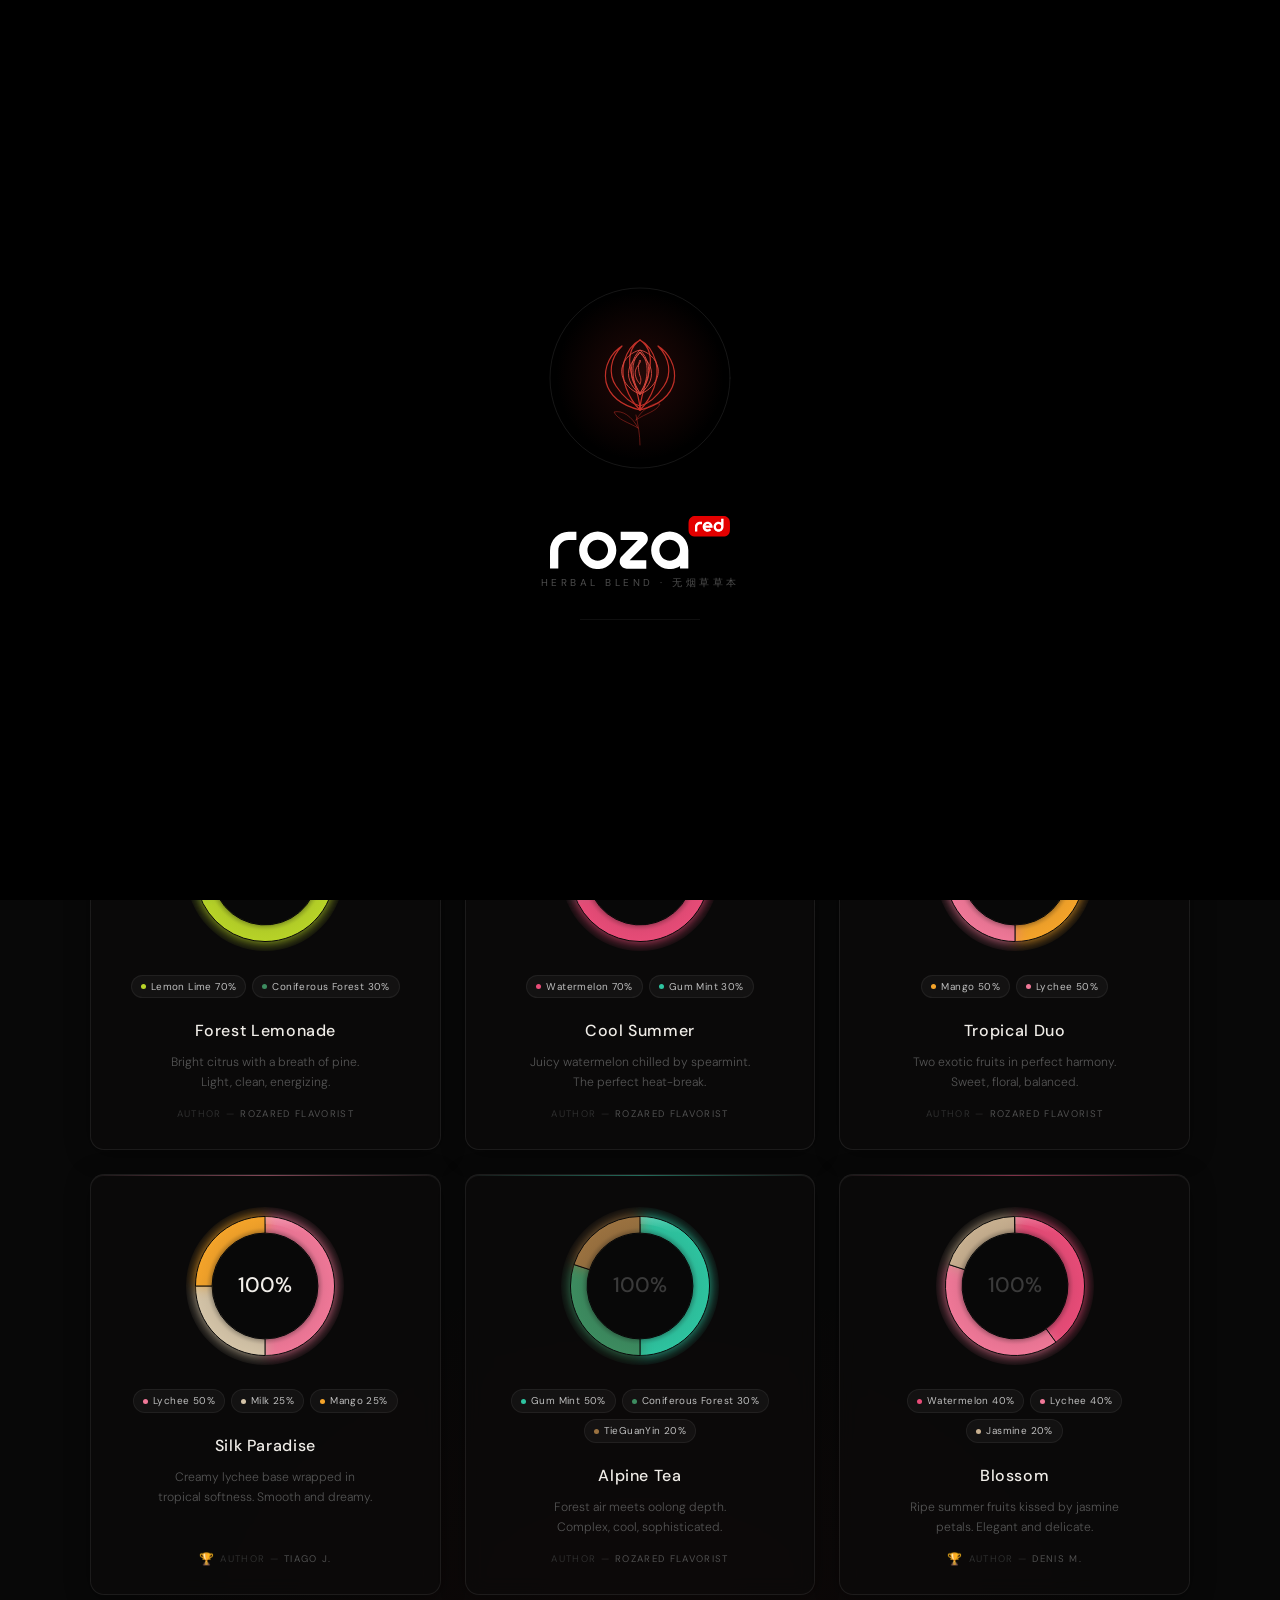
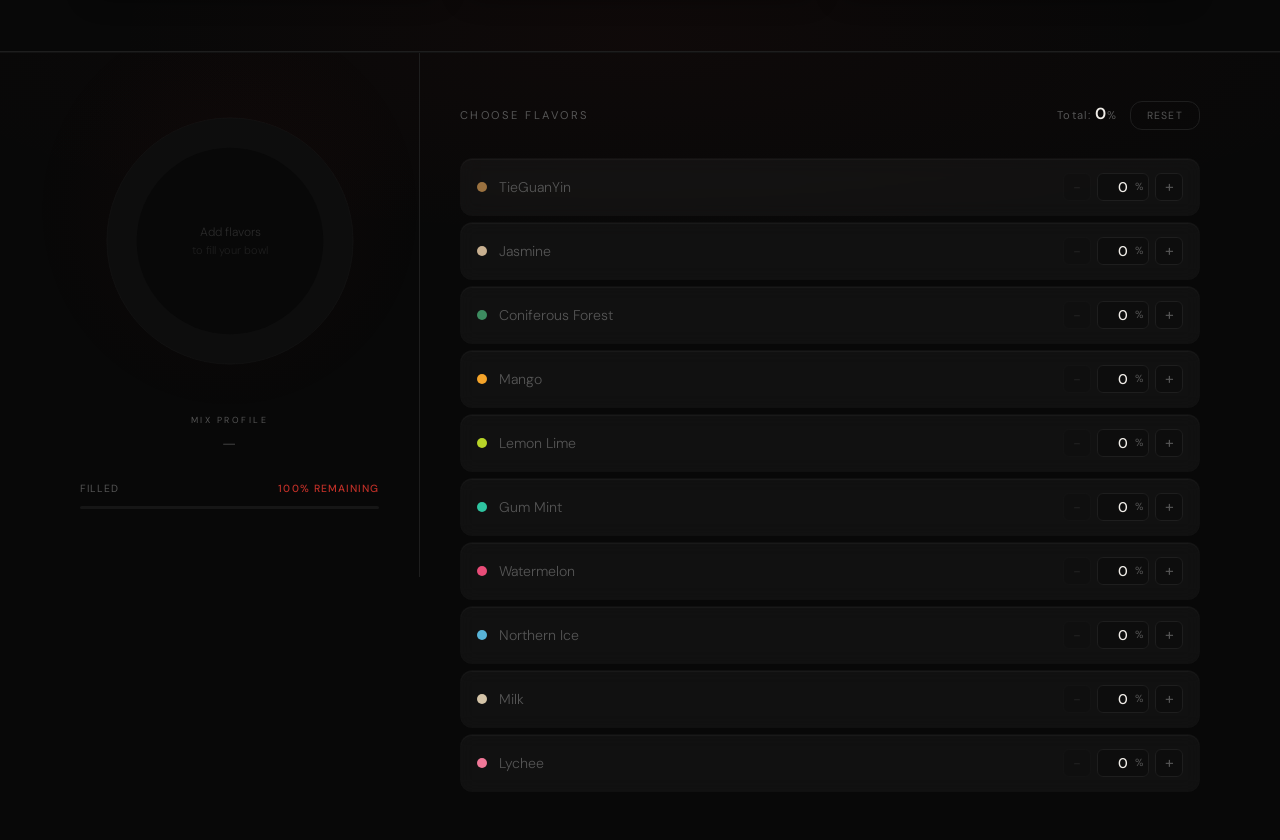
==== mix.html @ 8786e27a "Code cleanup, SEO, and liquid glass unification - Add missing 50g-Mango-display.png (was broken on l" ====
<!DOCTYPE html>
<html lang="en">
<head>
  <meta charset="UTF-8" />
  <meta name="viewport" content="width=device-width, initial-scale=1.0"/>
  <title>Create Your Mix — RozaRed Challenge | 创建你的配方</title>
  <meta name="description" content="Craft your own 100% original RozaRed blend from 10 signature flavors. The most creative mixes win merch and get featured. 从10种风味中调配你的原创配方。" />
  <meta property="og:type" content="website" />
  <meta property="og:title" content="Create Your Mix — RozaRed Challenge" />
  <meta property="og:description" content="Craft your own blend from 10 signature flavors and join the challenge." />
  <meta property="og:image" content="https://d-mashkov.github.io/rozared-site/images/hero-poster.jpg" />
  <meta property="og:url" content="https://d-mashkov.github.io/rozared-site/mix.html" />
  <link rel="icon" type="image/svg+xml" href="images/logo.svg" />
  <link rel="preconnect" href="https://fonts.googleapis.com">
  <link rel="preconnect" href="https://fonts.gstatic.com" crossorigin>
  <link href="https://fonts.googleapis.com/css2?family=DM+Sans:opsz,wght@9..40,300;9..40,400;9..40,500;9..40,600;9..40,900&display=swap" rel="stylesheet">
  <link rel="stylesheet" href="style.css" />
  <style>
    *, *::before, *::after { box-sizing: border-box; margin: 0; padding: 0; }

    :root {
      --bg:     #080808;
      --bg2:    #0d0d0d;
      --bg3:    #111111;
      --bg4:    #161616;
      --border: #1e1e1e;
      --text:   #c0c0c0;
      --muted:  #555;
      --accent: #c03028;
      --white:  #f0ede8;
      --font:   'DM Sans', sans-serif;
      --r:      12px;
      --glass-bg:      rgba(255,255,255,0.04);
      --glass-border:  rgba(255,255,255,0.08);
      --glass-inset:   rgba(255,255,255,0.05);
      --glass-blur:    blur(18px) saturate(180%);
      --glass-blur-sm: blur(10px) saturate(160%);
      --ease:   0.3s cubic-bezier(0.25,0.1,0.25,1);
    }

    html { font-size: 16px; }
    body {
      background: var(--bg);
      color: var(--text);
      font-family: var(--font);
      line-height: 1.6;
      -webkit-font-smoothing: antialiased;
      min-height: 100vh;
      overflow-x: hidden;
    }


    /* ── TICKER ── */
    .ticker {
      overflow:hidden; white-space:nowrap;
      background:rgba(255,255,255,.03);
      border-top:1px solid rgba(255,255,255,.06);
      border-bottom:1px solid rgba(255,255,255,.04);
      margin-top:0;
      padding:10px 0; user-select:none;
    }
    .ticker-track {
      display:inline-flex; gap:0;
      animation: tickerRoll 32s linear infinite;
    }
    .ticker-track:hover { animation-play-state:paused; }
    @keyframes tickerRoll {
      from { transform:translateX(0); }
      to   { transform:translateX(-50%); }
    }
    .ticker-item {
      display:inline-flex; align-items:center; gap:10px;
      padding:0 36px;
      font-size:.6rem; letter-spacing:.22em; text-transform:uppercase;
      color:#7a7a7a; font-weight:400; white-space:nowrap;
    }
    .ticker-item b { color:var(--accent); font-weight:500; }
    .ticker-item::after {
      content: '·';
      color: rgba(192,48,40,0.4);
      font-size: .8rem;
      margin-left: 10px;
    }

    /* ── TABS ── */
    .mix-tabs {
      display:flex; justify-content:center; gap:8px;
      padding:16px 24px;
      background:rgba(8,6,6,0.72);
      backdrop-filter:blur(28px) saturate(200%);
      -webkit-backdrop-filter:blur(28px) saturate(200%);
      border-bottom:1px solid rgba(255,255,255,0.05);
      position:sticky; top:68px; z-index:40;
    }
    .mix-tab {
      padding:9px 32px; border-radius:var(--r);
      font-size:.68rem; letter-spacing:.14em; text-transform:uppercase;
      font-family:var(--font); font-weight:400; cursor:pointer;
      border:1px solid #282828; color:var(--muted);
      background:transparent;
      transition:background .25s, color .25s, border-color .25s;
      text-decoration:none; display:inline-block;
    }
    .mix-tab.active {
      border-color:var(--accent); color:var(--accent);
    }
    .mix-tab:not(.active):hover { color:var(--white); border-color:#484848; }


    /* ── GRAIN ── */
    body::after {
      content:''; position:fixed; inset:0; z-index:9999; pointer-events:none;
      opacity:0.025;
      background-image:url("data:image/svg+xml,%3Csvg viewBox='0 0 256 256' xmlns='http://www.w3.org/2000/svg'%3E%3Cfilter id='n'%3E%3CfeTurbulence type='fractalNoise' baseFrequency='0.9' numOctaves='4' stitchTiles='stitch'/%3E%3C/filter%3E%3Crect width='100%25' height='100%25' filter='url(%23n)'/%3E%3C/svg%3E");
      background-size:180px;
    }

    /* ── mix-tabs position adjusted for main header height ── */

    /* ── HERO ── */
    .page-hero {
      text-align:center; padding:80px 24px 0;
      position:relative; overflow:hidden;
    }
    .page-hero::before {
      content:''; position:absolute; inset:0;
      background:
        radial-gradient(ellipse 60% 40% at 50% 0%, rgba(192,48,40,.13) 0%, transparent 55%);
      pointer-events:none;
    }
    .page-hero .label {
      font-size:.6rem; letter-spacing:.36em; text-transform:uppercase;
      color:var(--accent); margin-bottom:20px; display:block;
      opacity:.8;
    }
    .page-hero h1 {
      font-size: clamp(3rem, 7vw, 6rem);
      font-weight: 900;
      letter-spacing: .02em;
      text-transform: uppercase;
      line-height: 1.0;
      margin-bottom: 24px;

      /* Монохром бренда: белый → красный, в духе главной страницы */
      background: linear-gradient(
        118deg,
        #f2ede8 0%,
        #e8d8d4 40%,
        #e04438 75%,
        #c03028 100%
      );
      -webkit-background-clip: text;
      -webkit-text-fill-color: transparent;
      background-clip: text;

      filter: drop-shadow(0 0 48px rgba(192, 48, 40, .25));
    }
    .page-hero .sub {
      font-size:.9rem; color:#666; max-width:500px;
      margin:0 auto 32px; line-height:1.75; font-weight:300;
    }
    .prize-badge {
      display:inline-flex; align-items:center; gap:12px;
      background:rgba(192,48,40,.08); border:1px solid rgba(192,48,40,.28);
      padding:12px 28px; border-radius:50px; margin-bottom:36px;
      font-size:.72rem; letter-spacing:.1em; color:#c57a5a;
      box-shadow: 0 0 32px rgba(192,48,40,.12), 0 0 80px rgba(192,48,40,.06);
      animation: badgePulse 3.5s ease-in-out infinite;
    }
    .prize-badge .icon { font-size:1.1rem; }
    @keyframes badgePulse {
      0%,100% { box-shadow: 0 0 24px rgba(192,48,40,.10), 0 0 60px rgba(192,48,40,.04); }
      50%      { box-shadow: 0 0 40px rgba(192,48,40,.22), 0 0 100px rgba(192,48,40,.10); }
    }

    /* ── CURATOR PICKS ── */
    .curator-section {
      padding: 52px 40px 56px;
      border-bottom: 1px solid var(--border);
      position: relative;
    }
    .curator-section::before {
      content:''; position:absolute; inset:0;
      background: radial-gradient(ellipse 60% 50% at 50% 100%, rgba(192,48,40,.04) 0%, transparent 70%);
      pointer-events:none;
    }
    .curator-header {
      text-align:center; margin-bottom:36px;
    }
    .curator-header .label {
      font-size:.58rem; letter-spacing:.32em; text-transform:uppercase;
      color:var(--accent); display:block; margin-bottom:14px;
    }
    .curator-header h2 {
      font-size:clamp(1.2rem,2.5vw,1.8rem); font-weight:300;
      color:var(--white); letter-spacing:.06em; text-transform:uppercase;
      margin-bottom:10px;
    }
    .curator-header p {
      font-size:.82rem; color:var(--muted); font-weight:300; max-width:440px; margin:0 auto;
    }

    .picks-grid {
      display:grid; grid-template-columns:repeat(3,1fr); gap:24px;
      max-width:1100px; margin:0 auto;
    }

    .pick-card {
      background:rgba(12,10,10,0.7);
      backdrop-filter:var(--glass-blur-sm);
      -webkit-backdrop-filter:var(--glass-blur-sm);
      border:1px solid var(--glass-border);
      box-shadow:0 4px 24px rgba(0,0,0,0.35), inset 0 1px 0 var(--glass-inset);
      border-radius:14px; padding:32px 24px 28px;
      display:flex; flex-direction:column; align-items:center;
      gap:0; cursor:default; position:relative; overflow:hidden;
    }
    .pick-card::before {
      content:''; position:absolute; top:0; left:0; right:0; height:1px;
      background:linear-gradient(90deg, transparent, var(--pick-color, #555), transparent);
      opacity:.5;
    }

    /* Small donut */
    .pick-canvas-wrap { position:relative; margin-bottom:24px; }
    .pick-canvas { border-radius:50%; display:block; }

    /* Percent tags below canvas */
    .pick-percents {
      display:flex; flex-wrap:wrap; justify-content:center;
      gap:6px; margin-bottom:20px;
    }
    .pick-pct-tag {
      display:inline-flex; align-items:center; gap:5px;
      font-size:.62rem; letter-spacing:.04em; color:var(--text);
      background:rgba(255,255,255,.04); border:1px solid rgba(255,255,255,.06);
      padding:3px 9px; border-radius:20px;
    }
    .pick-pct-dot { width:5px; height:5px; border-radius:50%; flex-shrink:0; }

    .pick-name {
      font-size:1rem; font-weight:500; color:var(--white);
      letter-spacing:.04em; margin-bottom:8px; text-align:center;
    }
    .pick-desc {
      font-size:.76rem; color:var(--muted); font-weight:300;
      line-height:1.65; text-align:center; max-width:220px;
      margin-bottom:0;
    }
    .pick-author {
      font-size:.6rem; letter-spacing:.14em; text-transform:uppercase;
      color:#2e2e2e; font-weight:400; text-align:center;
      display:flex; align-items:center; justify-content:center; gap:5px;
      margin-top:auto; padding-top:14px;
    }
    .pick-author span { color:#505050; }
    .pick-trophy { font-size:.75rem; line-height:1; }

    /* Animate in */
    .pick-card {
      opacity:0; transform:translateY(20px);
      transition:opacity .7s ease, transform .7s ease,
                 border-color .35s, box-shadow .35s;
    }
    .pick-card.in-view { opacity:1; transform:translateY(0); }
    .pick-card.in-view:hover {
      border-color:rgba(255,255,255,.1);
      transform:translateY(-5px);
      box-shadow:0 20px 56px rgba(0,0,0,.5), 0 0 40px rgba(var(--pick-color-rgb, 192,48,40),.08);
    }

    /* ── MAIN LAYOUT ── */
    #creator {
      border-top: 1px solid rgba(255,255,255,0.04);
      background: radial-gradient(ellipse 100% 40% at 50% 0%, rgba(192,48,40,0.03) 0%, transparent 60%);
    }
    .mix-layout {
      display:grid; grid-template-columns:380px 1fr;
      gap:0; max-width:1200px; margin:0 auto;
      align-items:start;
    }

    /* ── LEFT: BOWL ── */
    .bowl-panel {
      position:sticky; top:68px;
      padding:48px 40px 40px;
      border-right:1px solid var(--border);
      background: radial-gradient(ellipse 80% 60% at 50% 30%, rgba(192,48,40,0.04) 0%, transparent 65%);
    }
    .canvas-wrap {
      position:relative; width:280px; height:280px;
      margin:0 auto 32px;
    }
    #mixCanvas {
      width:280px; height:280px;
      border-radius:50%;
    }
    /* pulse когда 100% */
    .canvas-wrap.complete #mixCanvas {
      animation: pulse 2s ease-in-out infinite;
    }
    @keyframes pulse {
      0%,100% { filter: drop-shadow(0 0 0px rgba(192,48,40,0)); }
      50%      { filter: drop-shadow(0 0 28px rgba(192,48,40,0.4)); }
    }

    /* Rating */
    .mix-rating {
      text-align:center; margin-bottom:24px;
      min-height:40px; display:flex; flex-direction:column;
      align-items:center; gap:4px;
    }
    .rating-label {
      font-size:.55rem; letter-spacing:.28em; text-transform:uppercase;
      color:var(--muted); display:block;
    }
    .rating-value {
      font-size:1rem; font-weight:500; color:var(--white);
      transition:color .4s ease;
      letter-spacing:.04em;
    }

    /* Progress bar */
    .progress-wrap { margin-bottom:28px; }
    .progress-meta {
      display:flex; justify-content:space-between; align-items:center;
      margin-bottom:8px;
    }
    .progress-meta span { font-size:.65rem; letter-spacing:.1em; text-transform:uppercase; color:var(--muted); }
    .progress-meta .remain { color:var(--accent); font-weight:500; }
    .progress-bar {
      height:3px; background:var(--bg4); border-radius:2px;
      overflow:hidden; position:relative;
    }
    .progress-fill {
      height:100%; border-radius:2px;
      background: linear-gradient(90deg, var(--accent), #e05040);
      transition:width .4s cubic-bezier(0.25,0.1,0.25,1);
      width:0%;
    }

    /* Legend */
    .mix-legend {
      display:flex; flex-direction:column; gap:6px;
      max-height:200px; overflow-y:auto;
    }
    .mix-legend::-webkit-scrollbar { width:2px; }
    .mix-legend::-webkit-scrollbar-thumb { background:#2a2a2a; }
    .legend-item {
      display:flex; align-items:center; gap:10px;
      font-size:.75rem; color:var(--text);
      opacity:0; transform:translateX(-8px);
      transition:opacity .4s ease, transform .4s ease;
    }
    .legend-item.visible { opacity:1; transform:translateX(0); }
    .legend-dot {
      width:8px; height:8px; border-radius:50%; flex-shrink:0;
    }
    .legend-name { flex:1; font-weight:300; }
    .legend-pct  { font-weight:500; color:var(--white); }

    /* ── RIGHT: FLAVORS ── */
    .flavors-panel { padding:48px 40px 48px; }

    .flavors-header {
      margin-bottom:28px;
      display:flex; align-items:baseline; justify-content:space-between;
    }
    .flavors-header h2 {
      font-size:.7rem; letter-spacing:.22em; text-transform:uppercase;
      color:var(--muted); font-weight:400;
    }
    .total-badge {
      font-size:.7rem; letter-spacing:.1em;
      color:var(--muted); font-weight:400;
    }
    .total-badge .total-num {
      font-size:1rem; font-weight:600; color:var(--white);
      font-variant-numeric:tabular-nums;
      transition:color .3s;
    }
    .total-badge.over .total-num { color:#e05050; }
    .total-badge.done .total-num { color:#4caf7d; }

    /* Flavor rows */
    .flavor-list { display:flex; flex-direction:column; gap:6px; }

    .flavor-row {
      display:flex; align-items:center; gap:12px;
      padding:14px 16px;
      background:var(--glass-bg); border:1px solid transparent;
      backdrop-filter:blur(8px);
      -webkit-backdrop-filter:blur(8px);
      border-radius:var(--r);
      box-shadow:inset 0 1px 0 rgba(255,255,255,0.03);
      transition:background .25s, border-color .25s, transform .2s;
      cursor:default;
    }
    .flavor-row.active {
      background:rgba(255,255,255,0.07);
      border-color:var(--glass-border);
      box-shadow:inset 0 1px 0 var(--glass-inset), 0 2px 12px rgba(0,0,0,0.25);
    }
    .flavor-row.active .frow-name { color:var(--white); }

    .frow-dot {
      width:10px; height:10px; border-radius:50%; flex-shrink:0;
      transition:transform .3s cubic-bezier(0.34,1.56,0.64,1);
    }
    .flavor-row.active .frow-dot { transform:scale(1.35); }

    .frow-name {
      flex:1; font-size:.88rem; font-weight:300;
      color:var(--muted); transition:color .25s;
      white-space:nowrap; overflow:hidden; text-overflow:ellipsis;
    }

    .frow-controls {
      display:flex; align-items:center; gap:6px;
    }
    .frow-btn {
      width:28px; height:28px; border-radius:6px;
      background:var(--bg2); border:1px solid var(--border);
      color:var(--muted); font-size:1rem; line-height:1;
      cursor:pointer; display:flex; align-items:center; justify-content:center;
      transition:background .2s, color .2s, border-color .2s;
      font-family:var(--font); user-select:none;
    }
    .frow-btn:hover { background:var(--bg4); color:var(--white); border-color:#444; }
    .frow-btn:active { transform:scale(.93); }
    .frow-btn:disabled { opacity:.25; cursor:not-allowed; }
    .frow-btn.minus { font-size:.9rem; }

    .frow-input-wrap { position:relative; }
    .frow-input {
      width:52px; text-align:center;
      background:var(--bg2); border:1px solid var(--border);
      border-radius:6px; color:var(--white);
      font-size:.88rem; font-family:var(--font); font-weight:500;
      padding:4px 4px 4px 4px;
      outline:none; -moz-appearance:textfield;
    }
    .frow-input::-webkit-inner-spin-button,
    .frow-input::-webkit-outer-spin-button { -webkit-appearance:none; }
    .frow-input:focus { border-color:rgba(192,48,40,.5); }
    .frow-pct {
      position:absolute; right:6px; top:50%;
      transform:translateY(-50%);
      font-size:.65rem; color:var(--muted); pointer-events:none;
    }

    /* Float animation on change */
    .float-tip {
      position:fixed; font-size:.72rem; font-weight:600;
      pointer-events:none; z-index:1000;
      animation:floatUp .7s ease forwards;
      color:var(--white);
    }
    @keyframes floatUp {
      0%   { opacity:1; transform:translateY(0); }
      100% { opacity:0; transform:translateY(-28px); }
    }

    /* ── SUBMIT SECTION ── */
    .submit-section {
      max-width:1200px; margin:0 auto;
      padding:0 40px 80px;
      border-top:1px solid var(--border);
      display: none;
    }
    .submit-section.ready {
      display: block;
    }
    .submit-inner {
      max-width:640px; margin:0 auto;
      padding-top:60px;
      opacity:0; transform:translateY(24px);
      transition:opacity .8s ease, transform .8s ease;
      pointer-events:none;
    }
    .submit-inner.visible { opacity:1; transform:translateY(0); pointer-events:all; }

    .submit-hero {
      text-align:center; margin-bottom:48px;
    }
    .submit-hero .crown { font-size:2.4rem; display:block; margin-bottom:16px; }
    .submit-hero h2 {
      font-size:1.5rem; font-weight:300; color:var(--white);
      letter-spacing:.06em; text-transform:uppercase; margin-bottom:10px;
    }
    .submit-hero p {
      font-size:.85rem; color:var(--muted); line-height:1.75; font-weight:300;
    }

    .mix-summary {
      background:var(--glass-bg); border:1px solid var(--glass-border);
      backdrop-filter:var(--glass-blur-sm);
      -webkit-backdrop-filter:var(--glass-blur-sm);
      box-shadow:inset 0 1px 0 var(--glass-inset);
      border-radius:var(--r); padding:20px 24px;
      margin-bottom:32px; display:flex; flex-wrap:wrap; gap:10px;
    }
    .mix-chip {
      display:inline-flex; align-items:center; gap:7px;
      padding:5px 12px; border-radius:20px;
      font-size:.72rem; font-weight:400; color:var(--white);
      background:rgba(255,255,255,.04); border:1px solid rgba(255,255,255,.06);
    }
    .mix-chip-dot { width:6px; height:6px; border-radius:50%; }

    .submit-form { display:flex; flex-direction:column; gap:14px; }
    .sf-group { position:relative; }
    .sf-group input, .sf-group textarea {
      width:100%; background:var(--glass-bg); border:1px solid var(--glass-border);
      backdrop-filter:blur(8px);
      -webkit-backdrop-filter:blur(8px);
      box-shadow:inset 0 1px 0 rgba(255,255,255,0.04);
      border-radius:var(--r); color:var(--white); font-family:var(--font);
      font-size:.88rem; font-weight:300;
      padding:20px 16px 8px; outline:none;
      transition:border-color var(--ease);
      resize:none;
    }
    .sf-group input:focus, .sf-group textarea:focus {
      border-color:rgba(192,48,40,.5);
    }
    .sf-group label {
      position:absolute; top:14px; left:16px;
      font-size:.8rem; color:#383838; pointer-events:none;
      transition:all var(--ease); font-weight:300;
    }
    .sf-group input:focus ~ label,
    .sf-group input:not(:placeholder-shown) ~ label,
    .sf-group textarea:focus ~ label,
    .sf-group textarea:not(:placeholder-shown) ~ label {
      top:5px; font-size:.58rem; color:var(--accent);
      letter-spacing:.12em; text-transform:uppercase;
    }

    .submit-btn {
      margin-top:8px; padding:16px 40px;
      background:transparent; color:var(--accent);
      border:1px solid var(--accent); border-radius:var(--r);
      font-family:var(--font); font-size:.75rem;
      letter-spacing:.16em; text-transform:uppercase;
      cursor:pointer; font-weight:400;
      transition:background var(--ease), color var(--ease), box-shadow var(--ease);
    }
    .submit-btn:hover {
      background:var(--accent); color:var(--white);
      box-shadow:0 0 24px rgba(192,48,40,.25);
    }
    .submit-fine {
      font-size:.65rem; color:var(--muted); text-align:center;
      margin-top:12px; line-height:1.7; font-weight:300;
    }
    .form-success {
      font-size:.85rem; color:#4caf7d; text-align:center;
      padding:16px; background:rgba(76,175,113,.06);
      border:1px solid rgba(76,175,113,.15); border-radius:var(--r);
      display:none;
    }
    .form-success.show { display:block; }

    /* ── RESET BTN ── */
    .reset-btn {
      background:none; border:1px solid var(--border);
      border-radius:var(--r); color:var(--muted);
      font-family:var(--font); font-size:.65rem;
      letter-spacing:.12em; text-transform:uppercase;
      padding:7px 16px; cursor:pointer;
      transition:color var(--ease), border-color var(--ease);
    }
    .reset-btn:hover { color:var(--white); border-color:#444; }

    /* ── MOBILE ── */
    @media (max-width: 900px) {
      .picks-grid { grid-template-columns:repeat(2,1fr); }
      .curator-section { padding:52px 24px 48px; }
    }
    @media (max-width: 560px) {
      .picks-grid { grid-template-columns:1fr; gap:16px; }
    }

    @media (max-width: 860px) {
      .mix-layout { grid-template-columns:1fr; }
      .bowl-panel {
        position:static; border-right:none;
        border-bottom:1px solid var(--border);
        padding:40px 24px 32px;
        display:flex; flex-direction:column; align-items:center;
      }
      .canvas-wrap { width:240px; height:240px; }
      #mixCanvas { width:240px; height:240px; }
      .mix-legend { flex-direction:row; flex-wrap:wrap; gap:8px; max-height:none; }
      .legend-item { width:auto; }
      .progress-wrap, .mix-rating { width:100%; max-width:320px; }
      .flavors-panel { padding:32px 20px 40px; }
      .submit-section { padding:0 20px 60px; }
      /* Hero — reduced top padding, no bottom padding */
      .page-hero { padding:48px 20px 0; }
      .page-hero h1 { font-size: clamp(2rem, 10vw, 3.4rem); }
    }

    @media (max-width: 560px) {
      /* Mix tabs — compact on small screens */
      .mix-tabs { padding:12px 16px; gap:6px; }
      .mix-tab  { padding:8px 20px; font-size:.65rem; }
      /* Prize badge wrap */
      .prize-badge { padding:10px 18px; font-size:.65rem; }
      /* Curator section */
      .curator-section { padding:40px 16px 44px; }
    }

    @media (max-width: 480px) {
      .canvas-wrap { width:200px; height:200px; }
      #mixCanvas { width:200px; height:200px; }
      .flavor-row { padding:12px 12px; gap:8px; }
      .frow-input { width:44px; }
      /* Hero ultra-small */
      .page-hero { padding:32px 16px 0; }
      .page-hero h1 { font-size: clamp(1.8rem, 11vw, 2.8rem); margin-bottom:14px; }
      .page-hero .sub { font-size:.82rem; margin-bottom:22px; }
    }
  </style>
</head>
<body>

  <!-- ── PRELOADER ── -->
  <div id="preloader">
    <div class="preloader-rose">
      <div class="rose-glow"></div>
      <svg viewBox="0 0 200 200" xmlns="http://www.w3.org/2000/svg">
        <path class="rose-path leaf"        style="--len:90;  --dur:0.9s; --delay:0.0s" d="M100 165 C100 155, 98 145, 96 135" />
        <path class="rose-path leaf"        style="--len:70;  --dur:0.7s; --delay:0.5s" d="M98 148 C88 142, 78 140, 74 132 C82 130, 92 136, 98 148Z" />
        <path class="rose-path leaf"        style="--len:70;  --dur:0.7s; --delay:0.8s" d="M96 140 C106 133, 116 132, 120 124 C112 122, 102 130, 96 140Z" />
        <path class="rose-path"             style="--len:210; --dur:1.1s; --delay:0.3s" d="M100 130 C 84 126, 70 118, 66 102 C 63 86, 72 72, 82 66 C 70 78, 68 94, 76 106 C 84 118, 92 124, 100 126Z" />
        <path class="rose-path"             style="--len:210; --dur:1.1s; --delay:0.55s" d="M100 130 C116 126, 130 118, 134 102 C137 86, 128 72, 118 66 C130 78, 132 94, 124 106 C116 118, 108 124, 100 126Z" />
        <path class="rose-path"             style="--len:190; --dur:1.0s; --delay:0.7s" d="M100 130 C 88 118, 80 98, 84 82 C 88 68, 96 62, 100 60 C 88 68, 88 82, 92 96 C 96 108, 100 122, 100 130Z" />
        <path class="rose-path"             style="--len:190; --dur:1.0s; --delay:0.9s" d="M100 130 C112 118, 120 98, 116 82 C112 68, 104 62, 100 60 C112 68, 112 82, 108 96 C104 108, 100 122, 100 130Z" />
        <path class="rose-path petal-inner" style="--len:160; --dur:0.9s; --delay:1.1s" d="M100 114 C 88 110, 80 98, 82 88 C 84 78, 92 72, 100 70 C 92 78, 90 88, 92 98 C 94 106, 100 112, 100 114Z" />
        <path class="rose-path petal-inner" style="--len:160; --dur:0.9s; --delay:1.25s" d="M100 114 C112 110, 120 98, 118 88 C116 78, 108 72, 100 70 C108 78, 110 88, 108 98 C106 106, 100 112, 100 114Z" />
        <path class="rose-path petal-inner" style="--len:130; --dur:0.8s; --delay:1.4s" d="M100 114 C 90 106, 86 96, 90 86 C 94 78, 100 74, 100 72 C 92 80, 92 90, 94 100 C 96 108, 100 112, 100 114Z" />
        <path class="rose-path petal-inner" style="--len:130; --dur:0.8s; --delay:1.55s" d="M100 114 C110 106, 114 96, 110 86 C106 78, 100 74, 100 72 C108 80, 108 90, 106 100 C104 108, 100 112, 100 114Z" />
        <path class="rose-path petal-inner" style="--len:100; --dur:0.7s; --delay:1.7s" d="M100 104 C 96 100, 94 94, 96 89 C 98 84, 102 82, 100 80 C 98 84, 98 90, 100 96 C102 100, 100 104, 100 104Z" />
        <circle class="rose-path accent"   style="--len:565; --dur:1.4s; --delay:0.1s" cx="100" cy="98" r="90" stroke-dasharray="3 8" />
      </svg>
    </div>
    <div class="preloader-brand">
      <img src="images/logo.svg" alt="RozaRed" class="preloader-logo" />
      <div class="preloader-tagline">Herbal Blend · 无烟草草本</div>
    </div>
    <div class="preloader-progress"></div>
  </div>
  <script>
    setTimeout(function(){
      document.getElementById('preloader').classList.add('hidden');
    }, 3400);
  </script>

<!-- HEADER -->
<header id="header">
  <div class="container header-inner">
    <a href="index.html" class="logo-link">
      <img src="images/logo.svg" alt="RozaRed" class="logo-img" />
    </a>
    <nav class="nav">
      <a href="index.html#home"    data-en="Home"    data-zh="首页">Home</a>
      <a href="index.html#about"   data-en="About"   data-zh="关于我们">About</a>
      <a href="index.html#catalog" data-en="Catalog" data-zh="产品目录">Catalog</a>
      <a href="index.html#contact" data-en="Contact" data-zh="联系我们">Contact</a>
      <a href="index.html#media"   data-en="Media"   data-zh="媒体">Media</a>
    </nav>
    <div class="header-actions">
      <a href="mix.html" class="btn-mixology-header active-page" data-en="Mixology" data-zh="调香">Mixology</a>
      <a href="weixin://dl/chat?username=d_mashkov" class="btn-contact-header" data-en="Contact Us" data-zh="联系我们">Contact Us</a>
    </div>
    <div class="lang-switch">
      <button class="lang-btn active" data-lang="en">EN</button>
      <span class="lang-divider">|</span>
      <button class="lang-btn" data-lang="zh">中文</button>
    </div>
    <button class="burger" id="burger" aria-label="menu">
      <span class="burger-line"></span>
      <span class="burger-line"></span>
      <span class="burger-line"></span>
    </button>
  </div>
</header>

<!-- MOBILE NAV -->
<div class="mobile-nav" id="mobileNav">
  <a href="index.html#home"    data-en="Home"    data-zh="首页">Home</a>
  <a href="index.html#about"   data-en="About"   data-zh="关于我们">About</a>
  <a href="index.html#catalog" data-en="Catalog" data-zh="产品目录">Catalog</a>
  <a href="index.html#contact" data-en="Contact" data-zh="联系我们">Contact</a>
  <a href="index.html#media"   data-en="Media"   data-zh="媒体">Media</a>
  <a href="mix.html" data-en="Mixology" data-zh="调香" style="color:var(--accent)">Mixology</a>
  <a href="weixin://dl/chat?username=d_mashkov" class="btn-contact-header mobile-contact-btn" data-en="Contact Us" data-zh="联系我们">Contact Us</a>
</div>

<!-- HERO -->
<section class="page-hero">
  <span class="label" data-en="RozaRed Challenge" data-zh="RozaRed 挑战赛">RozaRed Challenge</span>
  <h1 data-en="Create Your Mix" data-zh="创建你的配方">Create Your Mix</h1>
  <p class="sub"
     data-en="Choose from 10 signature flavors, set your percentages, and craft a 100% original blend. The most creative mixes win a RozaRed T-Shirt and get featured on our channel."
     data-zh="从10种标志性风味中选择，设定比例，调配属于你的100%原创配方。最具创意的配方将赢得 RozaRed T恤并登上我们的频道。">
    Choose from 10 signature flavors, set your percentages, and craft a 100% original blend.
    The most creative mixes win a <strong style="color:var(--white)">RozaRed T-Shirt</strong> and get featured on our channel.
  </p>
  <div class="prize-badge">
    <span class="icon">👕</span>
    <span data-en="Best mixes win merch &amp; get published" data-zh="最佳配方赢得周边并公开发布">Best mixes win merch &amp; get published</span>
  </div>
</section>

<!-- TICKER (between hero and tabs) -->
<div class="ticker" aria-hidden="true">
  <div class="ticker-track" id="tickerTrack"></div>
</div>

<!-- TABS -->
<nav class="mix-tabs">
  <a href="#curator" class="mix-tab active" id="tabPicks"
     data-en="Our Mixes" data-zh="我们的配方">Our Mixes</a>
  <a href="#creator" class="mix-tab" id="tabCreate"
     data-en="Create Mix" data-zh="创建配方">Create Mix</a>
</nav>

<!-- CURATOR PICKS -->
<section class="curator-section" id="curator">
  <div class="curator-header">
    <span class="label" data-en="From Our Lab" data-zh="来自我们实验室">From Our Lab</span>
    <h2 data-en="Curator's Picks" data-zh="精选配方">Curator's Picks</h2>
    <p data-en="Mixes crafted by our master blender. Use them as inspiration or try to beat them."
       data-zh="由我们的首席调味师精心调配。以此为灵感，或尝试超越它们。">
      Mixes crafted by our master blender. Use them as inspiration or try to beat them.
    </p>
  </div>
  <div class="picks-grid" id="picksGrid"></div>
</section>

<!-- MAIN -->
<main id="creator">
  <div class="mix-layout">

    <!-- LEFT: BOWL VISUALIZATION -->
    <aside class="bowl-panel">
      <div class="canvas-wrap" id="canvasWrap">
        <canvas id="mixCanvas"></canvas>
      </div>

      <div class="mix-rating">
        <span class="rating-label" data-en="Mix Profile" data-zh="配方档案">Mix Profile</span>
        <span class="rating-value" id="ratingValue">—</span>
      </div>

      <div class="progress-wrap">
        <div class="progress-meta">
          <span data-en="Filled" data-zh="已填充">Filled</span>
          <span class="remain" id="remainLabel">100% remaining</span>
        </div>
        <div class="progress-bar">
          <div class="progress-fill" id="progressFill"></div>
        </div>
      </div>

      <div class="mix-legend" id="mixLegend"></div>
    </aside>

    <!-- RIGHT: FLAVOR CONTROLS -->
    <section class="flavors-panel">
      <div class="flavors-header">
        <h2 data-en="Choose flavors" data-zh="选择口味">Choose flavors</h2>
        <div class="total-badge" id="totalBadge">
          <span data-en="Total:" data-zh="总计:">Total:</span>
          <span class="total-num" id="totalNum">0</span>%
          &nbsp;
          <button class="reset-btn" id="resetBtn" data-en="Reset" data-zh="重置">Reset</button>
        </div>
      </div>

      <div class="flavor-list" id="flavorList"></div>
    </section>

  </div><!-- /mix-layout -->
</main>

<!-- SUBMIT -->
<section class="submit-section">
  <div class="submit-inner" id="submitInner">
    <div class="submit-hero">
      <span class="crown">🏆</span>
      <h2 data-en="Your Mix is Ready!" data-zh="你的配方已完成！">Your Mix is Ready!</h2>
      <p data-en="Give your mix a name, leave your contact details, and send it to us. We'll review the best submissions."
         data-zh="为你的配方命名，留下联系方式，发送给我们。我们将评选最佳作品。">
        Give your mix a name, leave your contact details, and send it to us. We'll review the best submissions.
      </p>
    </div>

    <div class="mix-summary" id="mixSummary"></div>

    <form class="submit-form" id="mixForm"
          action="https://formsubmit.co/ajax/dmashkovjob@gmail.com" method="POST">

      <input type="hidden" name="_subject" value="New RozaRed Mix Submission" />
      <input type="hidden" name="_template" value="table" />
      <input type="hidden" name="_captcha" value="false" />
      <input type="hidden" name="mix_recipe" id="hiddenRecipe" />

      <div class="sf-group">
        <input type="text" name="mix_name" id="mixName" required placeholder=" " />
        <label data-en="Mix Name (make it creative!)" data-zh="配方名称（发挥创意！）">Mix Name (make it creative!)</label>
      </div>
      <div class="sf-group">
        <input type="text" name="author_name" required placeholder=" " />
        <label data-en="Your Name" data-zh="你的名字">Your Name</label>
      </div>
      <div class="sf-group">
        <input type="email" name="email" required placeholder=" " />
        <label data-en="Email or WeChat ID" data-zh="邮箱或微信号">Email or WeChat ID</label>
      </div>
      <div class="sf-group">
        <textarea name="notes" rows="3" placeholder=" "></textarea>
        <label data-en="Tell us about your mix (optional)" data-zh="介绍你的配方（可选）">Tell us about your mix (optional)</label>
      </div>

      <button type="submit" class="submit-btn" id="submitBtn"
              data-en="Send My Mix →" data-zh="发送我的配方 →">Send My Mix →</button>
      <p class="submit-fine"
         data-en="By submitting you agree to have your mix featured on our channel. We'll contact the winners within 7 days."
         data-zh="提交即表示你同意将配方发布在我们的频道。我们将在7天内联系获奖者。">
        By submitting you agree to have your mix featured on our channel.<br>
        We'll contact the winners within 7 days.
      </p>
      <div class="form-success" id="formSuccess"
           data-en="🎉 Mix received! We'll review it and contact you soon. Good luck!"
           data-zh="🎉 配方已收到！我们将尽快审核并联系你。祝你好运！">
        🎉 Mix received! We'll review it and contact you soon. Good luck!
      </div>
    </form>
  </div>
</section>

<script>
/* ═══════════════════════════════════════════
   DATA
═══════════════════════════════════════════ */
const FLAVORS = [
  { id:'tieguanyin',   name:'TieGuanYin',       zh:'铁观音',     color:'#9B7240' },
  { id:'jasmine',      name:'Jasmine',           zh:'茉莉花',     color:'#C8B090' },
  { id:'coniferous',   name:'Coniferous Forest', zh:'松林',       color:'#3D8C60' },
  { id:'mango',        name:'Mango',             zh:'芒果',       color:'#F5A42A' },
  { id:'lemon-lime',   name:'Lemon Lime',        zh:'柠檬青柠',   color:'#B8D428' },
  { id:'gum-mint',     name:'Gum Mint',          zh:'薄荷口香糖', color:'#2EC4A0' },
  { id:'watermelon',   name:'Watermelon',        zh:'西瓜',       color:'#E84C78' },
  { id:'northern-ice', name:'Northern Ice',      zh:'北冰',       color:'#58B4D8' },
  { id:'milk',         name:'Milk',              zh:'纯牛奶',     color:'#D4C4A8' },
  { id:'lychee',       name:'Lychee',            zh:'荔枝',       color:'#F07898' },
];

const RATINGS = [
  { min:0,  max:0,  label:'Empty Bowl',     labelZh:'空碗',       color:'#333' },
  { min:1,  max:1,  label:'Pure',           labelZh:'纯粹',       color:'#C8B090' },
  { min:2,  max:3,  label:'Focused Blend',  labelZh:'专注调配',   color:'#9B7240' },
  { min:4,  max:5,  label:'Balanced Blend', labelZh:'均衡调配',   color:'#3D8C60' },
  { min:6,  max:8,  label:'Adventurous',    labelZh:'大胆创新',   color:'#F5A42A' },
  { min:9,  max:10, label:'Masterblend',    labelZh:'大师调配',   color:'#c03028' },
];

/* ═══════════════════════════════════════════
   LANG
═══════════════════════════════════════════ */
let currentLang = 'en';

/* ═══════════════════════════════════════════
   STATE
═══════════════════════════════════════════ */
const values = {}; // { flavorId: number }
const drawn  = {}; // animation interpolation
FLAVORS.forEach(f => { values[f.id] = 0; drawn[f.id] = 0; });

let animating = false;
const STEP = 5;

/* ═══════════════════════════════════════════
   CANVAS SETUP
═══════════════════════════════════════════ */
const canvas = document.getElementById('mixCanvas');
const ctx    = canvas.getContext('2d');
const dpr    = Math.min(window.devicePixelRatio || 1, 2);

function setupCanvas() {
  const el = document.getElementById('canvasWrap');
  const size = el.clientWidth || 280;
  canvas.width  = size * dpr;
  canvas.height = size * dpr;
  canvas.style.width  = size + 'px';
  canvas.style.height = size + 'px';
  ctx.scale(dpr, dpr);
}
setupCanvas();
window.addEventListener('resize', () => { ctx.setTransform(1,0,0,1,0,0); setupCanvas(); drawDonut(); });

/* ═══════════════════════════════════════════
   CANVAS DRAWING
═══════════════════════════════════════════ */
function drawDonut() {
  const S  = canvas.width / dpr;
  const CX = S / 2, CY = S / 2;
  const OR = S * 0.44;
  const IR = S * 0.335; // тоньше кольцо

  ctx.clearRect(0, 0, S, S);

  // ── Тёмная дорожка
  ctx.beginPath();
  ctx.arc(CX, CY, OR, 0, Math.PI * 2);
  ctx.fillStyle = '#0d0d0d';
  ctx.fill();
  // Граница трека
  ctx.beginPath();
  ctx.arc(CX, CY, OR, 0, Math.PI * 2);
  ctx.strokeStyle = 'rgba(255,255,255,0.04)';
  ctx.lineWidth = 0.8;
  ctx.stroke();

  // ── Сегменты вкусов с glow
  let angle = -Math.PI / 2;
  FLAVORS.forEach(f => {
    const pct = drawn[f.id] || 0;
    if (pct < 0.05) return;
    const sweep = (pct / 100) * Math.PI * 2;

    // Glow
    ctx.save();
    ctx.shadowColor = f.color;
    ctx.shadowBlur  = 18;

    ctx.beginPath();
    ctx.arc(CX, CY, OR, angle, angle + sweep);
    ctx.arc(CX, CY, IR, angle + sweep, angle, true);
    ctx.closePath();

    // Радиальный градиент для глянца
    const rg = ctx.createRadialGradient(CX, CY, IR, CX, CY, OR);
    rg.addColorStop(0,    f.color + '88');
    rg.addColorStop(0.35, f.color + 'dd');
    rg.addColorStop(1,    f.color);
    ctx.fillStyle = rg;
    ctx.fill();
    ctx.restore();

    // Зазор между сегментами
    ctx.beginPath();
    ctx.arc(CX, CY, OR, angle, angle + sweep);
    ctx.arc(CX, CY, IR, angle + sweep, angle, true);
    ctx.closePath();
    ctx.strokeStyle = '#080808';
    ctx.lineWidth = 1.2;
    ctx.stroke();

    angle += sweep;
  });

  // ── Глянцевый блик (верхняя часть)
  const total = getTotal();
  if (total > 2) {
    ctx.save();
    const hSweep = Math.PI * 0.7;
    const hAngle = -Math.PI / 2;
    ctx.beginPath();
    ctx.arc(CX, CY, OR - 0.5, hAngle, hAngle + hSweep);
    ctx.arc(CX, CY, OR - (OR - IR) * 0.42, hAngle + hSweep, hAngle, true);
    ctx.closePath();
    const hg = ctx.createLinearGradient(CX, CY - OR, CX, CY - IR);
    hg.addColorStop(0,   'rgba(255,255,255,0.18)');
    hg.addColorStop(0.55,'rgba(255,255,255,0.05)');
    hg.addColorStop(1,   'rgba(255,255,255,0)');
    ctx.fillStyle = hg;
    ctx.fill();
    ctx.restore();
  }

  // ── Отверстие
  ctx.beginPath();
  ctx.arc(CX, CY, IR - 0.5, 0, Math.PI * 2);
  ctx.fillStyle = '#080808';
  ctx.fill();

  // ── Center text (total уже объявлен выше)
  ctx.textAlign = 'center';
  ctx.textBaseline = 'middle';

  if (total === 0) {
    ctx.font = '300 12px DM Sans';
    ctx.fillStyle = '#2a2a2a';
    ctx.fillText(currentLang === 'zh' ? '添加口味' : 'Add flavors', CX, CY - 8);
    ctx.font = '300 11px DM Sans';
    ctx.fillStyle = '#1e1e1e';
    ctx.fillText(currentLang === 'zh' ? '填满你的碗' : 'to fill your bowl', CX, CY + 10);
  } else if (total === 100) {
    ctx.font = '600 13px DM Sans';
    ctx.fillStyle = '#c03028';
    ctx.fillText(currentLang === 'zh' ? '完成' : 'READY', CX, CY - 10);
    ctx.font = '300 10px DM Sans';
    ctx.fillStyle = '#555';
    ctx.fillText(currentLang === 'zh' ? '向下滚动 ↓' : 'scroll down ↓', CX, CY + 9);
  } else {
    ctx.font = '600 ' + Math.round(S * 0.14) + 'px DM Sans';
    ctx.fillStyle = '#f0ede8';
    ctx.fillText(Math.round(total) + '%', CX, CY - 8);
    ctx.font = '300 11px DM Sans';
    ctx.fillStyle = '#3a3a3a';
    ctx.fillText('of 100%', CX, CY + Math.round(S * 0.09));
  }

  // ── Outer ring highlight when complete
  if (total === 100) {
    ctx.beginPath();
    ctx.arc(CX, CY, OR + 4, 0, Math.PI * 2);
    ctx.strokeStyle = 'rgba(192,48,40,0.15)';
    ctx.lineWidth = 2;
    ctx.stroke();
  }
}

/* ═══════════════════════════════════════════
   ANIMATION
═══════════════════════════════════════════ */
function animateDonut() {
  let done = true;
  FLAVORS.forEach(f => {
    const target = values[f.id] || 0;
    const cur    = drawn[f.id] || 0;
    const diff   = target - cur;
    if (Math.abs(diff) > 0.08) {
      drawn[f.id] = cur + diff * 0.18;
      done = false;
    } else {
      drawn[f.id] = target;
    }
  });
  drawDonut();
  if (!done) requestAnimationFrame(animateDonut);
  else animating = false;
}

function startAnim() {
  if (!animating) { animating = true; requestAnimationFrame(animateDonut); }
}

/* ═══════════════════════════════════════════
   HELPERS
═══════════════════════════════════════════ */
function getTotal() {
  return FLAVORS.reduce((s, f) => s + (values[f.id] || 0), 0);
}
function getActive() {
  return FLAVORS.filter(f => (values[f.id] || 0) > 0).length;
}
function clamp(v, lo, hi) { return Math.max(lo, Math.min(hi, v)); }

function getRating() {
  const n = getActive();
  return RATINGS.find(r => n >= r.min && n <= r.max) || RATINGS[0];
}

/* ═══════════════════════════════════════════
   FLOAT TIP ANIMATION
═══════════════════════════════════════════ */
function showFloatTip(el, text, color) {
  const rect = el.getBoundingClientRect();
  const tip  = document.createElement('div');
  tip.className = 'float-tip';
  tip.textContent = text;
  tip.style.left  = (rect.left + rect.width / 2) + 'px';
  tip.style.top   = (rect.top - 8 + window.scrollY) + 'px';
  tip.style.color = color;
  document.body.appendChild(tip);
  setTimeout(() => tip.remove(), 750);
}

/* ═══════════════════════════════════════════
   CHANGE VALUE
═══════════════════════════════════════════ */
function changeValue(id, delta, triggerEl) {
  const oldVal  = values[id] || 0;
  const total   = getTotal();
  const remain  = 100 - total;
  let newVal;

  if (delta > 0) {
    newVal = clamp(oldVal + delta, 0, oldVal + remain);
  } else {
    newVal = clamp(oldVal + delta, 0, 100);
  }

  if (newVal === oldVal) {
    if (delta > 0 && remain === 0) {
      // shake the input to signal "full"
      const input = document.querySelector('[data-input="' + id + '"]');
      if (input) { input.style.borderColor = '#e05050'; setTimeout(() => input.style.borderColor = '', 600); }
    }
    return;
  }

  values[id] = newVal;

  const diff = newVal - oldVal;
  if (triggerEl) showFloatTip(triggerEl, (diff > 0 ? '+' : '') + diff + '%', diff > 0 ? '#f0ede8' : '#888');

  updateAll();
  startAnim();
}

/* ═══════════════════════════════════════════
   UPDATE UI
═══════════════════════════════════════════ */
function updateAll() {
  const total   = getTotal();
  const remain  = 100 - total;
  const active  = getActive();
  const rating  = getRating();

  // Total badge
  const badge = document.getElementById('totalBadge');
  const numEl = document.getElementById('totalNum');
  numEl.textContent = total;
  badge.className = 'total-badge' + (total > 100 ? ' over' : total === 100 ? ' done' : '');

  // Remaining label
  const zh = currentLang === 'zh';
  document.getElementById('remainLabel').textContent =
    remain > 0 ? remain + (zh ? '% 剩余' : '% remaining')
    : remain === 0 ? (zh ? '✓ 配方完成' : '✓ Mix complete')
    : (zh ? '超出 ' + Math.abs(remain) + '%' : 'Over by ' + Math.abs(remain) + '%');

  // Progress
  document.getElementById('progressFill').style.width = Math.min(total, 100) + '%';

  // Rating
  const rv = document.getElementById('ratingValue');
  rv.textContent = active === 0 ? '—' : (zh ? rating.labelZh : rating.label);
  rv.style.color = rating.color;

  // Canvas state
  document.getElementById('canvasWrap').classList.toggle('complete', total === 100);

  // Legend
  const legend = document.getElementById('mixLegend');
  legend.innerHTML = '';
  FLAVORS.forEach(f => {
    const v = values[f.id] || 0;
    if (v === 0) return;
    const li = document.createElement('div');
    li.className = 'legend-item';
    li.innerHTML = `<span class="legend-dot" style="background:${f.color}"></span>
                    <span class="legend-name">${currentLang === 'zh' ? f.zh : f.name}</span>
                    <span class="legend-pct">${v}%</span>`;
    legend.appendChild(li);
    requestAnimationFrame(() => li.classList.add('visible'));
  });

  // Update each row
  FLAVORS.forEach(f => {
    const v    = values[f.id] || 0;
    const row  = document.querySelector('[data-row="' + f.id + '"]');
    const inp  = document.querySelector('[data-input="' + f.id + '"]');
    const plus = document.querySelector('[data-plus="' + f.id + '"]');
    const mns  = document.querySelector('[data-minus="' + f.id + '"]');
    if (!row) return;
    row.classList.toggle('active', v > 0);
    if (inp) inp.value = v;
    if (plus) plus.disabled = (remain <= 0 && v === values[f.id]);
    if (mns)  mns.disabled  = v === 0;
  });

  // Submit section
  const si = document.getElementById('submitInner');
  si.classList.toggle('visible', total === 100);
  document.querySelector('.submit-section').classList.toggle('ready', total === 100);

  if (total === 100) {
    // Build summary chips
    const sm = document.getElementById('mixSummary');
    sm.innerHTML = '';
    FLAVORS.forEach(f => {
      const v = values[f.id] || 0;
      if (!v) return;
      const chip = document.createElement('span');
      chip.className = 'mix-chip';
      chip.innerHTML = `<span class="mix-chip-dot" style="background:${f.color}"></span>${currentLang === 'zh' ? f.zh : f.name} ${v}%`;
      sm.appendChild(chip);
    });
    // Build hidden recipe
    const recipe = FLAVORS.filter(f => values[f.id] > 0)
      .map(f => f.name + ': ' + values[f.id] + '%').join(' | ');
    document.getElementById('hiddenRecipe').value = recipe;
    // Scroll to submit
    setTimeout(() => {
      document.getElementById('submitInner').scrollIntoView({ behavior:'smooth', block:'start' });
    }, 400);
  }
}

/* ═══════════════════════════════════════════
   BUILD FLAVOR ROWS
═══════════════════════════════════════════ */
const list = document.getElementById('flavorList');

FLAVORS.forEach(f => {
  const row = document.createElement('div');
  row.className = 'flavor-row';
  row.setAttribute('data-row', f.id);

  row.innerHTML = `
    <span class="frow-dot" style="background:${f.color}"></span>
    <span class="frow-name" data-en="${f.name}" data-zh="${f.zh}">${f.name}</span>
    <div class="frow-controls">
      <button class="frow-btn minus" data-minus="${f.id}" title="−${STEP}%">−</button>
      <div class="frow-input-wrap">
        <input class="frow-input" type="number" min="0" max="100"
               value="0" data-input="${f.id}" />
        <span class="frow-pct">%</span>
      </div>
      <button class="frow-btn plus" data-plus="${f.id}" title="+${STEP}%">+</button>
    </div>
  `;
  list.appendChild(row);
});

// Bind buttons
document.querySelectorAll('[data-plus]').forEach(btn => {
  btn.addEventListener('click', () => changeValue(btn.dataset.plus, STEP, btn));
});
document.querySelectorAll('[data-minus]').forEach(btn => {
  btn.addEventListener('click', () => changeValue(btn.dataset.minus, -STEP, btn));
});

// Bind direct input
document.querySelectorAll('[data-input]').forEach(inp => {
  inp.addEventListener('change', () => {
    const id  = inp.dataset.input;
    const old = values[id] || 0;
    const raw = parseInt(inp.value, 10) || 0;
    const delta = raw - old;
    changeValue(id, delta, inp);
  });
  // Prevent scroll wheel changing value
  inp.addEventListener('wheel', e => e.preventDefault(), { passive:false });
});

// Reset
document.getElementById('resetBtn').addEventListener('click', () => {
  FLAVORS.forEach(f => { values[f.id] = 0; });
  updateAll();
  startAnim();
});

/* ═══════════════════════════════════════════
   FORM SUBMIT
═══════════════════════════════════════════ */
const mixForm = document.getElementById('mixForm');
const formSuccess = document.getElementById('formSuccess');

mixForm.addEventListener('submit', function(e) {
  e.preventDefault();
  const btn = document.getElementById('submitBtn');
  const origText = btn.textContent;
  btn.textContent = currentLang === 'zh' ? '发送中…' : 'Sending…';
  btn.disabled = true; btn.style.opacity = '.6';

  fetch('https://formsubmit.co/ajax/dmashkovjob@gmail.com', {
    method:'POST',
    headers:{ 'Accept':'application/json' },
    body: new FormData(mixForm)
  })
  .then(r => r.json())
  .then(json => {
    if (json.success === 'true' || json.success === true) {
      mixForm.reset();
      formSuccess.textContent = formSuccess.getAttribute('data-' + currentLang);
      formSuccess.classList.add('show');
    } else {
      alert(currentLang === 'zh' ? '出错了，请重试。' : 'Something went wrong. Try again.');
    }
  })
  .catch(() => alert(currentLang === 'zh' ? '网络错误，请重试。' : 'Network error. Please try again.'))
  .finally(() => {
    btn.textContent = origText; btn.disabled = false; btn.style.opacity = '1';
  });
});

/* ═══════════════════════════════════════════
   CURATOR PICKS
═══════════════════════════════════════════ */
const PICKS = [
  {
    name: 'Forest Lemonade',
    desc: 'Bright citrus with a breath of pine. Light, clean, energizing.',
    descZh: '清新柠檬配松林气息，轻盈干净，充满活力。',
    author: 'RozaRed Flavorist', authorZh: 'RozaRed 调味师', trophy: false,
    recipe: [
      { id:'lemon-lime', pct:70 },
      { id:'coniferous', pct:30 },
    ]
  },
  {
    name: 'Cool Summer',
    desc: 'Juicy watermelon chilled by spearmint. The perfect heat-break.',
    descZh: '多汁西瓜配留兰香薄荷，完美消暑之选。',
    author: 'RozaRed Flavorist', authorZh: 'RozaRed 调味师', trophy: false,
    recipe: [
      { id:'watermelon', pct:70 },
      { id:'gum-mint',   pct:30 },
    ]
  },
  {
    name: 'Tropical Duo',
    desc: 'Two exotic fruits in perfect harmony. Sweet, floral, balanced.',
    descZh: '两种异域水果完美融合，甜美花香，浑然天成。',
    author: 'RozaRed Flavorist', authorZh: 'RozaRed 调味师', trophy: false,
    recipe: [
      { id:'mango',  pct:50 },
      { id:'lychee', pct:50 },
    ]
  },
  {
    name: 'Silk Paradise',
    desc: 'Creamy lychee base wrapped in tropical softness. Smooth and dreamy.',
    descZh: '丝滑荔枝底味融入热带柔软，顺滑如梦。',
    author: 'Tiago J.', authorZh: 'Tiago J.', trophy: true,
    recipe: [
      { id:'lychee', pct:50 },
      { id:'milk',   pct:25 },
      { id:'mango',  pct:25 },
    ]
  },
  {
    name: 'Alpine Tea',
    desc: 'Forest air meets oolong depth. Complex, cool, sophisticated.',
    descZh: '森林气息与乌龙深度交融，复杂清凉，高雅精致。',
    author: 'RozaRed Flavorist', authorZh: 'RozaRed 调味师', trophy: false,
    recipe: [
      { id:'gum-mint',   pct:50 },
      { id:'coniferous', pct:30 },
      { id:'tieguanyin', pct:20 },
    ]
  },
  {
    name: 'Blossom',
    desc: 'Ripe summer fruits kissed by jasmine petals. Elegant and delicate.',
    descZh: '成熟夏果配茉莉花瓣，优雅精致，沁人心脾。',
    author: 'Denis M.', authorZh: 'Denis M.', trophy: true,
    recipe: [
      { id:'watermelon', pct:40 },
      { id:'lychee',     pct:40 },
      { id:'jasmine',    pct:20 },
    ]
  },
];

function getFlavor(id) { return FLAVORS.find(f => f.id === id); }

function drawPickDonut(canvas, recipe, progress) {
  const p    = progress === undefined ? 1 : progress;
  const dpr2 = Math.min(window.devicePixelRatio || 1, 2);
  const SIZE = 158;
  if (canvas.width !== SIZE * dpr2) {
    canvas.width  = SIZE * dpr2;
    canvas.height = SIZE * dpr2;
    canvas.style.width  = SIZE + 'px';
    canvas.style.height = SIZE + 'px';
    canvas.getContext('2d').scale(dpr2, dpr2);
  }
  const c  = canvas.getContext('2d');
  const CX = SIZE / 2, CY = SIZE / 2;
  const OR = SIZE * 0.44;
  const IR = SIZE * 0.335; // тоньше: было 0.28

  c.clearRect(0, 0, SIZE, SIZE);

  // Тёмная дорожка
  c.beginPath(); c.arc(CX, CY, OR, 0, Math.PI*2);
  c.fillStyle = '#0d0d0d'; c.fill();
  // Тонкая граница трека
  c.beginPath(); c.arc(CX, CY, OR, 0, Math.PI*2);
  c.strokeStyle = 'rgba(255,255,255,0.05)'; c.lineWidth = 0.8; c.stroke();

  // Сегменты с glow
  let angle = -Math.PI / 2;
  const totalFill = Math.PI * 2 * p;
  let filled = 0;

  recipe.forEach(({ id, pct }) => {
    const f = getFlavor(id);
    if (!f) return;
    const fullSweep = (pct / 100) * Math.PI * 2;
    const sweep = Math.min(fullSweep, Math.max(0, totalFill - filled));
    if (sweep <= 0) { filled += fullSweep; return; }

    // Glow под сегментом
    c.save();
    c.shadowColor = f.color;
    c.shadowBlur  = 14;

    c.beginPath();
    c.arc(CX, CY, OR, angle, angle + sweep);
    c.arc(CX, CY, IR, angle + sweep, angle, true);
    c.closePath();

    // Радиальный градиент: глянцевый эффект изнутри наружу
    const rg = c.createRadialGradient(CX, CY, IR, CX, CY, OR);
    rg.addColorStop(0,   f.color + '88');
    rg.addColorStop(0.35, f.color + 'dd');
    rg.addColorStop(1,   f.color);
    c.fillStyle = rg;
    c.fill();
    c.restore();

    // Тонкий зазор (без glow)
    c.beginPath();
    c.arc(CX, CY, OR, angle, angle + sweep);
    c.arc(CX, CY, IR, angle + sweep, angle, true);
    c.closePath();
    c.strokeStyle = '#080808'; c.lineWidth = 1; c.stroke();

    angle += sweep;
    filled += fullSweep;
  });

  // Глянцевый блик сверху (белый crescenti)
  if (p > 0.05) {
    c.save();
    const hSweep = Math.PI * 0.65;
    const hAngle = -Math.PI / 2;
    c.beginPath();
    c.arc(CX, CY, OR - 0.5, hAngle, hAngle + hSweep);
    c.arc(CX, CY, OR - (OR - IR) * 0.45, hAngle + hSweep, hAngle, true);
    c.closePath();
    const hg = c.createLinearGradient(CX, CY - OR, CX, CY - IR);
    hg.addColorStop(0,   'rgba(255,255,255,0.22)');
    hg.addColorStop(0.6, 'rgba(255,255,255,0.06)');
    hg.addColorStop(1,   'rgba(255,255,255,0)');
    c.fillStyle = hg;
    c.fill();
    c.restore();
  }

  // Отверстие
  c.beginPath(); c.arc(CX, CY, IR - 0.5, 0, Math.PI*2);
  c.fillStyle = '#080808'; c.fill();

  // Текст по центру
  c.textAlign = 'center'; c.textBaseline = 'middle';
  const pctShown = Math.round(p * 100);
  c.font = '500 ' + Math.round(SIZE * 0.13) + 'px DM Sans';
  c.fillStyle = p >= 1 ? '#f0ede8' : '#3a3a3a';
  c.fillText(pctShown + '%', CX, CY);
}

function animatePickDonut(canvas, recipe, duration) {
  const start = performance.now();
  function step(now) {
    const raw = (now - start) / duration;
    // ease out cubic
    const p = 1 - Math.pow(1 - Math.min(raw, 1), 3);
    drawPickDonut(canvas, recipe, p);
    if (raw < 1) requestAnimationFrame(step);
  }
  requestAnimationFrame(step);
}

function buildPickCards() {
  const grid = document.getElementById('picksGrid');

  const observer = new IntersectionObserver((entries) => {
    entries.forEach(entry => {
      if (!entry.isIntersecting) return;
      const card = entry.target;
      const cv   = card.querySelector('.pick-canvas');
      const recipe = JSON.parse(card.dataset.recipe);
      const delay  = parseInt(card.dataset.delay || 0, 10);
      setTimeout(() => {
        card.classList.add('in-view');
        animatePickDonut(cv, recipe, 1400);
      }, delay);
      observer.unobserve(card);
    });
  }, { threshold: 0.25 });

  PICKS.forEach((pick, i) => {
    const primaryColor = getFlavor(pick.recipe[0].id)?.color || '#555';

    const card = document.createElement('div');
    card.className = 'pick-card';
    card.style.setProperty('--pick-color', primaryColor);
    card.dataset.recipe = JSON.stringify(pick.recipe);
    card.dataset.delay  = (i % 3) * 120; // stagger per column

    // Canvas
    const canvasWrap = document.createElement('div');
    canvasWrap.className = 'pick-canvas-wrap';
    const cv = document.createElement('canvas');
    cv.className = 'pick-canvas';
    // draw empty state immediately
    drawPickDonut(cv, pick.recipe, 0);
    canvasWrap.appendChild(cv);
    card.appendChild(canvasWrap);

    // Percent tags
    const tagsEl = document.createElement('div');
    tagsEl.className = 'pick-percents';
    pick.recipe.forEach(({ id, pct }) => {
      const f = getFlavor(id);
      if (!f) return;
      const tag = document.createElement('span');
      tag.className = 'pick-pct-tag';
      tag.innerHTML = `<span class="pick-pct-dot" style="background:${f.color}"></span>${currentLang === 'zh' ? f.zh : f.name} ${pct}%`;
      tagsEl.appendChild(tag);
    });
    card.appendChild(tagsEl);

    // Name
    const nameEl = document.createElement('div');
    nameEl.className = 'pick-name';
    nameEl.textContent = pick.name;
    card.appendChild(nameEl);

    // Desc
    const descEl = document.createElement('div');
    descEl.className = 'pick-desc';
    descEl.setAttribute('data-en', pick.desc);
    descEl.setAttribute('data-zh', pick.descZh);
    descEl.textContent = currentLang === 'zh' ? pick.descZh : pick.desc;
    card.appendChild(descEl);

    // Author
    const authEl = document.createElement('div');
    authEl.className = 'pick-author';
    authEl.dataset.en = pick.author;
    authEl.dataset.zh = pick.authorZh;
    authEl.dataset.trophy = pick.trophy ? '1' : '0';
    const authorText = currentLang === 'zh' ? pick.authorZh : pick.author;
    const authorLabel = currentLang === 'zh' ? '作者 — ' : 'Author — ';
    authEl.innerHTML = (pick.trophy ? '<span class="pick-trophy">🏆</span>' : '') +
      `${authorLabel}<span>${authorText}</span>`;
    card.appendChild(authEl);

    grid.appendChild(card);
    observer.observe(card);
  });
}

buildPickCards();

/* ═══════════════════════════════════════════
   TICKER
═══════════════════════════════════════════ */
const TICKER_PHRASES = {
  en: [
    'Premium Quality', 'Sudanese Rose', 'Top-Grade Product',
    '100% Tobacco-Free', 'Nicotine-Free Formula', '10 Unique Flavors',
    'Prove You Are the Best Blender', 'World Quality Standard',
    'Natural Base Component', 'Made with Soul', 'Developed in Russia',
  ],
  zh: [
    '优质品质', '苏丹玫瑰', '顶级产品',
    '100% 无烟草', '无尼古丁配方', '10种独特风味',
    '证明你是最佳调配师', '世界品质标准',
    '天然基础成分', '用心制造', '俄罗斯研发',
  ]
};

function buildTicker() {
  const track = document.getElementById('tickerTrack');
  track.innerHTML = '';
  const phrases = TICKER_PHRASES[currentLang] || TICKER_PHRASES.en;
  // Duplicate ×2 for seamless loop
  [0, 1].forEach(() => {
    phrases.forEach(text => {
      const item = document.createElement('span');
      item.className = 'ticker-item';
      item.textContent = text;
      track.appendChild(item);
    });
  });
}
buildTicker();

/* ═══════════════════════════════════════════
   TABS
═══════════════════════════════════════════ */
document.querySelectorAll('.mix-tab').forEach(tab => {
  tab.addEventListener('click', function(e) {
    e.preventDefault();
    document.querySelectorAll('.mix-tab').forEach(t => t.classList.remove('active'));
    this.classList.add('active');
    const target = document.querySelector(this.getAttribute('href'));
    if (target) {
      const offset = document.querySelector('.mix-tabs').offsetHeight + 63;
      window.scrollTo({ top: target.offsetTop - offset, behavior: 'smooth' });
    }
  });
});

// Highlight active tab on scroll
const curatorEl = document.getElementById('curator');
const creatorEl = document.getElementById('creator');
window.addEventListener('scroll', function() {
  const y = window.scrollY + 200;
  const tabPicks  = document.getElementById('tabPicks');
  const tabCreate = document.getElementById('tabCreate');
  if (creatorEl && y >= creatorEl.offsetTop) {
    tabCreate.classList.add('active'); tabPicks.classList.remove('active');
  } else {
    tabPicks.classList.add('active'); tabCreate.classList.remove('active');
  }
}, { passive: true });

/* ═══════════════════════════════════════════
   SET LANGUAGE
═══════════════════════════════════════════ */
function setLanguage(lang) {
  currentLang = lang;

  // Switch all static data-en/data-zh elements (innerHTML — сохраняем разметку в переводах)
  document.querySelectorAll('[data-en]').forEach(el => {
    el.innerHTML = el.getAttribute('data-' + lang);
  });

  // Active button state
  document.querySelectorAll('.lang-btn').forEach(b => {
    b.classList.toggle('active', b.dataset.lang === lang);
  });
  document.documentElement.lang = lang === 'zh' ? 'zh-CN' : 'en';
  try { localStorage.setItem('rozared-lang', lang); } catch (e) {}

  // Rebuild ticker in new lang
  buildTicker();

  // Update pick card authors + descs
  const authorLabel = lang === 'zh' ? '作者 — ' : 'Author — ';
  document.querySelectorAll('.pick-author').forEach(el => {
    const trophy = el.dataset.trophy === '1';
    const authorText = el.getAttribute('data-' + lang);
    el.innerHTML = (trophy ? '<span class="pick-trophy">🏆</span>' : '') +
      `${authorLabel}<span>${authorText}</span>`;
  });

  // Redraw canvas (updates center text language)
  drawDonut();

  // Update all dynamic UI strings
  updateAll();
}

// Wire lang buttons (main header)
document.querySelectorAll('.lang-btn').forEach(b => {
  b.addEventListener('click', () => setLanguage(b.dataset.lang));
});

// Header scroll
var headerEl = document.getElementById('header');
if (headerEl) {
  window.addEventListener('scroll', function() {
    headerEl.classList.toggle('scrolled', window.scrollY > 40);
  }, { passive: true });
}

// Burger
var burgerEl    = document.getElementById('burger');
var mobileNavEl = document.getElementById('mobileNav');
if (burgerEl && mobileNavEl) {
  burgerEl.addEventListener('click', function() {
    burgerEl.classList.toggle('open');
    mobileNavEl.classList.toggle('open');
  });
  mobileNavEl.querySelectorAll('a').forEach(function(a) {
    a.addEventListener('click', function() {
      burgerEl.classList.remove('open');
      mobileNavEl.classList.remove('open');
    });
  });
}

/* ═══════════════════════════════════════════
   INIT
═══════════════════════════════════════════ */
// Восстанавливаем язык (сохранённый или по языку браузера)
(function() {
  var saved = null;
  try { saved = localStorage.getItem('rozared-lang'); } catch (e) {}
  var lang = saved || (navigator.language && navigator.language.indexOf('zh') === 0 ? 'zh' : 'en');
  if (lang !== 'en') setLanguage(lang);
})();
updateAll();
drawDonut();
</script>

</body>
</html>
---- style.css ----
/* ─── PRELOADER ─── */
#preloader {
  position: fixed;
  inset: 0;
  background: #000;
  display: flex;
  flex-direction: column;
  align-items: center;
  justify-content: center;
  z-index: 99999;
  transition: opacity 0.8s cubic-bezier(0.4,0,0.2,1), visibility 0.8s;
}
#preloader.hidden {
  opacity: 0;
  visibility: hidden;
  pointer-events: none;
}
.preloader-rose {
  width: 200px;
  height: 200px;
  position: relative;
}
.preloader-rose svg { width: 100%; height: 100%; overflow: visible; }
.rose-path {
  fill: none;
  stroke: #c03028;
  stroke-width: 1.2;
  stroke-linecap: round;
  stroke-linejoin: round;
  stroke-dasharray: var(--len, 400);
  stroke-dashoffset: var(--len, 400);
  animation: rz-drawLine var(--dur,1.2s) var(--delay,0s) cubic-bezier(0.4,0,0.2,1) forwards;
}
.rose-path.leaf        { stroke: rgba(192,48,40,0.55); stroke-width: 0.9; }
.rose-path.petal-inner { stroke: rgba(220,80,70,0.9);  stroke-width: 1;   }
.rose-path.accent      { stroke: rgba(255,255,255,0.15); stroke-width: 0.6; }
@keyframes rz-drawLine { to { stroke-dashoffset: 0; } }
.rose-glow {
  position: absolute; inset: 0;
  background: radial-gradient(ellipse 60% 60% at 50% 48%, rgba(192,48,40,0.18) 0%, transparent 70%);
  border-radius: 50%;
  opacity: 0;
  animation: rz-glowIn 0.8s 2.8s ease forwards;
}
@keyframes rz-glowIn { to { opacity: 1; } }
.preloader-brand {
  margin-top: 36px;
  display: flex;
  flex-direction: column;
  align-items: center;
  gap: 6px;
  opacity: 0;
  animation: rz-fadeUp 0.7s 2.6s cubic-bezier(0.2,0,0,1) forwards;
}
.preloader-logo {
  width: 180px;
  height: auto;
  filter: brightness(1.05);
}
.preloader-tagline {
  font-size: 10px;
  letter-spacing: 0.35em;
  color: rgba(255,255,255,0.3);
  text-transform: uppercase;
  font-family: var(--font);
  font-weight: 400;
}
.preloader-progress {
  margin-top: 28px;
  width: 120px;
  height: 1px;
  background: rgba(255,255,255,0.06);
  position: relative;
  overflow: hidden;
  opacity: 0;
  animation: rz-fadeIn 0.3s 0.2s ease forwards;
}
.preloader-progress::after {
  content: '';
  position: absolute;
  left: 0; top: 0; height: 100%; width: 0%;
  background: linear-gradient(90deg, transparent, #c03028, transparent);
  animation: rz-progressFill 2.4s 0.1s cubic-bezier(0.4,0,0.2,1) forwards;
}
@keyframes rz-progressFill {
  0%   { width:   0%; opacity: 1; }
  85%  { width: 100%; opacity: 1; }
  100% { width: 100%; opacity: 0; }
}
@keyframes rz-fadeIn { to { opacity: 1; } }
@keyframes rz-fadeUp {
  from { opacity: 0; transform: translateY(10px); }
  to   { opacity: 1; transform: translateY(0); }
}

/* ─── RESET & BASE ─── */
*, *::before, *::after { box-sizing: border-box; margin: 0; padding: 0; }

:root {
  --bg:          #060606;
  --bg2:         #0a0a0a;
  --bg3:         #0e0e0e;
  --bg4:         #141414;
  --border:      #1e1e1e;
  --border-soft: #141414;
  /* Glass tokens */
  --glass-bg:    rgba(255,255,255,0.04);
  --glass-bg2:   rgba(255,255,255,0.06);
  --glass-border:rgba(255,255,255,0.08);
  --glass-inset: rgba(255,255,255,0.05);
  --glass-blur:  blur(18px) saturate(180%);
  --glass-blur-sm: blur(10px) saturate(160%);
  --text:        #d0d0d0;
  --muted:       #5c5c5c;
  --muted2:      #363636;
  --accent:      #c03028;
  --accent-h:    #e04438;
  --accent-glow: rgba(192,48,40,0.18);
  --white:       #f2ede8;
  --font:        'DM Sans', 'PingFang SC', 'Microsoft YaHei', 'Noto Sans SC', sans-serif;
  --serif:       'Cormorant Garamond', Georgia, 'Noto Serif SC', serif;
  --ease:        0.32s cubic-bezier(0.25, 0.1, 0.25, 1);
  --ease-out:    0.48s cubic-bezier(0.0, 0.0, 0.2, 1);
  --radius:      12px;
  --radius-sm:   8px;
  --radius-lg:   18px;
}

html {
  scroll-behavior: smooth;
  font-size: 16px;
  /* Предотвращаем bounce-scroll на iOS вызывающий layout shift */
  overscroll-behavior: none;
}

body {
  background: var(--bg);
  color: var(--text);
  font-family: var(--font);
  line-height: 1.65;
  -webkit-font-smoothing: antialiased;
  -moz-osx-font-smoothing: grayscale;
  overscroll-behavior: none;
  /* Фиксируем ширину — предотвращаем горизонтальный сдвиг */
  width: 100%;
  overflow-x: hidden;
}

/* Шум / grain поверх всего */
body::after {
  content: '';
  position: fixed; inset: 0; z-index: 9999;
  pointer-events: none;
  opacity: 0.028;
  background-image: url("data:image/svg+xml,%3Csvg viewBox='0 0 256 256' xmlns='http://www.w3.org/2000/svg'%3E%3Cfilter id='n'%3E%3CfeTurbulence type='fractalNoise' baseFrequency='0.9' numOctaves='4' stitchTiles='stitch'/%3E%3C/filter%3E%3Crect width='100%25' height='100%25' filter='url(%23n)'/%3E%3C/svg%3E");
  background-size: 180px;
}

.container { max-width: 1180px; margin: 0 auto; padding: 0 40px; }
a { text-decoration: none; color: inherit; }
ul { list-style: none; }
img { display: block; max-width: 100%; }

::-webkit-scrollbar { width: 3px; }
::-webkit-scrollbar-track { background: var(--bg); }
::-webkit-scrollbar-thumb { background: #2a2a2a; border-radius: 2px; }

/* ─── HEADER ─── */
#header {
  position: fixed; top: 0; left: 0; right: 0; z-index: 100;
  background: rgba(6,4,4,0.72);
  backdrop-filter: blur(28px) saturate(200%);
  -webkit-backdrop-filter: blur(28px) saturate(200%);
  border-bottom: 1px solid rgba(255,255,255,0.06);
  box-shadow: 0 1px 0 rgba(255,255,255,0.04), 0 4px 24px rgba(0,0,0,0.35);
  transition: border-color var(--ease), background 0.5s ease, box-shadow 0.5s ease;
}
#header.scrolled {
  border-color: rgba(255,255,255,0.08);
  background: rgba(6,4,4,0.88);
  box-shadow: 0 1px 0 rgba(255,255,255,0.05), 0 8px 32px rgba(0,0,0,0.5);
}

.header-inner {
  display: flex; align-items: center; height: 68px; gap: 32px;
}
.header-actions {
  display: flex; align-items: center; gap: 10px;
}

.logo-link { display: flex; align-items: center; }
.logo-img  { height: 30px; width: auto; }

.nav { display: flex; gap: 32px; margin-right: auto; }
.nav a {
  font-size: 0.72rem; letter-spacing: 0.14em; text-transform: uppercase;
  color: var(--muted); transition: color var(--ease); position: relative;
  font-weight: 400;
}
.nav a::after {
  content: ''; position: absolute; bottom: -3px; left: 0;
  width: 0; height: 1px; background: var(--accent);
  transition: width var(--ease-out);
}
.nav a:hover { color: var(--white); }
.nav a:hover::after { width: 60%; }
.nav a.active { color: var(--white); }
.nav a.active::after { width: 100%; }

/* Contact header button */
.btn-contact-header {
  display: inline-block;
  padding: 8px 20px;
  background: transparent;
  color: var(--accent);
  font-size: 0.7rem;
  letter-spacing: 0.12em;
  text-transform: uppercase;
  font-family: var(--font);
  font-weight: 400;
  border: 1px solid var(--accent);
  border-radius: var(--radius);
  white-space: nowrap;
  transition: background var(--ease), color var(--ease), box-shadow var(--ease);
}
.btn-contact-header:hover {
  background: var(--accent);
  color: var(--white);
  box-shadow: 0 0 20px rgba(181,48,42,0.25);
}

/* Lang */
.lang-switch { display: flex; align-items: center; gap: 8px; }
.lang-btn {
  background: none; border: none; cursor: pointer;
  font-size: 0.7rem; letter-spacing: 0.1em;
  color: var(--muted); padding: 4px 2px;
  transition: color var(--ease); font-family: var(--font);
  font-weight: 400;
}
.lang-btn.active { color: var(--accent); }
.lang-btn:hover  { color: var(--white); }
.lang-divider    { color: var(--border); font-size: 0.8rem; }

/* Burger */
.burger {
  display: none;
  flex-direction: column;
  justify-content: center;
  gap: 6px;
  background: none;
  border: none;
  cursor: pointer;
  padding: 8px;
  margin-left: auto;   /* толкаем вправо на мобильном */
  width: 40px;
  height: 40px;
  position: relative;
}
.burger-line {
  display: block;
  width: 22px;
  height: 1.5px;
  background: var(--text);
  border-radius: 2px;
  transform-origin: center;
  transition: transform 0.35s cubic-bezier(0.25, 0.1, 0.25, 1),
              opacity   0.25s ease,
              width     0.3s ease;
}
/* Анимация → крест */
.burger.open .burger-line:nth-child(1) {
  transform: translateY(7.5px) rotate(45deg);
}
.burger.open .burger-line:nth-child(2) {
  opacity: 0;
  width: 0;
}
.burger.open .burger-line:nth-child(3) {
  transform: translateY(-7.5px) rotate(-45deg);
}

/* Mobile nav */
.mobile-nav {
  display: none; position: fixed; top: 76px; left: 12px; right: 12px;
  background: rgba(8,6,6,0.82);
  backdrop-filter: blur(32px) saturate(200%);
  -webkit-backdrop-filter: blur(32px) saturate(200%);
  border: 1px solid rgba(255,255,255,0.1);
  box-shadow: 0 16px 48px rgba(0,0,0,0.6), inset 0 1px 0 rgba(255,255,255,0.07);
  border-radius: var(--radius-lg);
  padding: 24px 28px 32px; flex-direction: column; gap: 20px; z-index: 99;
  opacity: 0; transform: translateY(-10px) scale(0.98); pointer-events: none;
  transition: opacity 0.3s ease, transform 0.3s ease;
}
.mobile-nav.open { opacity: 1; transform: translateY(0) scale(1); pointer-events: all; }
.mobile-nav a {
  font-size: 0.78rem; letter-spacing: 0.14em; text-transform: uppercase; color: var(--muted);
  transition: color var(--ease);
}
.mobile-nav a:hover { color: var(--white); }
.mobile-contact-btn { align-self: flex-start; margin-top: 4px; }

/* ─── BUTTONS ─── */
.btn {
  display: inline-block; padding: 14px 36px;
  background: rgba(192,48,40,0.12);
  color: var(--accent);
  font-size: 0.72rem; letter-spacing: 0.14em; text-transform: uppercase;
  border: 1px solid rgba(192,48,40,0.4); cursor: pointer;
  border-radius: var(--radius);
  backdrop-filter: var(--glass-blur-sm);
  -webkit-backdrop-filter: var(--glass-blur-sm);
  box-shadow: 0 2px 16px rgba(192,48,40,0.12), inset 0 1px 0 rgba(255,255,255,0.05);
  transition: background var(--ease), color var(--ease), box-shadow var(--ease), border-color var(--ease);
  font-family: var(--font); font-weight: 400;
}
.btn:hover {
  background: var(--accent); color: var(--white);
  border-color: var(--accent);
  box-shadow: 0 4px 28px rgba(192,48,40,0.35), inset 0 1px 0 rgba(255,255,255,0.1);
}

.btn-ghost {
  display: inline-block; padding: 14px 36px;
  border: 1px solid rgba(255,255,255,0.1);
  background: rgba(255,255,255,0.04);
  color: var(--muted);
  font-size: 0.72rem; letter-spacing: 0.14em; text-transform: uppercase;
  border-radius: var(--radius);
  backdrop-filter: var(--glass-blur-sm);
  -webkit-backdrop-filter: var(--glass-blur-sm);
  box-shadow: inset 0 1px 0 rgba(255,255,255,0.06);
  transition: border-color var(--ease), color var(--ease), background var(--ease), box-shadow var(--ease);
  font-weight: 400;
}
.btn-ghost:hover {
  border-color: rgba(255,255,255,0.2);
  background: rgba(255,255,255,0.07);
  color: var(--white);
  box-shadow: inset 0 1px 0 rgba(255,255,255,0.1), 0 4px 16px rgba(0,0,0,0.25);
}

.btn-outline {
  display: inline-block; padding: 7px 16px;
  border: 1px solid var(--border); color: var(--muted2);
  font-size: 0.65rem; letter-spacing: 0.1em; text-transform: uppercase;
  border-radius: var(--radius-sm);
  transition: border-color var(--ease), color var(--ease);
}
.btn-outline:hover { border-color: var(--accent); color: var(--accent); }

/* ─── SECTION BASE ─── */
.section { padding: 120px 0; }
.section-label {
  font-size: 0.62rem; letter-spacing: 0.28em; text-transform: uppercase;
  color: var(--accent); margin-bottom: 16px; display: block;
  font-weight: 400;
}
.section h2 {
  font-size: clamp(2.2rem, 3.5vw, 3.4rem); font-weight: 300;
  color: var(--white); margin-bottom: 24px; line-height: 1.15;
  letter-spacing: 0.01em;
}

/* Логотип в заголовке */
.h2-logo {
  display: flex; align-items: center;
  gap: 14px; flex-wrap: wrap; margin-bottom: 24px;
  font-size: clamp(2.2rem, 3.5vw, 3.4rem); font-weight: 300;
  color: var(--white); line-height: 1.15;
}
.inline-logo {
  height: 0.72em; width: auto;
  display: inline-block; vertical-align: middle;
  margin-top: -0.1em;
}

/* ─── HERO ─── */
.hero {
  position: relative;
  min-height: 100vh;
  min-height: 100svh; /* iOS Safari: учитывает реальную высоту без UI chrome */
  display: flex;
  flex-direction: column;
  align-items: center;
  justify-content: center;
  overflow: hidden;
  background: #060606;
}

/* ── Видео-фон ── */
.hero-video {
  position: absolute; inset: 0;
  width: 100%; height: 100%;
  object-fit: cover;
  /* Приглушаем: темнее + слегка обесцвечиваем */
  filter: brightness(0.42) saturate(0.6);
  z-index: 0;
  pointer-events: none;
}
/* Тёмная вуаль поверх видео */
.hero-video-overlay {
  position: absolute; inset: 0;
  background: rgba(4, 2, 2, 0.52);
  z-index: 1;
  pointer-events: none;
}

/* Фон (поверх видео — только glow, без глухого тёмного слоя) */
.hero-bg {
  position: absolute; inset: 0;
  z-index: 2;
  background:
    radial-gradient(ellipse 55% 45% at 50% 30%, rgba(181,48,42,0.10) 0%, transparent 60%);
  pointer-events: none;
}

/* Тихий горизонтальный свет снизу-центр */
.hero-bg::after {
  content: '';
  position: absolute;
  bottom: 0; left: 50%; transform: translateX(-50%);
  width: 70%; height: 1px;
  background: linear-gradient(90deg, transparent, rgba(181,48,42,0.2), transparent);
}

.hero-center {
  position: relative; z-index: 3;
  display: flex; flex-direction: column;
  align-items: center; text-align: center;
  padding: 0 40px;
  max-width: 820px;
}

.hero-rule {
  width: 0; height: 1px;
  background: linear-gradient(90deg, transparent, #2a2020, transparent);
  animation: ruleExpand 1.8s cubic-bezier(0.4, 0, 0.2, 1) forwards;
}
.h-top    { margin-bottom: 40px; animation-delay: 1.2s; }
.h-bottom { margin-top: 40px;    animation-delay: 1.9s; }
@keyframes ruleExpand {
  to { width: 120px; }
}

.hero-tag {
  font-size: 0.55rem; letter-spacing: 0.36em; text-transform: uppercase;
  color: #4a4a4a; margin-bottom: 44px;
  opacity: 0;
  animation: hFade 1.4s ease forwards 1.3s;
  font-weight: 400;
}

.hero-logo-wrap {
  margin-bottom: 32px;
  opacity: 0;
  animation: hFade 1.6s ease forwards 1.5s;
}
.hero-logo {
  height: 114px; width: auto;
  filter: drop-shadow(0 2px 32px rgba(181,48,42,0.14));
  transition: filter 1s ease;
}
.hero-logo-wrap:hover .hero-logo {
  filter: drop-shadow(0 2px 56px rgba(181,48,42,0.22));
}

.hero-sub {
  font-size: 0.9rem; font-weight: 300;
  color: #565656; letter-spacing: 0.08em;
  max-width: 400px; line-height: 2;
  opacity: 0;
  animation: hFade 1.4s ease forwards 2.0s;
}

.hero-actions {
  display: flex; gap: 14px; flex-wrap: wrap; justify-content: center;
  margin-top: 44px;
  opacity: 0;
  animation: hFade 1.4s ease forwards 2.4s;
}

/* Слоган внизу */
.hero-slogan {
  position: absolute; bottom: 44px; left: 0; right: 0;
  z-index: 3;
  display: flex; align-items: center; justify-content: center; gap: 32px;
  opacity: 0;
  animation: hFade 1.6s ease forwards 2.7s;
}
.hero-slogan p {
  font-size: 0.58rem; letter-spacing: 0.32em; text-transform: uppercase;
  color: #323232; font-weight: 300;
}
.hero-slogan-line {
  display: block; width: 48px; height: 1px;
  background: linear-gradient(90deg, transparent, #252525);
}
.hero-slogan-line:last-child {
  background: linear-gradient(90deg, #252525, transparent);
}

/* Скролл-индикатор */
.hero-scroll {
  position: absolute; bottom: 40px; right: 48px; z-index: 3;
  display: flex; flex-direction: column; align-items: center; gap: 6px;
  opacity: 0;
  animation: hFade 1.4s ease forwards 2.9s;
}
.scroll-track {
  display: block; width: 1px; height: 56px;
  background: #161616; position: relative; overflow: hidden;
}
.scroll-thumb {
  display: block; position: absolute; top: 0; left: 0;
  width: 1px; height: 50%;
  background: var(--accent);
  animation: scrollDrop 2.6s cubic-bezier(0.4,0,0.6,1) infinite;
}
@keyframes scrollDrop {
  0%   { transform: translateY(-100%); opacity: 1; }
  65%  { transform: translateY(200%);  opacity: 1; }
  66%  { opacity: 0; }
  100% { transform: translateY(-100%); opacity: 0; }
}

/* ─── KEYFRAMES ─── */
@keyframes hFade {
  from { opacity: 0; transform: translateY(10px); }
  to   { opacity: 1; transform: translateY(0); }
}

/* ─── SCROLL REVEAL ─── */
.reveal {
  opacity: 0; transform: translateY(24px);
  transition: opacity 1.3s cubic-bezier(0.25,0.1,0.25,1),
              transform 1.3s cubic-bezier(0.25,0.1,0.25,1);
}
.reveal.visible { opacity: 1; transform: none; }

.reveal-left {
  opacity: 0; transform: translateX(-28px);
  transition: opacity 1.3s cubic-bezier(0.25,0.1,0.25,1),
              transform 1.3s cubic-bezier(0.25,0.1,0.25,1);
}
.reveal-left.visible { opacity: 1; transform: none; }

.reveal-right {
  opacity: 0; transform: translateX(28px);
  transition: opacity 1.3s cubic-bezier(0.25,0.1,0.25,1),
              transform 1.3s cubic-bezier(0.25,0.1,0.25,1);
}
.reveal-right.visible { opacity: 1; transform: none; }

.reveal-d1 { transition-delay: 0.10s; }
.reveal-d2 { transition-delay: 0.22s; }
.reveal-d3 { transition-delay: 0.34s; }
.reveal-d4 { transition-delay: 0.46s; }
.reveal-d5 { transition-delay: 0.58s; }

/* ─── ABOUT ─── */
.about {
  background: var(--bg);
  position: relative;
  overflow: hidden;
}
.about::before {
  content: '';
  position: absolute; inset: 0;
  background: radial-gradient(ellipse 70% 50% at 75% 50%, rgba(181,48,42,0.06) 0%, transparent 65%);
  pointer-events: none;
}
.about::after {
  content: '';
  position: absolute;
  top: 50%; right: -120px; transform: translateY(-50%);
  width: 340px; height: 340px;
  border-radius: 50%;
  border: 1px solid rgba(181,48,42,0.06);
  pointer-events: none;
  box-shadow: 0 0 80px rgba(181,48,42,0.04) inset;
}

.about-editorial {
  display: grid;
  grid-template-columns: 1fr 1fr;
  gap: 96px;
  align-items: start;
  margin-bottom: 88px;
}

.about-text p:not(.section-label) {
  color: #5a5a5a; font-size: 0.9rem; line-height: 1.95; margin-bottom: 28px;
  font-weight: 300;
}

.about-list { display: flex; flex-direction: column; gap: 14px; margin-top: 8px; }
.about-list li {
  display: flex; align-items: flex-start; gap: 16px;
  font-size: 0.82rem; color: #686868; letter-spacing: 0.02em;
  font-weight: 300;
}
.about-list li::before {
  content: ''; display: block; width: 18px; height: 1px;
  background: var(--accent); flex-shrink: 0; margin-top: 9px;
  opacity: 0.6;
}

/* Pull quote */
.about-pull-quote {
  display: flex;
  align-items: center;
  padding: 48px 40px 48px 56px;
  border: 1px solid var(--glass-border);
  border-radius: var(--radius-lg);
  background: var(--glass-bg);
  backdrop-filter: var(--glass-blur-sm);
  -webkit-backdrop-filter: var(--glass-blur-sm);
  box-shadow: 0 4px 24px rgba(0,0,0,0.3), inset 0 1px 0 var(--glass-inset);
  position: relative;
}
.about-pull-quote::before {
  content: '"';
  position: absolute; top: 24px; left: 40px;
  font-family: var(--serif); font-size: 5rem; line-height: 1;
  color: #1a0a0a; font-weight: 300;
  pointer-events: none;
}
.about-pull-quote p {
  font-size: 1.15rem;
  font-weight: 300;
  line-height: 1.75;
  color: #5a5a5a;
  letter-spacing: 0.01em;
  font-style: italic;
}

/* Stats */
.about-stats-row {
  display: flex;
  align-items: stretch;
  gap: 0;
  border-top: 1px solid #131313;
  border-bottom: 1px solid #131313;
}

.stat-card {
  flex: 1;
  display: flex;
  flex-direction: column;
  align-items: flex-start;
  padding: 48px 44px;
  position: relative;
  background: rgba(255,255,255,0.02);
  backdrop-filter: var(--glass-blur-sm);
  -webkit-backdrop-filter: var(--glass-blur-sm);
  transition: background 0.5s ease, box-shadow 0.5s ease;
}
.stat-card:hover {
  background: rgba(192,48,40,0.04);
  box-shadow: inset 0 0 40px rgba(192,48,40,0.04);
}

.stat-divider {
  width: 1px;
  background: #131313;
  align-self: stretch;
}

.stat-value {
  display: flex;
  align-items: baseline;
  gap: 4px;
  line-height: 1;
}
.stat-num {
  font-size: clamp(3rem, 4.5vw, 4.8rem);
  font-weight: 300;
  color: var(--white);
  line-height: 1;
  letter-spacing: -0.02em;
  font-variant-numeric: tabular-nums;
}
.stat-suffix {
  font-size: clamp(1.4rem, 2vw, 2.2rem);
  font-weight: 300;
  color: var(--accent);
  line-height: 1;
}
.stat-label {
  font-size: 0.6rem;
  letter-spacing: 0.24em;
  text-transform: uppercase;
  color: #acacac;
  margin-top: 16px;
  font-weight: 400;
}

/* ─── CATALOG ─── */
.catalog {
  background: var(--bg2);
  position: relative;
}
.catalog::before {
  content: '';
  position: absolute; top: 0; left: 0; right: 0; height: 1px;
  background: linear-gradient(90deg, transparent, var(--border), transparent);
}

.catalog-intro {
  font-size: 0.88rem; color: #484848;
  margin-bottom: 40px; margin-top: -8px;
  font-weight: 300; letter-spacing: 0.02em;
}

/* Format switcher */
.format-switcher {
  display: flex;
  justify-content: center;
  align-items: flex-end;
  width: 100%;
  margin: 0 auto 48px;
  gap: 0;
  border-bottom: 1px solid var(--border-soft);
}
.format-tab {
  padding: 0 36px 14px;
  background: transparent;
  border: none;
  border-radius: 0;
  color: var(--muted);
  font-size: 0.72rem;
  font-family: var(--font);
  letter-spacing: 0.16em;
  text-transform: uppercase;
  cursor: pointer;
  text-decoration: none;
  display: inline-block;
  position: relative;
  transition: color var(--ease);
  font-weight: 400;
  white-space: nowrap;
}
.format-tab::after {
  content: '';
  position: absolute;
  bottom: -1px; left: 36px; right: 36px;
  height: 1px;
  background: var(--accent);
  transform: scaleX(0);
  transform-origin: left;
  transition: transform var(--ease);
}
.format-tab.active { color: var(--white); }
.format-tab.active::after { transform: scaleX(1); }
.format-tab:not(.active):hover { color: var(--white); }
.format-tab--mixes { color: var(--accent); }
.format-tab--mixes:hover { color: var(--accent); opacity: .75; }

.catalog-grid {
  transition: opacity 0.4s ease;
  display: grid;
  grid-template-columns: repeat(3, 1fr);
  gap: 14px;
}

.product-card {
  border: none;
  overflow: hidden;
  background: rgba(12,10,10,0.7);
  backdrop-filter: var(--glass-blur-sm);
  -webkit-backdrop-filter: var(--glass-blur-sm);
  display: flex;
  flex-direction: column;
  border-radius: var(--radius);
  box-shadow: 0 4px 24px rgba(0,0,0,0.35), inset 0 1px 0 var(--glass-inset);
  transition: transform 0.5s cubic-bezier(0.25,0.1,0.25,1),
              box-shadow 0.5s cubic-bezier(0.25,0.1,0.25,1),
              border-color 0.5s ease;
  position: relative;
}
.product-card::after {
  content: '';
  position: absolute; inset: 0;
  background: linear-gradient(180deg, transparent 40%, rgba(0,0,0,0.45) 100%);
  pointer-events: none; opacity: 0;
  border-radius: var(--radius);
  transition: opacity 0.5s ease;
}
/* Liquid glass: подвижный specular-блик по верхней кромке */
.product-card::before {
  content: '';
  position: absolute; top: 0; left: -60%;
  width: 60%; height: 1px;
  background: linear-gradient(90deg, transparent, rgba(255,255,255,0.35), transparent);
  pointer-events: none; z-index: 2;
  transition: left 0.7s cubic-bezier(0.25,0.1,0.25,1);
}
.product-card:hover::before { left: 100%; }
.product-card:hover {
  transform: translateY(-8px);
  border-color: rgba(255,255,255,0.13);
  box-shadow: 0 24px 64px rgba(0,0,0,0.65), 0 0 0 1px rgba(192,48,40,0.12),
              0 0 48px rgba(192,48,40,0.06), inset 0 1px 0 rgba(255,255,255,0.08);
  z-index: 2;
}
.product-card:hover::after { opacity: 1; }

.product-card--last {
  grid-column: 2;
}

.product-img {
  width: 100%;
  aspect-ratio: 16 / 10;
  overflow: hidden;
  background: #0d0d0d;
}
.product-img img {
  width: 100%; height: 100%;
  object-fit: cover;
  transition: transform 0.8s cubic-bezier(0.25,0.1,0.25,1);
}
.product-card:hover .product-img img { transform: scale(1.06); }

.product-body {
  padding: 22px 24px 26px;
  display: flex; flex-direction: column; gap: 8px;
  border-top: 1px solid rgba(255,255,255,0.06);
  background: rgba(8,6,6,0.5);
  backdrop-filter: blur(8px);
  -webkit-backdrop-filter: blur(8px);
  position: relative; z-index: 1;
}
.product-body h3 {
  font-size: 1.4rem; font-weight: 300; color: var(--white);
  letter-spacing: 0.04em; line-height: 1.15;
  transition: color var(--ease);
}
.product-card:hover .product-body h3 { color: #f5f0eb; }
.product-body p {
  font-size: 0.9rem; color: #acacac; line-height: 1.6;
  flex: 1; font-weight: 300; letter-spacing: 0.01em;
}
.product-body .btn-outline {
  align-self: flex-start; margin-top: 10px;
  font-size: 0.62rem; padding: 6px 16px;
  border-color: #1c1c1c; color: #3a3a3a;
}
.product-body .btn-outline:hover { border-color: var(--accent); color: var(--accent); }

/* ─── FORMAT STRIP ─── */
.catalog-formats {
  display: flex;
  border-top: 1px solid rgba(255,255,255,0.05);
  margin-top: 0;
  background: rgba(10,8,8,0.6);
  backdrop-filter: blur(12px);
  -webkit-backdrop-filter: blur(12px);
  border-radius: 0 0 var(--radius) var(--radius);
  overflow: hidden;
}
.format-card {
  flex: 1;
  display: flex;
  align-items: baseline;
  gap: 16px;
  padding: 24px 28px;
  border-right: 1px solid rgba(255,255,255,0.05);
  transition: background 0.4s ease;
}
.format-card:last-child { border-right: none; }
.format-card:hover { background: rgba(255,255,255,0.025); }
.format-card--main .format-size { color: var(--accent); }
.format-size {
  font-size: 0.9rem;
  font-weight: 400;
  color: #383838;
  letter-spacing: 0.06em;
  white-space: nowrap;
}
.format-divider {
  color: #1e1e1e;
  font-size: 0.8rem;
}
.format-card p {
  font-size: 0.72rem;
  color: #918e8e;
  line-height: 1.55;
  font-weight: 300;
}
.format-card--mixes {
  text-decoration: none;
  cursor: pointer;
  border-left: 1px solid var(--border-soft);
}
.format-card--mixes:hover { background: rgba(181,48,42,0.04); }
.format-size--mixes {
  color: var(--accent) !important;
  opacity: 0.7;
  transition: opacity 0.3s;
}
.format-card--mixes:hover .format-size--mixes { opacity: 1; }

/* ─── BTN MIXOLOGY HEADER ─── */
.btn-mixology-header {
  display: inline-block;
  padding: 8px 20px;
  background: transparent;
  color: var(--muted);
  font-size: 0.7rem;
  letter-spacing: 0.12em;
  text-transform: uppercase;
  font-family: var(--font);
  font-weight: 400;
  border: 1px solid #282828;
  border-radius: var(--radius);
  white-space: nowrap;
  text-decoration: none;
  transition: background var(--ease), color var(--ease), border-color var(--ease);
}
.btn-mixology-header:hover {
  color: var(--white);
  border-color: #484848;
}
.btn-mixology-header.active-page {
  color: var(--accent);
  border-color: rgba(181,48,42,.4);
}

/* ─── 50g SCREEN ─── */
.format-50g-screen {
  display: none;
  align-items: center;
  gap: 80px;
  padding: 56px 0 72px;
  opacity: 0;
  transform: translateY(20px);
  transition: opacity 1.1s cubic-bezier(0.25,0.1,0.25,1),
              transform 1.1s cubic-bezier(0.25,0.1,0.25,1);
}
.format-50g-screen.visible {
  opacity: 1;
  transform: translateY(0);
}

.f50-image {
  flex: 0 0 360px;
  display: flex;
  align-items: center;
  justify-content: center;
}
.f50-image img {
  width: 100%;
  max-width: 320px;
  height: auto;
  object-fit: contain;
  filter: drop-shadow(0 12px 56px rgba(181,48,42,0.15));
  transition: filter 1.2s ease;
}
.format-50g-screen.visible .f50-image img {
  filter: drop-shadow(0 12px 72px rgba(181,48,42,0.28));
}

.f50-text {
  flex: 1;
  display: flex;
  flex-direction: column;
  gap: 24px;
}
.f50-label {
  font-size: 0.58rem;
  letter-spacing: 0.32em;
  text-transform: uppercase;
  color: var(--accent);
  font-weight: 400;
}
.f50-text p {
  font-size: 1.05rem;
  font-weight: 300;
  color: #505050;
  line-height: 1.95;
  letter-spacing: 0.02em;
  font-style: italic;
  max-width: 440px;
}

/* ─── CONTACT ─── */
.contact {
  background: var(--bg);
  position: relative;
}
.contact::before {
  content: '';
  position: absolute; top: 0; left: 0; right: 0; height: 1px;
  background: linear-gradient(90deg, transparent, var(--border), transparent);
}

.contact-grid {
  display: grid; grid-template-columns: 1fr 1.6fr;
  gap: 96px; align-items: start;
}

.contact-text p:not(.section-label) {
  color: #4a4a4a; font-size: 0.88rem; line-height: 1.9; margin-bottom: 36px;
  font-weight: 300;
}

.contact-info { display: flex; flex-direction: column; gap: 16px; }
.contact-info li {
  display: flex; align-items: center; gap: 14px;
  font-size: 0.84rem; color: #4a4a4a;
  font-weight: 300;
}
.contact-info a { color: #5a5a5a; transition: color var(--ease); }
.contact-info a:hover { color: var(--accent); }

/* Form */
.contact-form { display: flex; flex-direction: column; gap: 16px; }

.form-group { position: relative; }
.form-group input,
.form-group textarea {
  width: 100%;
  background: rgba(255,255,255,0.04);
  backdrop-filter: blur(8px);
  -webkit-backdrop-filter: blur(8px);
  border: 1px solid rgba(255,255,255,0.08);
  color: var(--text); font-size: 0.88rem;
  font-family: var(--font); padding: 20px 16px 8px;
  outline: none;
  transition: border-color var(--ease), background var(--ease), box-shadow var(--ease);
  resize: vertical; font-weight: 300;
  border-radius: var(--radius);
  box-shadow: inset 0 1px 0 rgba(255,255,255,0.04);
}
.form-group textarea { padding-top: 24px; }
.form-group input:focus,
.form-group textarea:focus {
  border-color: rgba(192,48,40,0.5);
  background: rgba(255,255,255,0.06);
  box-shadow: 0 0 0 3px rgba(192,48,40,0.08), inset 0 1px 0 rgba(255,255,255,0.06);
}

.form-group label {
  position: absolute; top: 14px; left: 16px; font-size: 0.8rem;
  color: #383838; pointer-events: none; transition: all var(--ease);
  font-weight: 300; letter-spacing: 0.02em;
}
.form-group input:focus ~ label,
.form-group input:not(:placeholder-shown) ~ label,
.form-group textarea:focus ~ label,
.form-group textarea:not(:placeholder-shown) ~ label {
  top: 5px; font-size: 0.6rem; color: var(--accent);
  letter-spacing: 0.14em; text-transform: uppercase;
}

.form-success { font-size: 0.8rem; color: var(--accent); display: none; margin-top: 4px; }
.form-success.show { display: block; }

/* ─── MEDIA ─── */
.media {
  background: var(--bg2);
  position: relative;
}
.media::before {
  content: '';
  position: absolute; top: 0; left: 0; right: 0; height: 1px;
  background: linear-gradient(90deg, transparent, var(--border), transparent);
}

.media-intro {
  font-size: 0.88rem; color: #3e3e3e;
  margin-bottom: 56px; margin-top: -8px;
  max-width: 500px; font-weight: 300;
  line-height: 1.8;
}

.media-grid {
  display: grid;
  grid-template-columns: repeat(2, 1fr);
  gap: 12px;
}

.media-card {
  display: flex;
  align-items: center;
  gap: 28px;
  padding: 32px 32px;
  background: rgba(12,10,10,0.65);
  backdrop-filter: var(--glass-blur-sm);
  -webkit-backdrop-filter: var(--glass-blur-sm);
  border: 1px solid var(--glass-border);
  box-shadow: 0 4px 20px rgba(0,0,0,0.3), inset 0 1px 0 var(--glass-inset);
  text-decoration: none;
  color: var(--text);
  transition: background 0.4s ease, border-color 0.4s ease, box-shadow 0.4s ease, transform 0.4s ease;
  position: relative;
  border-radius: var(--radius-lg);
  overflow: hidden;
}
.media-card:not(.media-card--soon):hover {
  background: rgba(18,14,14,0.8);
  border-color: rgba(255,255,255,0.12);
  box-shadow: 0 8px 32px rgba(0,0,0,0.5), inset 0 1px 0 rgba(255,255,255,0.08);
  transform: translateY(-2px);
}
.media-card:not(.media-card--soon):hover .media-card-arrow {
  color: var(--accent);
  transform: translateX(5px);
}

.media-card--soon {
  opacity: 0.35;
  cursor: default;
}

.media-card-icon {
  flex-shrink: 0;
  width: 40px; height: 40px;
  color: #918e8e;
}
.media-card-icon svg { width: 40px; height: 40px; }
.media-card:not(.media-card--soon):hover .media-card-icon { color: #3a2020; }

.media-card-body { flex: 1; }
.media-card-body h4 {
  font-size: 0.95rem; font-weight: 500;
  color: #919191; margin-bottom: 6px;
  letter-spacing: 0.02em;
  transition: color var(--ease);
}
.media-card:not(.media-card--soon):hover .media-card-body h4 { color: var(--white); }
.media-card-body p {
  font-size: 0.74rem; color: #918e8e; line-height: 1.55;
  font-weight: 300;
}

.media-card-arrow {
  flex-shrink: 0; width: 18px; height: 18px;
  color: #6a6a6a;
  transition: color 0.4s ease, transform 0.4s ease;
}
.media-card-arrow svg { width: 18px; height: 18px; }

.media-card-soon {
  position: absolute; top: 18px; right: 18px;
  font-size: 0.55rem; letter-spacing: 0.22em;
  text-transform: uppercase; color: #282828;
  border: 1px solid #1a1a1a;
  padding: 3px 9px;
  border-radius: 20px;
}

/* ─── FOOTER ─── */
.footer {
  padding: 32px 0;
  border-top: 1px solid #101010;
  background: var(--bg);
}
.footer-inner { display: flex; align-items: center; justify-content: space-between; }
.footer-logo .logo-img { height: 22px; opacity: 0.5; transition: opacity var(--ease); }
.footer-logo:hover .logo-img { opacity: 0.8; }
.footer-copy { font-size: 0.68rem; color: #282828; letter-spacing: 0.06em; font-weight: 300; }

/* ─── RESPONSIVE ─── */

@media (max-width: 1024px) {
  .about-editorial { gap: 60px; }
  .contact-grid    { gap: 60px; }
}

/* ── Планшет ── */
@media (max-width: 900px) {
  /* Навигация */
  .nav { display: none; }
  .mobile-nav { display: flex; }
  .burger { display: flex; }

  /* Шапка */
  .header-inner { gap: 16px; }
  .btn-contact-header { padding: 7px 14px; font-size: 0.65rem; }
  .btn-mixology-header { padding: 7px 14px; font-size: 0.65rem; }

  /* Format-tab tablet — reduce side padding */
  .format-tab { padding: 0 24px 13px; }
  .format-tab::after { left: 24px; right: 24px; }

  /* About */
  .about-editorial { grid-template-columns: 1fr; gap: 40px; }
  .about-pull-quote {
    padding: 28px 24px;
    border-left: none;
    border-top: 1px solid #161616;
  }
  .about-pull-quote::before { display: none; }

  /* Stats — 2×2 */
  .about-stats-row {
    flex-wrap: wrap;
  }
  .stat-card {
    flex: 1 1 50%;
    min-width: 0;
    padding: 36px 28px;
  }
  .stat-divider {
    display: none;
  }
  /* Добавляем границы через border у карточек вместо divider */
  .stat-card:nth-child(1) { border-bottom: 1px solid #131313; border-right: 1px solid #131313; }
  .stat-card:nth-child(3) { border-bottom: 1px solid #131313; border-right: 1px solid #131313; }
  .stat-card:nth-child(5) { border-bottom: 1px solid #131313; }
  .stat-card:nth-child(7) { border-bottom: 1px solid #131313; }

  /* Contact */
  .contact-grid { grid-template-columns: 1fr; gap: 44px; }

  /* Catalog formats */
  .catalog-formats { flex-direction: column; }
  .format-card { border-right: none; border-bottom: 1px solid var(--border-soft); }
  .format-card:last-child { border-bottom: none; }
  .format-card--mixes { border-left: none; }

  /* Hero */
  .hero-logo { height: 76px; }
  .hero-slogan { display: none; }
  .hero-scroll { display: none; }
  .hero-center { max-width: 100%; padding: 0 24px; }

  /* Catalog grid — 2 колонки */
  .catalog-grid { grid-template-columns: repeat(2, 1fr); }
  /* Отменяем центрирование последней — не нужно при чётном числе */
  .product-card--last { grid-column: auto; }

  /* 50g screen — колонка на планшете/мобильном */
  .format-50g-screen {
    flex-direction: column !important;
    align-items: center;
    gap: 36px;
    padding: 40px 0 56px;
  }
  .f50-image {
    flex: none;
    width: 100%;
    max-width: 280px;
  }
  .f50-text {
    width: 100%;
    align-items: center;
    text-align: center;
    gap: 16px;
  }
  .f50-text p {
    font-size: 0.95rem;
    max-width: 100%;
  }

  /* Media */
  .media-grid { grid-template-columns: 1fr; gap: 10px; }
}

/* ── Мобильный ── */
@media (max-width: 600px) {
  .container { padding: 0 18px; }
  .section { padding: 72px 0; }

  /* Шапка — скрыть кнопки, оставить бургер + лого + язык */
  .btn-contact-header { display: none; }
  .btn-mixology-header { display: none; }
  .header-actions { gap: 0; }
  .header-inner { gap: 12px; }

  /* Hero */
  .hero-logo { height: 58px; }
  .hero-tag { font-size: 0.48rem; letter-spacing: 0.2em; }
  .hero-sub { font-size: 0.8rem; }
  .hero-actions { flex-direction: column; align-items: center; gap: 10px; }
  .hero-actions .btn,
  .hero-actions .btn-ghost { width: 100%; text-align: center; }

  /* About stats — 1 колонка на очень маленьких */
  .stat-card {
    flex: 1 1 100%;
    border-right: none !important;
    border-bottom: 1px solid #131313 !important;
  }
  .stat-card:last-child { border-bottom: none !important; }
  .stat-num { font-size: clamp(2.4rem, 10vw, 3.2rem); }

  /* About */
  .about-list li { font-size: 0.8rem; }
  .about-pull-quote p { font-size: 1rem; }

  /* Catalog — 1 колонка */
  .catalog-grid { grid-template-columns: 1fr; }
  .product-card--last { grid-column: auto; }
  .product-img { aspect-ratio: 16 / 10; }

  /* 50g screen на телефоне */
  .format-50g-screen {
    gap: 28px;
    padding: 32px 0 44px;
  }
  .f50-image {
    max-width: 220px;
  }
  .f50-image img {
    max-width: 200px;
  }
  .f50-text p {
    font-size: 0.88rem;
    line-height: 1.75;
  }

  /* Format switcher — text-tab style, reduce side padding */
  .format-tab { padding: 0 18px 12px; font-size: 0.68rem; }
  .format-tab::after { left: 18px; right: 18px; }
  .format-switcher { margin-bottom: 36px; }

  /* Contact */
  .contact-form .btn { width: 100%; text-align: center; }

  /* Footer */
  .footer-inner { flex-direction: column; gap: 10px; text-align: center; }

  /* Media */
  .media-card { padding: 22px 20px; gap: 18px; }
  .media-card-icon { width: 32px; height: 32px; }
  .media-card-icon svg { width: 32px; height: 32px; }
}
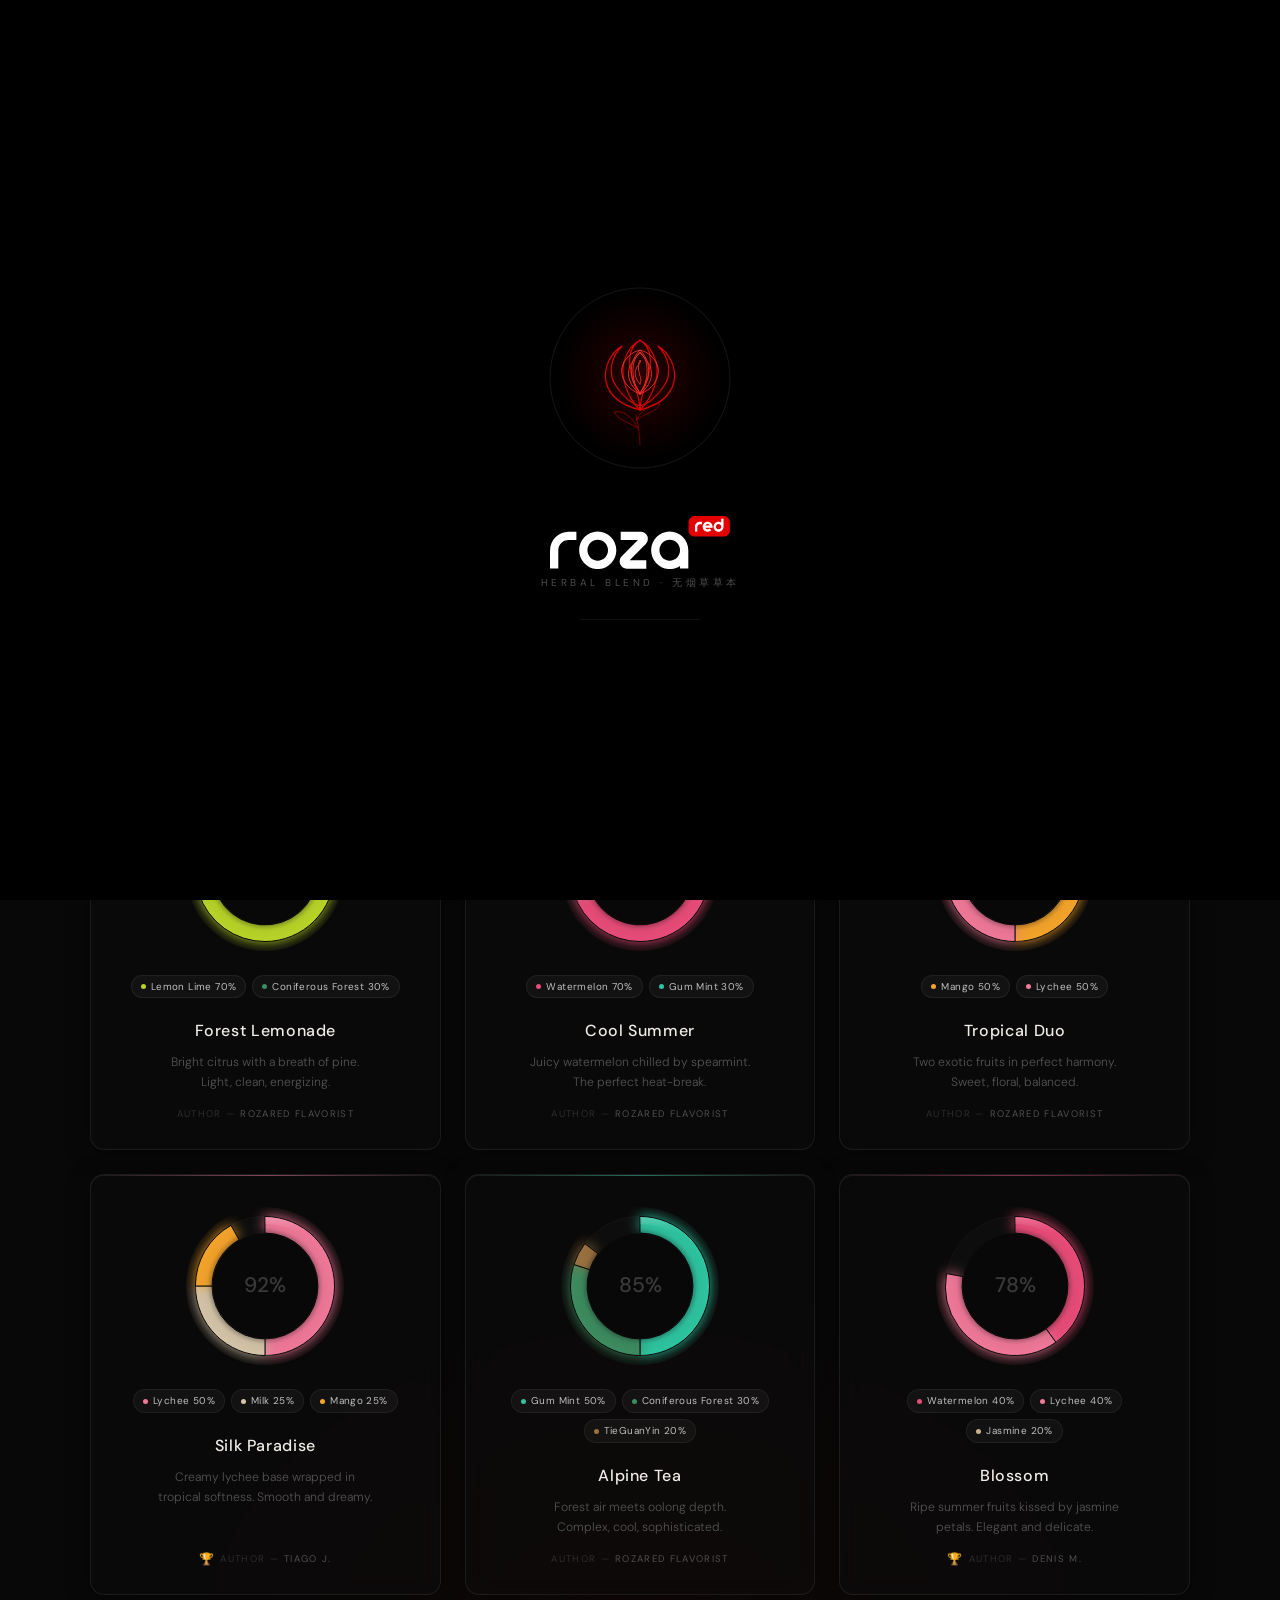
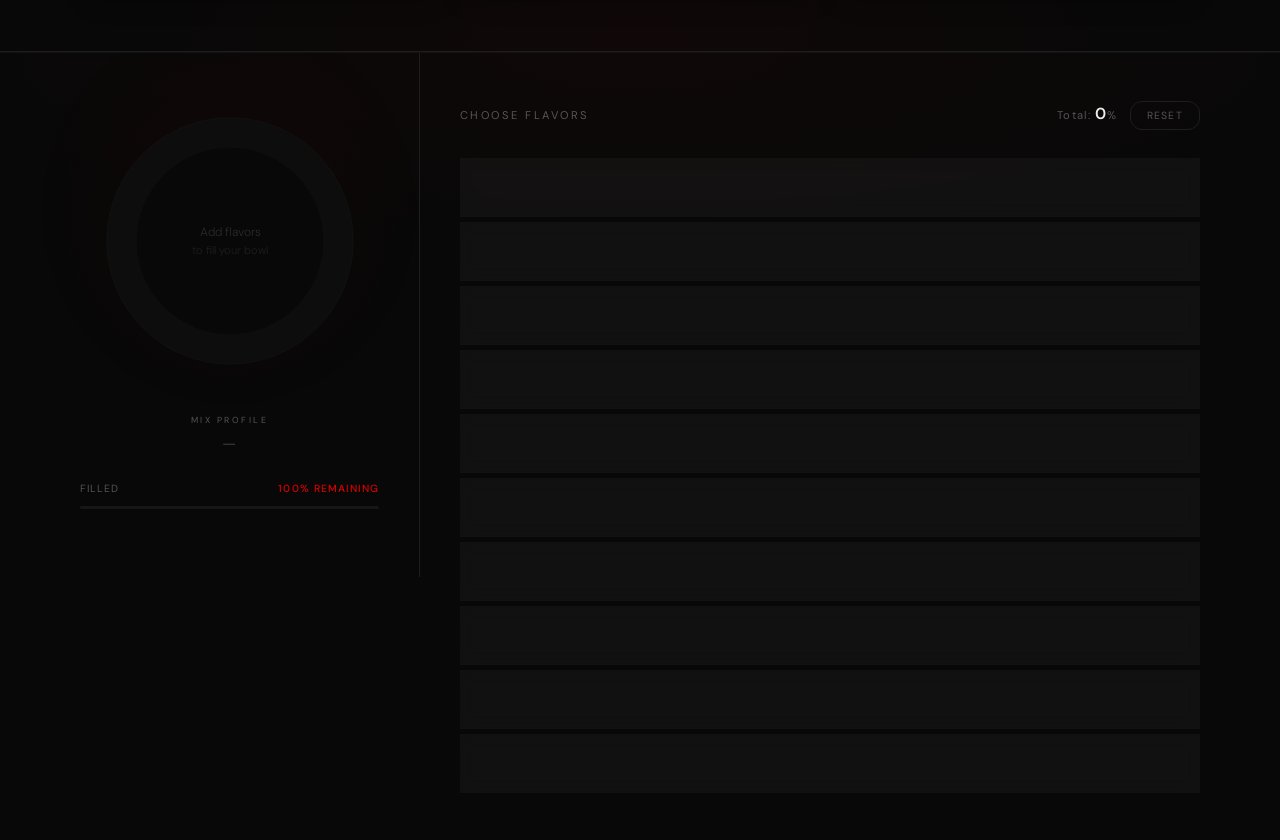
==== commit df6fa5e8: "Match accent red to logo color (#D90000) All accent reds (buttons, hovers, glows, preloader, canvas)" ====
--- a/mix.html
+++ b/mix.html
@@ -26,7 +26,7 @@
       --border: #1e1e1e;
       --text:   #c0c0c0;
       --muted:  #555;
-      --accent: #c03028;
+      --accent: #d90000;
       --white:  #f0ede8;
       --font:   'DM Sans', sans-serif;
       --r:      12px;
@@ -77,7 +77,7 @@
     .ticker-item b { color:var(--accent); font-weight:500; }
     .ticker-item::after {
       content: '·';
-      color: rgba(192,48,40,0.4);
+      color: rgba(217,0,0,0.4);
       font-size: .8rem;
       margin-left: 10px;
     }
@@ -125,7 +125,7 @@
     .page-hero::before {
       content:''; position:absolute; inset:0;
       background:
-        radial-gradient(ellipse 60% 40% at 50% 0%, rgba(192,48,40,.13) 0%, transparent 55%);
+        radial-gradient(ellipse 60% 40% at 50% 0%, rgba(217,0,0,.13) 0%, transparent 55%);
       pointer-events:none;
     }
     .page-hero .label {
@@ -146,8 +146,8 @@
         118deg,
         #f2ede8 0%,
         #e8d8d4 40%,
-        #e04438 75%,
-        #c03028 100%
+        #ff1f1f 75%,
+        #d90000 100%
       );
       -webkit-background-clip: text;
       -webkit-text-fill-color: transparent;
@@ -161,16 +161,16 @@
     }
     .prize-badge {
       display:inline-flex; align-items:center; gap:12px;
-      background:rgba(192,48,40,.08); border:1px solid rgba(192,48,40,.28);
+      background:rgba(217,0,0,.08); border:1px solid rgba(217,0,0,.28);
       padding:12px 28px; border-radius:50px; margin-bottom:36px;
       font-size:.72rem; letter-spacing:.1em; color:#c57a5a;
-      box-shadow: 0 0 32px rgba(192,48,40,.12), 0 0 80px rgba(192,48,40,.06);
+      box-shadow: 0 0 32px rgba(217,0,0,.12), 0 0 80px rgba(217,0,0,.06);
       animation: badgePulse 3.5s ease-in-out infinite;
     }
     .prize-badge .icon { font-size:1.1rem; }
     @keyframes badgePulse {
-      0%,100% { box-shadow: 0 0 24px rgba(192,48,40,.10), 0 0 60px rgba(192,48,40,.04); }
-      50%      { box-shadow: 0 0 40px rgba(192,48,40,.22), 0 0 100px rgba(192,48,40,.10); }
+      0%,100% { box-shadow: 0 0 24px rgba(217,0,0,.10), 0 0 60px rgba(217,0,0,.04); }
+      50%      { box-shadow: 0 0 40px rgba(217,0,0,.22), 0 0 100px rgba(217,0,0,.10); }
     }
 
     /* ── CURATOR PICKS ── */
@@ -181,7 +181,7 @@
     }
     .curator-section::before {
       content:''; position:absolute; inset:0;
-      background: radial-gradient(ellipse 60% 50% at 50% 100%, rgba(192,48,40,.04) 0%, transparent 70%);
+      background: radial-gradient(ellipse 60% 50% at 50% 100%, rgba(217,0,0,.04) 0%, transparent 70%);
       pointer-events:none;
     }
     .curator-header {
@@ -272,7 +272,7 @@
     /* ── MAIN LAYOUT ── */
     #creator {
       border-top: 1px solid rgba(255,255,255,0.04);
-      background: radial-gradient(ellipse 100% 40% at 50% 0%, rgba(192,48,40,0.03) 0%, transparent 60%);
+      background: radial-gradient(ellipse 100% 40% at 50% 0%, rgba(217,0,0,0.03) 0%, transparent 60%);
     }
     .mix-layout {
       display:grid; grid-template-columns:380px 1fr;
@@ -285,7 +285,7 @@
       position:sticky; top:68px;
       padding:48px 40px 40px;
       border-right:1px solid var(--border);
-      background: radial-gradient(ellipse 80% 60% at 50% 30%, rgba(192,48,40,0.04) 0%, transparent 65%);
+      background: radial-gradient(ellipse 80% 60% at 50% 30%, rgba(217,0,0,0.04) 0%, transparent 65%);
     }
     .canvas-wrap {
       position:relative; width:280px; height:280px;
@@ -300,8 +300,8 @@
       animation: pulse 2s ease-in-out infinite;
     }
     @keyframes pulse {
-      0%,100% { filter: drop-shadow(0 0 0px rgba(192,48,40,0)); }
-      50%      { filter: drop-shadow(0 0 28px rgba(192,48,40,0.4)); }
+      0%,100% { filter: drop-shadow(0 0 0px rgba(217,0,0,0)); }
+      50%      { filter: drop-shadow(0 0 28px rgba(217,0,0,0.4)); }
     }
 
     /* Rating */
@@ -442,7 +442,7 @@
     }
     .frow-input::-webkit-inner-spin-button,
     .frow-input::-webkit-outer-spin-button { -webkit-appearance:none; }
-    .frow-input:focus { border-color:rgba(192,48,40,.5); }
+    .frow-input:focus { border-color:rgba(217,0,0,.5); }
     .frow-pct {
       position:absolute; right:6px; top:50%;
       transform:translateY(-50%);
@@ -522,7 +522,7 @@
       resize:none;
     }
     .sf-group input:focus, .sf-group textarea:focus {
-      border-color:rgba(192,48,40,.5);
+      border-color:rgba(217,0,0,.5);
     }
     .sf-group label {
       position:absolute; top:14px; left:16px;
@@ -548,7 +548,7 @@
     }
     .submit-btn:hover {
       background:var(--accent); color:var(--white);
-      box-shadow:0 0 24px rgba(192,48,40,.25);
+      box-shadow:0 0 24px rgba(217,0,0,.25);
     }
     .submit-fine {
       font-size:.65rem; color:var(--muted); text-align:center;
@@ -866,7 +866,7 @@
   { min:2,  max:3,  label:'Focused Blend',  labelZh:'专注调配',   color:'#9B7240' },
   { min:4,  max:5,  label:'Balanced Blend', labelZh:'均衡调配',   color:'#3D8C60' },
   { min:6,  max:8,  label:'Adventurous',    labelZh:'大胆创新',   color:'#F5A42A' },
-  { min:9,  max:10, label:'Masterblend',    labelZh:'大师调配',   color:'#c03028' },
+  { min:9,  max:10, label:'Masterblend',    labelZh:'大师调配',   color:'#d90000' },
 ];
 
 /* ═══════════════════════════════════════════
@@ -1002,7 +1002,7 @@
     ctx.fillText(currentLang === 'zh' ? '填满你的碗' : 'to fill your bowl', CX, CY + 10);
   } else if (total === 100) {
     ctx.font = '600 13px DM Sans';
-    ctx.fillStyle = '#c03028';
+    ctx.fillStyle = '#d90000';
     ctx.fillText(currentLang === 'zh' ? '完成' : 'READY', CX, CY - 10);
     ctx.font = '300 10px DM Sans';
     ctx.fillStyle = '#555';
@@ -1020,7 +1020,7 @@
   if (total === 100) {
     ctx.beginPath();
     ctx.arc(CX, CY, OR + 4, 0, Math.PI * 2);
-    ctx.strokeStyle = 'rgba(192,48,40,0.15)';
+    ctx.strokeStyle = 'rgba(217,0,0,0.15)';
     ctx.lineWidth = 2;
     ctx.stroke();
   }
--- a/style.css
+++ b/style.css
@@ -23,7 +23,7 @@
 .preloader-rose svg { width: 100%; height: 100%; overflow: visible; }
 .rose-path {
   fill: none;
-  stroke: #c03028;
+  stroke: #d90000;
   stroke-width: 1.2;
   stroke-linecap: round;
   stroke-linejoin: round;
@@ -31,13 +31,13 @@
   stroke-dashoffset: var(--len, 400);
   animation: rz-drawLine var(--dur,1.2s) var(--delay,0s) cubic-bezier(0.4,0,0.2,1) forwards;
 }
-.rose-path.leaf        { stroke: rgba(192,48,40,0.55); stroke-width: 0.9; }
-.rose-path.petal-inner { stroke: rgba(220,80,70,0.9);  stroke-width: 1;   }
+.rose-path.leaf        { stroke: rgba(217,0,0,0.55); stroke-width: 0.9; }
+.rose-path.petal-inner { stroke: rgba(240,60,50,0.9);  stroke-width: 1;   }
 .rose-path.accent      { stroke: rgba(255,255,255,0.15); stroke-width: 0.6; }
 @keyframes rz-drawLine { to { stroke-dashoffset: 0; } }
 .rose-glow {
   position: absolute; inset: 0;
-  background: radial-gradient(ellipse 60% 60% at 50% 48%, rgba(192,48,40,0.18) 0%, transparent 70%);
+  background: radial-gradient(ellipse 60% 60% at 50% 48%, rgba(217,0,0,0.18) 0%, transparent 70%);
   border-radius: 50%;
   opacity: 0;
   animation: rz-glowIn 0.8s 2.8s ease forwards;
@@ -79,7 +79,7 @@
   content: '';
   position: absolute;
   left: 0; top: 0; height: 100%; width: 0%;
-  background: linear-gradient(90deg, transparent, #c03028, transparent);
+  background: linear-gradient(90deg, transparent, #d90000, transparent);
   animation: rz-progressFill 2.4s 0.1s cubic-bezier(0.4,0,0.2,1) forwards;
 }
 @keyframes rz-progressFill {
@@ -113,9 +113,9 @@
   --text:        #d0d0d0;
   --muted:       #5c5c5c;
   --muted2:      #363636;
-  --accent:      #c03028;
-  --accent-h:    #e04438;
-  --accent-glow: rgba(192,48,40,0.18);
+  --accent:      #d90000;
+  --accent-h:    #ff1f1f;
+  --accent-glow: rgba(217,0,0,0.18);
   --white:       #f2ede8;
   --font:        'DM Sans', 'PingFang SC', 'Microsoft YaHei', 'Noto Sans SC', sans-serif;
   --serif:       'Cormorant Garamond', Georgia, 'Noto Serif SC', serif;
@@ -226,7 +226,7 @@
 .btn-contact-header:hover {
   background: var(--accent);
   color: var(--white);
-  box-shadow: 0 0 20px rgba(181,48,42,0.25);
+  box-shadow: 0 0 20px rgba(217,0,0,0.25);
 }
 
 /* Lang */
@@ -304,21 +304,21 @@
 /* ─── BUTTONS ─── */
 .btn {
   display: inline-block; padding: 14px 36px;
-  background: rgba(192,48,40,0.12);
+  background: rgba(217,0,0,0.12);
   color: var(--accent);
   font-size: 0.72rem; letter-spacing: 0.14em; text-transform: uppercase;
-  border: 1px solid rgba(192,48,40,0.4); cursor: pointer;
+  border: 1px solid rgba(217,0,0,0.4); cursor: pointer;
   border-radius: var(--radius);
   backdrop-filter: var(--glass-blur-sm);
   -webkit-backdrop-filter: var(--glass-blur-sm);
-  box-shadow: 0 2px 16px rgba(192,48,40,0.12), inset 0 1px 0 rgba(255,255,255,0.05);
+  box-shadow: 0 2px 16px rgba(217,0,0,0.12), inset 0 1px 0 rgba(255,255,255,0.05);
   transition: background var(--ease), color var(--ease), box-shadow var(--ease), border-color var(--ease);
   font-family: var(--font); font-weight: 400;
 }
 .btn:hover {
   background: var(--accent); color: var(--white);
   border-color: var(--accent);
-  box-shadow: 0 4px 28px rgba(192,48,40,0.35), inset 0 1px 0 rgba(255,255,255,0.1);
+  box-shadow: 0 4px 28px rgba(217,0,0,0.35), inset 0 1px 0 rgba(255,255,255,0.1);
 }
 
 .btn-ghost {
@@ -412,7 +412,7 @@
   position: absolute; inset: 0;
   z-index: 2;
   background:
-    radial-gradient(ellipse 55% 45% at 50% 30%, rgba(181,48,42,0.10) 0%, transparent 60%);
+    radial-gradient(ellipse 55% 45% at 50% 30%, rgba(217,0,0,0.10) 0%, transparent 60%);
   pointer-events: none;
 }
 
@@ -422,7 +422,7 @@
   position: absolute;
   bottom: 0; left: 50%; transform: translateX(-50%);
   width: 70%; height: 1px;
-  background: linear-gradient(90deg, transparent, rgba(181,48,42,0.2), transparent);
+  background: linear-gradient(90deg, transparent, rgba(217,0,0,0.2), transparent);
 }
 
 .hero-center {
@@ -459,11 +459,11 @@
 }
 .hero-logo {
   height: 114px; width: auto;
-  filter: drop-shadow(0 2px 32px rgba(181,48,42,0.14));
+  filter: drop-shadow(0 2px 32px rgba(217,0,0,0.14));
   transition: filter 1s ease;
 }
 .hero-logo-wrap:hover .hero-logo {
-  filter: drop-shadow(0 2px 56px rgba(181,48,42,0.22));
+  filter: drop-shadow(0 2px 56px rgba(217,0,0,0.22));
 }
 
 .hero-sub {
@@ -568,7 +568,7 @@
 .about::before {
   content: '';
   position: absolute; inset: 0;
-  background: radial-gradient(ellipse 70% 50% at 75% 50%, rgba(181,48,42,0.06) 0%, transparent 65%);
+  background: radial-gradient(ellipse 70% 50% at 75% 50%, rgba(217,0,0,0.06) 0%, transparent 65%);
   pointer-events: none;
 }
 .about::after {
@@ -577,9 +577,9 @@
   top: 50%; right: -120px; transform: translateY(-50%);
   width: 340px; height: 340px;
   border-radius: 50%;
-  border: 1px solid rgba(181,48,42,0.06);
+  border: 1px solid rgba(217,0,0,0.06);
   pointer-events: none;
-  box-shadow: 0 0 80px rgba(181,48,42,0.04) inset;
+  box-shadow: 0 0 80px rgba(217,0,0,0.04) inset;
 }
 
 .about-editorial {
@@ -658,8 +658,8 @@
   transition: background 0.5s ease, box-shadow 0.5s ease;
 }
 .stat-card:hover {
-  background: rgba(192,48,40,0.04);
-  box-shadow: inset 0 0 40px rgba(192,48,40,0.04);
+  background: rgba(217,0,0,0.04);
+  box-shadow: inset 0 0 40px rgba(217,0,0,0.04);
 }
 
 .stat-divider {
@@ -801,8 +801,8 @@
 .product-card:hover {
   transform: translateY(-8px);
   border-color: rgba(255,255,255,0.13);
-  box-shadow: 0 24px 64px rgba(0,0,0,0.65), 0 0 0 1px rgba(192,48,40,0.12),
-              0 0 48px rgba(192,48,40,0.06), inset 0 1px 0 rgba(255,255,255,0.08);
+  box-shadow: 0 24px 64px rgba(0,0,0,0.65), 0 0 0 1px rgba(217,0,0,0.12),
+              0 0 48px rgba(217,0,0,0.06), inset 0 1px 0 rgba(255,255,255,0.08);
   z-index: 2;
 }
 .product-card:hover::after { opacity: 1; }
@@ -895,7 +895,7 @@
   cursor: pointer;
   border-left: 1px solid var(--border-soft);
 }
-.format-card--mixes:hover { background: rgba(181,48,42,0.04); }
+.format-card--mixes:hover { background: rgba(217,0,0,0.04); }
 .format-size--mixes {
   color: var(--accent) !important;
   opacity: 0.7;
@@ -926,7 +926,7 @@
 }
 .btn-mixology-header.active-page {
   color: var(--accent);
-  border-color: rgba(181,48,42,.4);
+  border-color: rgba(217,0,0,.4);
 }
 
 /* ─── 50g SCREEN ─── */
@@ -956,11 +956,11 @@
   max-width: 320px;
   height: auto;
   object-fit: contain;
-  filter: drop-shadow(0 12px 56px rgba(181,48,42,0.15));
+  filter: drop-shadow(0 12px 56px rgba(217,0,0,0.15));
   transition: filter 1.2s ease;
 }
 .format-50g-screen.visible .f50-image img {
-  filter: drop-shadow(0 12px 72px rgba(181,48,42,0.28));
+  filter: drop-shadow(0 12px 72px rgba(217,0,0,0.28));
 }
 
 .f50-text {
@@ -1038,9 +1038,9 @@
 .form-group textarea { padding-top: 24px; }
 .form-group input:focus,
 .form-group textarea:focus {
-  border-color: rgba(192,48,40,0.5);
+  border-color: rgba(217,0,0,0.5);
   background: rgba(255,255,255,0.06);
-  box-shadow: 0 0 0 3px rgba(192,48,40,0.08), inset 0 1px 0 rgba(255,255,255,0.06);
+  box-shadow: 0 0 0 3px rgba(217,0,0,0.08), inset 0 1px 0 rgba(255,255,255,0.06);
 }
 
 .form-group label {
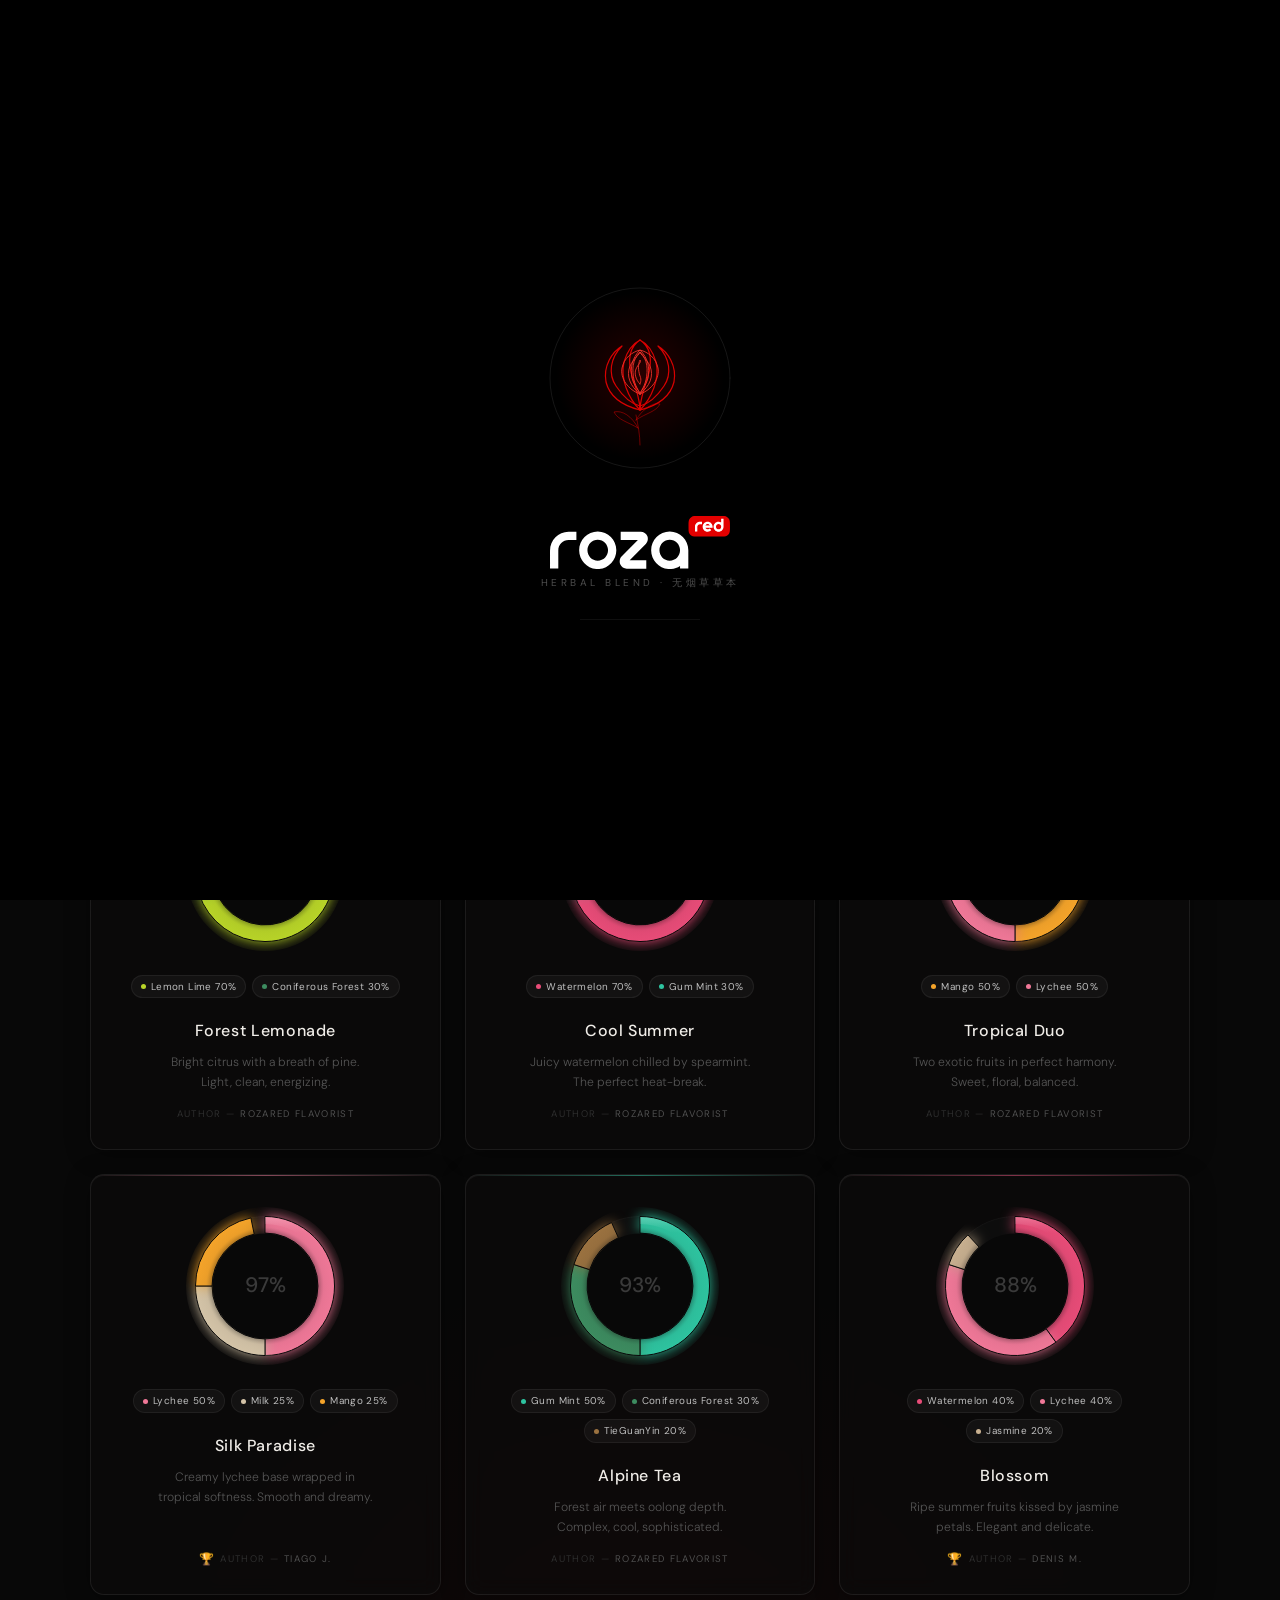
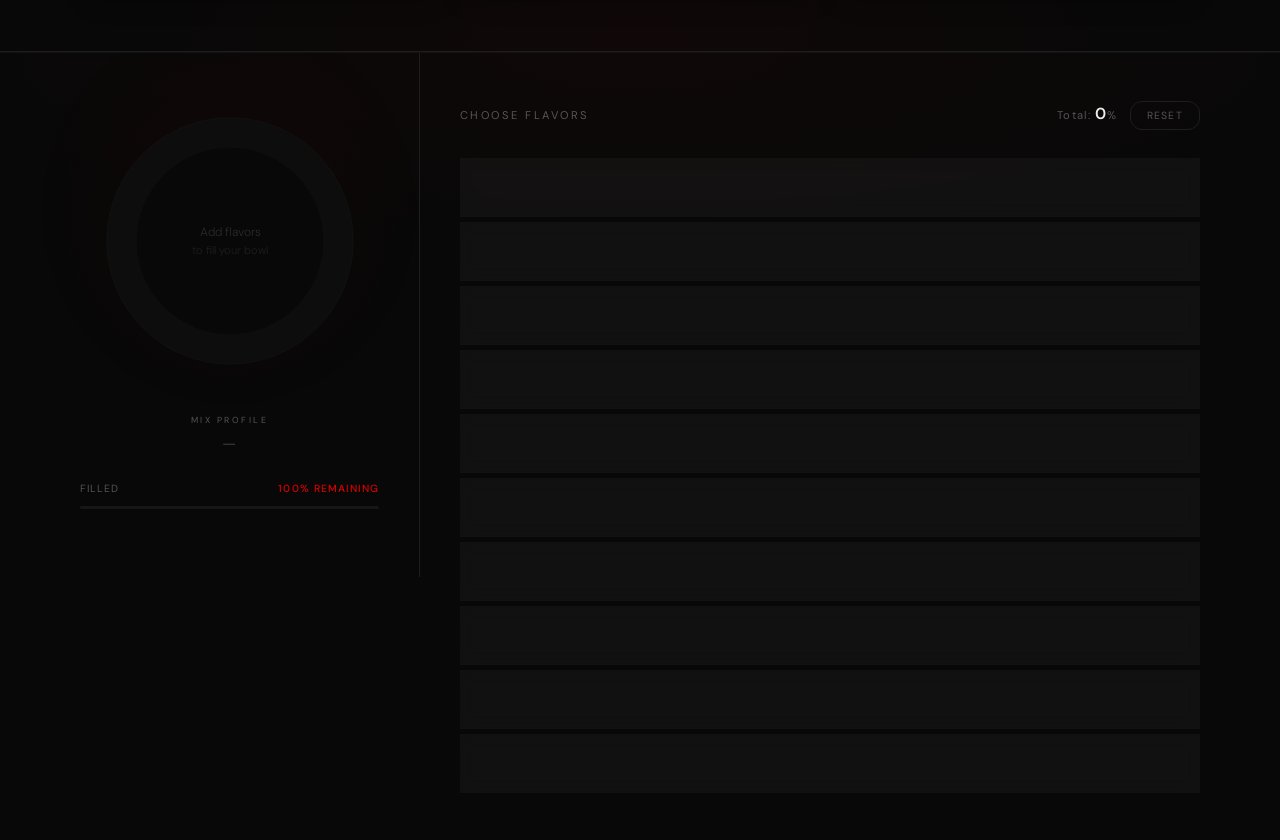
==== commit ffe3bdff: "Fix leftover fallback red in pick-card shadow Co-Authored-By: Claude Fable 5 <noreply@anthropic.com>" ====
--- a/mix.html
+++ b/mix.html
@@ -266,7 +266,7 @@
     .pick-card.in-view:hover {
       border-color:rgba(255,255,255,.1);
       transform:translateY(-5px);
-      box-shadow:0 20px 56px rgba(0,0,0,.5), 0 0 40px rgba(var(--pick-color-rgb, 192,48,40),.08);
+      box-shadow:0 20px 56px rgba(0,0,0,.5), 0 0 40px rgba(var(--pick-color-rgb, 217,0,0),.08);
     }
 
     /* ── MAIN LAYOUT ── */
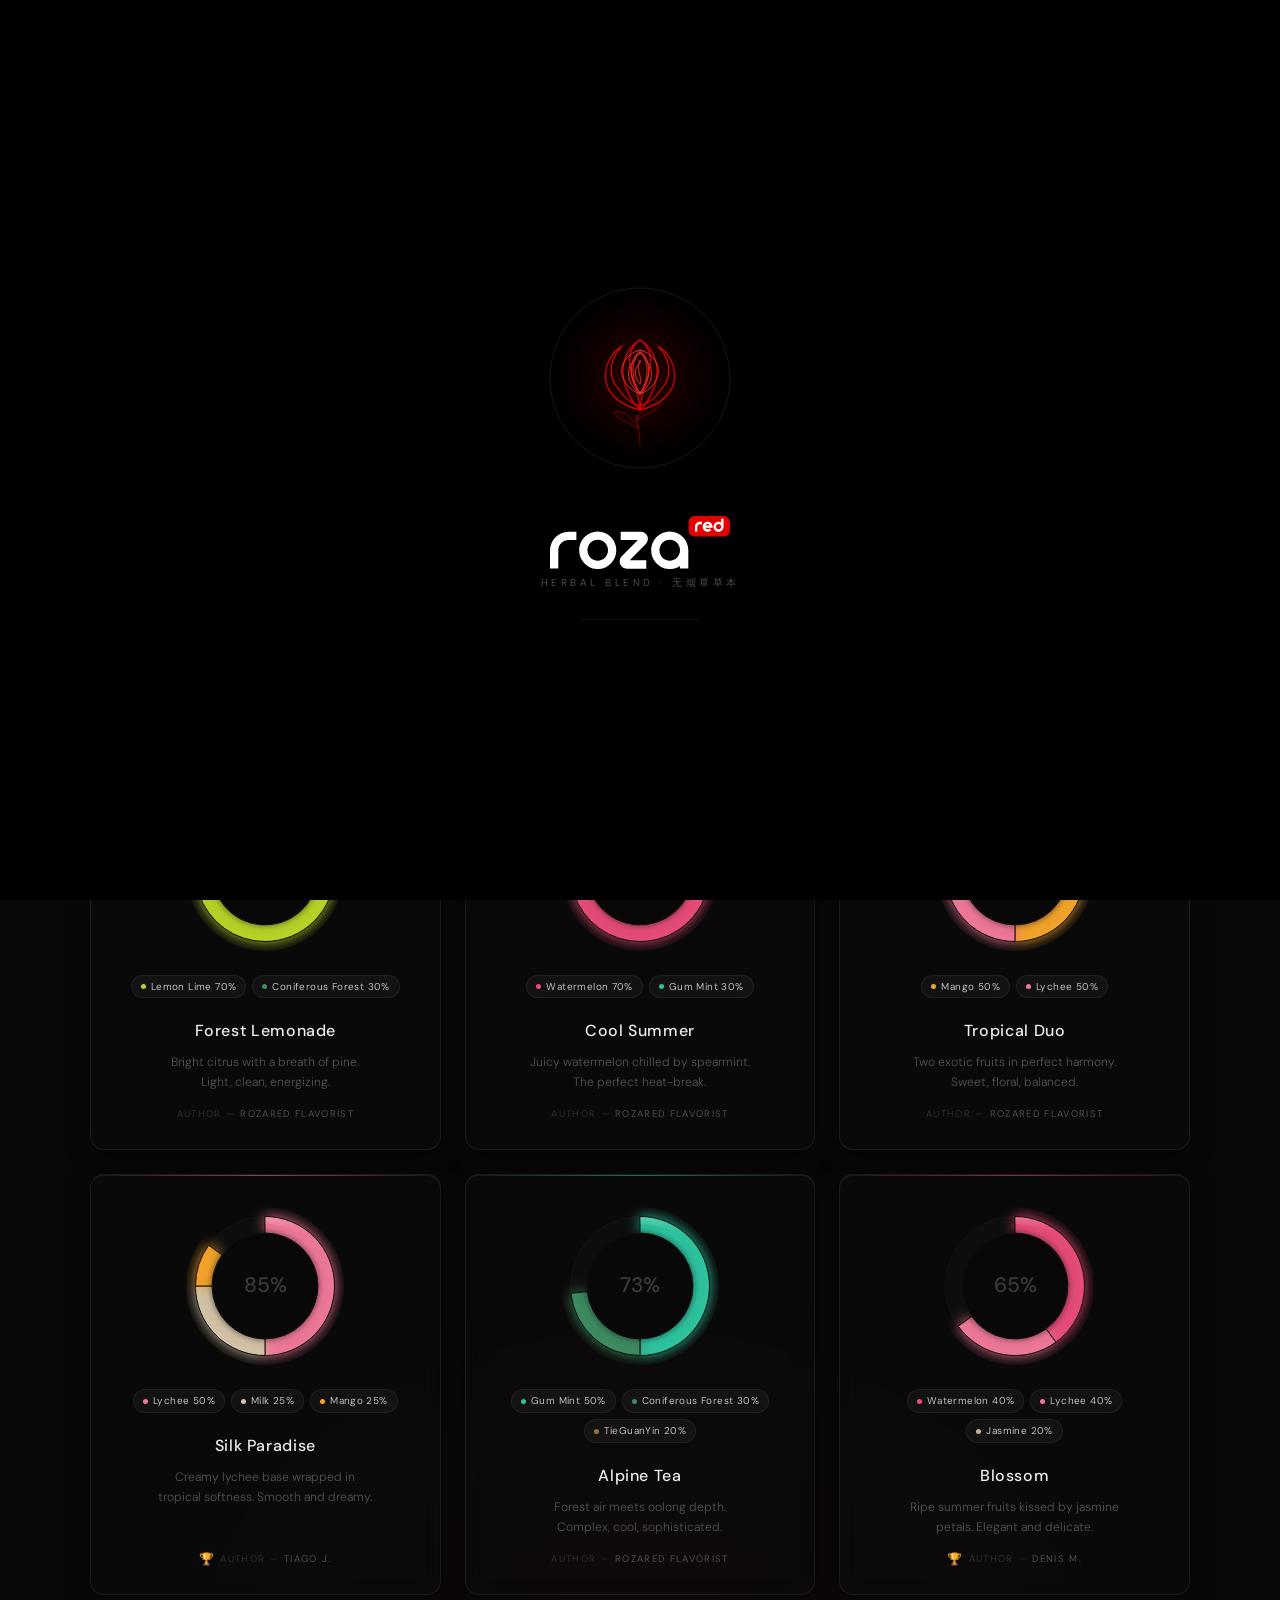
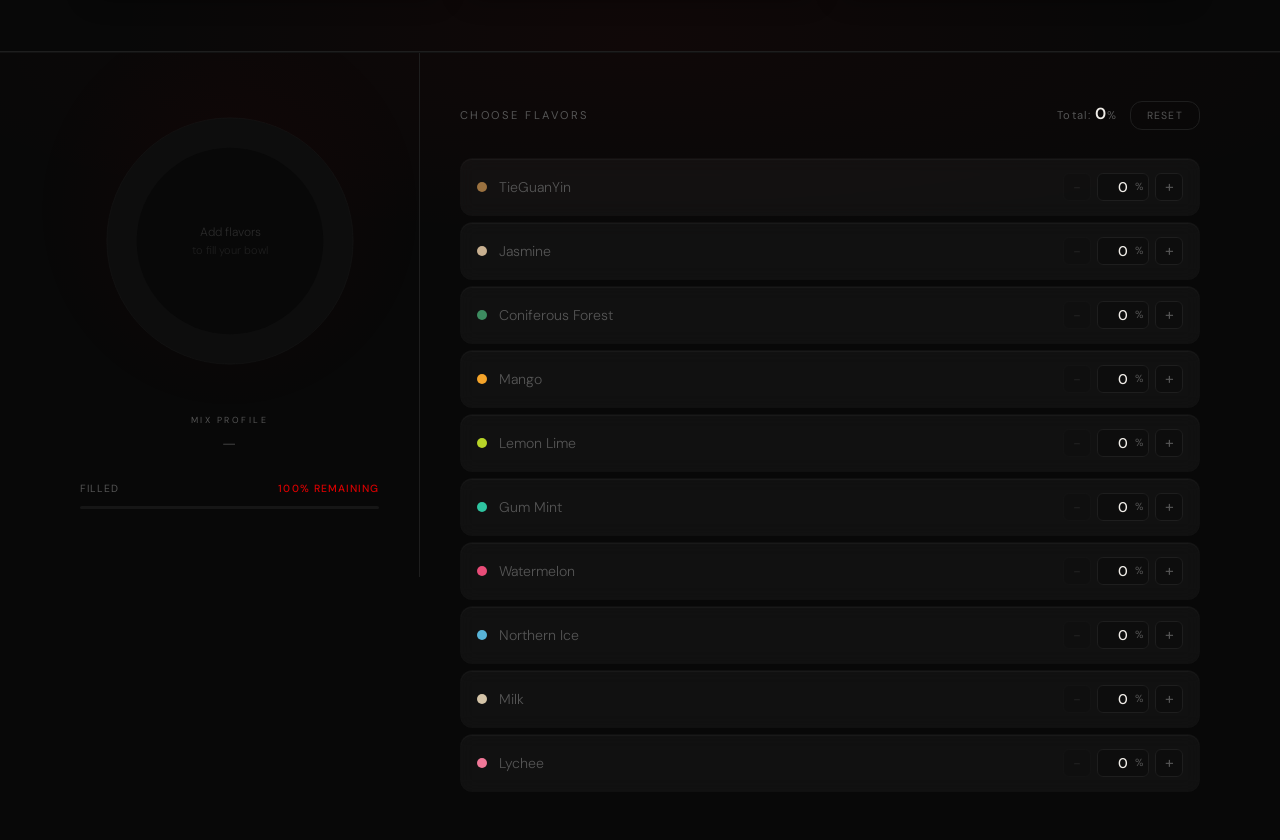
==== commit 45f3520c: "UI polish pass: interruptible reveal animations, press feedback, typography wrapping - Convert scrol" ====
--- a/mix.html
+++ b/mix.html
@@ -246,6 +246,7 @@
       font-size:.76rem; color:var(--muted); font-weight:300;
       line-height:1.65; text-align:center; max-width:220px;
       margin-bottom:0;
+      text-wrap:pretty;
     }
     .pick-author {
       font-size:.6rem; letter-spacing:.14em; text-transform:uppercase;
@@ -256,13 +257,18 @@
     .pick-author span { color:#505050; }
     .pick-trophy { font-size:.75rem; line-height:1; }
 
-    /* Animate in */
+    /* Animate in: однократный вход keyframes-ом, hover-transition отдельно и быстрее */
     .pick-card {
-      opacity:0; transform:translateY(20px);
-      transition:opacity .7s ease, transform .7s ease,
-                 border-color .35s, box-shadow .35s;
-    }
-    .pick-card.in-view { opacity:1; transform:translateY(0); }
+      opacity:0;
+      transition:transform .35s ease, border-color .35s, box-shadow .35s;
+    }
+    .pick-card.in-view {
+      opacity:1;
+      animation:pickIn .7s ease backwards;
+    }
+    @keyframes pickIn {
+      from { opacity:0; transform:translateY(20px); }
+    }
     .pick-card.in-view:hover {
       border-color:rgba(255,255,255,.1);
       transform:translateY(-5px);
@@ -357,7 +363,12 @@
       width:8px; height:8px; border-radius:50%; flex-shrink:0;
     }
     .legend-name { flex:1; font-weight:300; }
-    .legend-pct  { font-weight:500; color:var(--white); }
+    .legend-pct  { font-weight:500; color:var(--white); font-variant-numeric:tabular-nums; }
+
+    /* Динамические числа — моноширинные цифры против дрожания раскладки */
+    .progress-meta .remain, .frow-input, .pick-pct-tag, .mix-chip {
+      font-variant-numeric:tabular-nums;
+    }
 
     /* ── RIGHT: FLAVORS ── */
     .flavors-panel { padding:48px 40px 48px; }
@@ -423,11 +434,19 @@
       background:var(--bg2); border:1px solid var(--border);
       color:var(--muted); font-size:1rem; line-height:1;
       cursor:pointer; display:flex; align-items:center; justify-content:center;
-      transition:background .2s, color .2s, border-color .2s;
+      transition:background .2s, color .2s, border-color .2s, scale .15s ease-out;
       font-family:var(--font); user-select:none;
+      position:relative;
+    }
+    /* Расширенная зона нажатия: 34px до соседнего контрола, без пересечений */
+    .frow-btn::after {
+      content:'';
+      position:absolute; top:50%; left:50%;
+      transform:translate(-50%,-50%);
+      width:34px; height:40px;
     }
     .frow-btn:hover { background:var(--bg4); color:var(--white); border-color:#444; }
-    .frow-btn:active { transform:scale(.93); }
+    .frow-btn:active { scale:.96; }
     .frow-btn:disabled { opacity:.25; cursor:not-allowed; }
     .frow-btn.minus { font-size:.9rem; }
 
@@ -527,7 +546,8 @@
     .sf-group label {
       position:absolute; top:14px; left:16px;
       font-size:.8rem; color:#383838; pointer-events:none;
-      transition:all var(--ease); font-weight:300;
+      transition:top var(--ease), font-size var(--ease), color var(--ease), letter-spacing var(--ease);
+      font-weight:300;
     }
     .sf-group input:focus ~ label,
     .sf-group input:not(:placeholder-shown) ~ label,
@@ -544,8 +564,9 @@
       font-family:var(--font); font-size:.75rem;
       letter-spacing:.16em; text-transform:uppercase;
       cursor:pointer; font-weight:400;
-      transition:background var(--ease), color var(--ease), box-shadow var(--ease);
-    }
+      transition:background var(--ease), color var(--ease), box-shadow var(--ease), scale .15s ease-out;
+    }
+    .submit-btn:active { scale:.96; }
     .submit-btn:hover {
       background:var(--accent); color:var(--white);
       box-shadow:0 0 24px rgba(217,0,0,.25);
@@ -569,8 +590,9 @@
       font-family:var(--font); font-size:.65rem;
       letter-spacing:.12em; text-transform:uppercase;
       padding:7px 16px; cursor:pointer;
-      transition:color var(--ease), border-color var(--ease);
-    }
+      transition:color var(--ease), border-color var(--ease), scale .15s ease-out;
+    }
+    .reset-btn:active { scale:.96; }
     .reset-btn:hover { color:var(--white); border-color:#444; }
 
     /* ── MOBILE ── */
--- a/style.css
+++ b/style.css
@@ -161,6 +161,10 @@
 ul { list-style: none; }
 img { display: block; max-width: 100%; }
 
+/* Типографика переносов: заголовки — ровные строки, абзацы — без «висячих» слов */
+h1, h2, h3, h4 { text-wrap: balance; }
+p, li, blockquote { text-wrap: pretty; }
+
 ::-webkit-scrollbar { width: 3px; }
 ::-webkit-scrollbar-track { background: var(--bg); }
 ::-webkit-scrollbar-thumb { background: #2a2a2a; border-radius: 2px; }
@@ -221,7 +225,7 @@
   border: 1px solid var(--accent);
   border-radius: var(--radius);
   white-space: nowrap;
-  transition: background var(--ease), color var(--ease), box-shadow var(--ease);
+  transition: background var(--ease), color var(--ease), box-shadow var(--ease), scale 0.15s ease-out;
 }
 .btn-contact-header:hover {
   background: var(--accent);
@@ -237,6 +241,14 @@
   color: var(--muted); padding: 4px 2px;
   transition: color var(--ease); font-family: var(--font);
   font-weight: 400;
+  position: relative;
+}
+/* Расширенная зона нажатия без изменения раскладки */
+.lang-btn::after {
+  content: '';
+  position: absolute; top: 50%; left: 50%;
+  transform: translate(-50%, -50%);
+  width: 30px; height: 40px;
 }
 .lang-btn.active { color: var(--accent); }
 .lang-btn:hover  { color: var(--white); }
@@ -312,7 +324,8 @@
   backdrop-filter: var(--glass-blur-sm);
   -webkit-backdrop-filter: var(--glass-blur-sm);
   box-shadow: 0 2px 16px rgba(217,0,0,0.12), inset 0 1px 0 rgba(255,255,255,0.05);
-  transition: background var(--ease), color var(--ease), box-shadow var(--ease), border-color var(--ease);
+  transition: background var(--ease), color var(--ease), box-shadow var(--ease), border-color var(--ease),
+              scale 0.15s ease-out;
   font-family: var(--font); font-weight: 400;
 }
 .btn:hover {
@@ -331,7 +344,8 @@
   backdrop-filter: var(--glass-blur-sm);
   -webkit-backdrop-filter: var(--glass-blur-sm);
   box-shadow: inset 0 1px 0 rgba(255,255,255,0.06);
-  transition: border-color var(--ease), color var(--ease), background var(--ease), box-shadow var(--ease);
+  transition: border-color var(--ease), color var(--ease), background var(--ease), box-shadow var(--ease),
+              scale 0.15s ease-out;
   font-weight: 400;
 }
 .btn-ghost:hover {
@@ -346,9 +360,13 @@
   border: 1px solid var(--border); color: var(--muted2);
   font-size: 0.65rem; letter-spacing: 0.1em; text-transform: uppercase;
   border-radius: var(--radius-sm);
-  transition: border-color var(--ease), color var(--ease);
+  transition: border-color var(--ease), color var(--ease), scale 0.15s ease-out;
 }
 .btn-outline:hover { border-color: var(--accent); color: var(--accent); }
+
+/* Тактильный отклик при нажатии */
+.btn:active, .btn-ghost:active, .btn-outline:active,
+.btn-contact-header:active, .btn-mixology-header:active { scale: 0.96; }
 
 /* ─── SECTION BASE ─── */
 .section { padding: 120px 0; }
@@ -532,32 +550,27 @@
 }
 
 /* ─── SCROLL REVEAL ─── */
-.reveal {
-  opacity: 0; transform: translateY(24px);
-  transition: opacity 1.3s cubic-bezier(0.25,0.1,0.25,1),
-              transform 1.3s cubic-bezier(0.25,0.1,0.25,1);
-}
-.reveal.visible { opacity: 1; transform: none; }
-
-.reveal-left {
-  opacity: 0; transform: translateX(-28px);
-  transition: opacity 1.3s cubic-bezier(0.25,0.1,0.25,1),
-              transform 1.3s cubic-bezier(0.25,0.1,0.25,1);
-}
-.reveal-left.visible { opacity: 1; transform: none; }
-
-.reveal-right {
-  opacity: 0; transform: translateX(28px);
-  transition: opacity 1.3s cubic-bezier(0.25,0.1,0.25,1),
-              transform 1.3s cubic-bezier(0.25,0.1,0.25,1);
-}
-.reveal-right.visible { opacity: 1; transform: none; }
-
-.reveal-d1 { transition-delay: 0.10s; }
-.reveal-d2 { transition-delay: 0.22s; }
-.reveal-d3 { transition-delay: 0.34s; }
-.reveal-d4 { transition-delay: 0.46s; }
-.reveal-d5 { transition-delay: 0.58s; }
+/* Однократный вход через keyframes + fill backwards: не занимает transition,
+   поэтому hover-переходы карточек и кнопок работают независимо */
+.reveal, .reveal-left, .reveal-right { opacity: 0; }
+.reveal.visible, .reveal-left.visible, .reveal-right.visible {
+  opacity: 1;
+  animation-duration: 1.3s;
+  animation-timing-function: cubic-bezier(0.25,0.1,0.25,1);
+  animation-fill-mode: backwards;
+}
+.reveal.visible       { animation-name: rz-revealUp; }
+.reveal-left.visible  { animation-name: rz-revealLeft; }
+.reveal-right.visible { animation-name: rz-revealRight; }
+@keyframes rz-revealUp    { from { opacity: 0; transform: translateY(24px); } }
+@keyframes rz-revealLeft  { from { opacity: 0; transform: translateX(-28px); } }
+@keyframes rz-revealRight { from { opacity: 0; transform: translateX(28px); } }
+
+.reveal-d1.visible { animation-delay: 0.10s; }
+.reveal-d2.visible { animation-delay: 0.22s; }
+.reveal-d3.visible { animation-delay: 0.34s; }
+.reveal-d4.visible { animation-delay: 0.46s; }
+.reveal-d5.visible { animation-delay: 0.58s; }
 
 /* ─── ABOUT ─── */
 .about {
@@ -820,6 +833,8 @@
 .product-img img {
   width: 100%; height: 100%;
   object-fit: cover;
+  outline: 1px solid rgba(255,255,255,0.1);
+  outline-offset: -1px;
   transition: transform 0.8s cubic-bezier(0.25,0.1,0.25,1);
 }
 .product-card:hover .product-img img { transform: scale(1.06); }
@@ -918,7 +933,7 @@
   border-radius: var(--radius);
   white-space: nowrap;
   text-decoration: none;
-  transition: background var(--ease), color var(--ease), border-color var(--ease);
+  transition: background var(--ease), color var(--ease), border-color var(--ease), scale 0.15s ease-out;
 }
 .btn-mixology-header:hover {
   color: var(--white);
@@ -984,6 +999,69 @@
   letter-spacing: 0.02em;
   font-style: italic;
   max-width: 440px;
+}
+
+/* ─── MIXES SCREEN ─── */
+.mixes-screen {
+  display: none;
+  opacity: 0;
+  transition: opacity 0.5s ease;
+}
+.mixes-header {
+  text-align: center;
+  max-width: 560px;
+  margin: 8px auto 40px;
+}
+.mixes-label {
+  display: block;
+  font-size: 0.58rem;
+  letter-spacing: 0.32em;
+  text-transform: uppercase;
+  color: var(--accent);
+  margin-bottom: 14px;
+  font-weight: 400;
+}
+.mixes-header p {
+  font-size: 0.88rem;
+  color: #6a6a6a;
+  font-weight: 300;
+  line-height: 1.8;
+}
+.mixes-grid {
+  display: grid;
+  grid-template-columns: repeat(3, 1fr);
+  gap: 14px;
+}
+.mix-poster {
+  border-radius: var(--radius);
+  overflow: hidden;
+  background: rgba(12,10,10,0.7);
+  border: 1px solid var(--glass-border);
+  box-shadow: 0 4px 24px rgba(0,0,0,0.35), inset 0 1px 0 var(--glass-inset);
+  position: relative;
+  transition: transform 0.5s cubic-bezier(0.25,0.1,0.25,1),
+              box-shadow 0.5s cubic-bezier(0.25,0.1,0.25,1);
+}
+.mix-poster img {
+  width: 100%;
+  height: auto;
+  display: block;
+  transition: transform 0.8s cubic-bezier(0.25,0.1,0.25,1);
+}
+.mix-poster:hover {
+  transform: translateY(-8px);
+  box-shadow: 0 24px 64px rgba(0,0,0,0.65), 0 0 0 1px rgba(217,0,0,0.15),
+              0 0 48px rgba(217,0,0,0.08), inset 0 1px 0 rgba(255,255,255,0.08);
+  z-index: 2;
+}
+.mix-poster:hover img { transform: scale(1.03); }
+
+/* format-card--mixes теперь кнопка */
+button.format-card {
+  background: transparent;
+  font-family: var(--font);
+  text-align: left;
+  cursor: pointer;
 }
 
 /* ─── CONTACT ─── */
@@ -1045,7 +1123,8 @@
 
 .form-group label {
   position: absolute; top: 14px; left: 16px; font-size: 0.8rem;
-  color: #383838; pointer-events: none; transition: all var(--ease);
+  color: #383838; pointer-events: none;
+  transition: top var(--ease), font-size var(--ease), color var(--ease), letter-spacing var(--ease);
   font-weight: 300; letter-spacing: 0.02em;
 }
 .form-group input:focus ~ label,
@@ -1231,6 +1310,7 @@
 
   /* Catalog grid — 2 колонки */
   .catalog-grid { grid-template-columns: repeat(2, 1fr); }
+  .mixes-grid   { grid-template-columns: repeat(2, 1fr); }
   /* Отменяем центрирование последней — не нужно при чётном числе */
   .product-card--last { grid-column: auto; }
 
@@ -1266,9 +1346,10 @@
   .container { padding: 0 18px; }
   .section { padding: 72px 0; }
 
-  /* Шапка — скрыть кнопки, оставить бургер + лого + язык */
-  .btn-contact-header { display: none; }
-  .btn-mixology-header { display: none; }
+  /* Шапка — скрыть кнопки, оставить бургер + лого + язык
+     (только в шапке: кнопка Contact Us в мобильном меню остаётся) */
+  .header-actions .btn-contact-header { display: none; }
+  .header-actions .btn-mixology-header { display: none; }
   .header-actions { gap: 0; }
   .header-inner { gap: 12px; }
 
@@ -1295,6 +1376,7 @@
 
   /* Catalog — 1 колонка */
   .catalog-grid { grid-template-columns: 1fr; }
+  .mixes-grid   { grid-template-columns: 1fr; }
   .product-card--last { grid-column: auto; }
   .product-img { aspect-ratio: 16 / 10; }
 
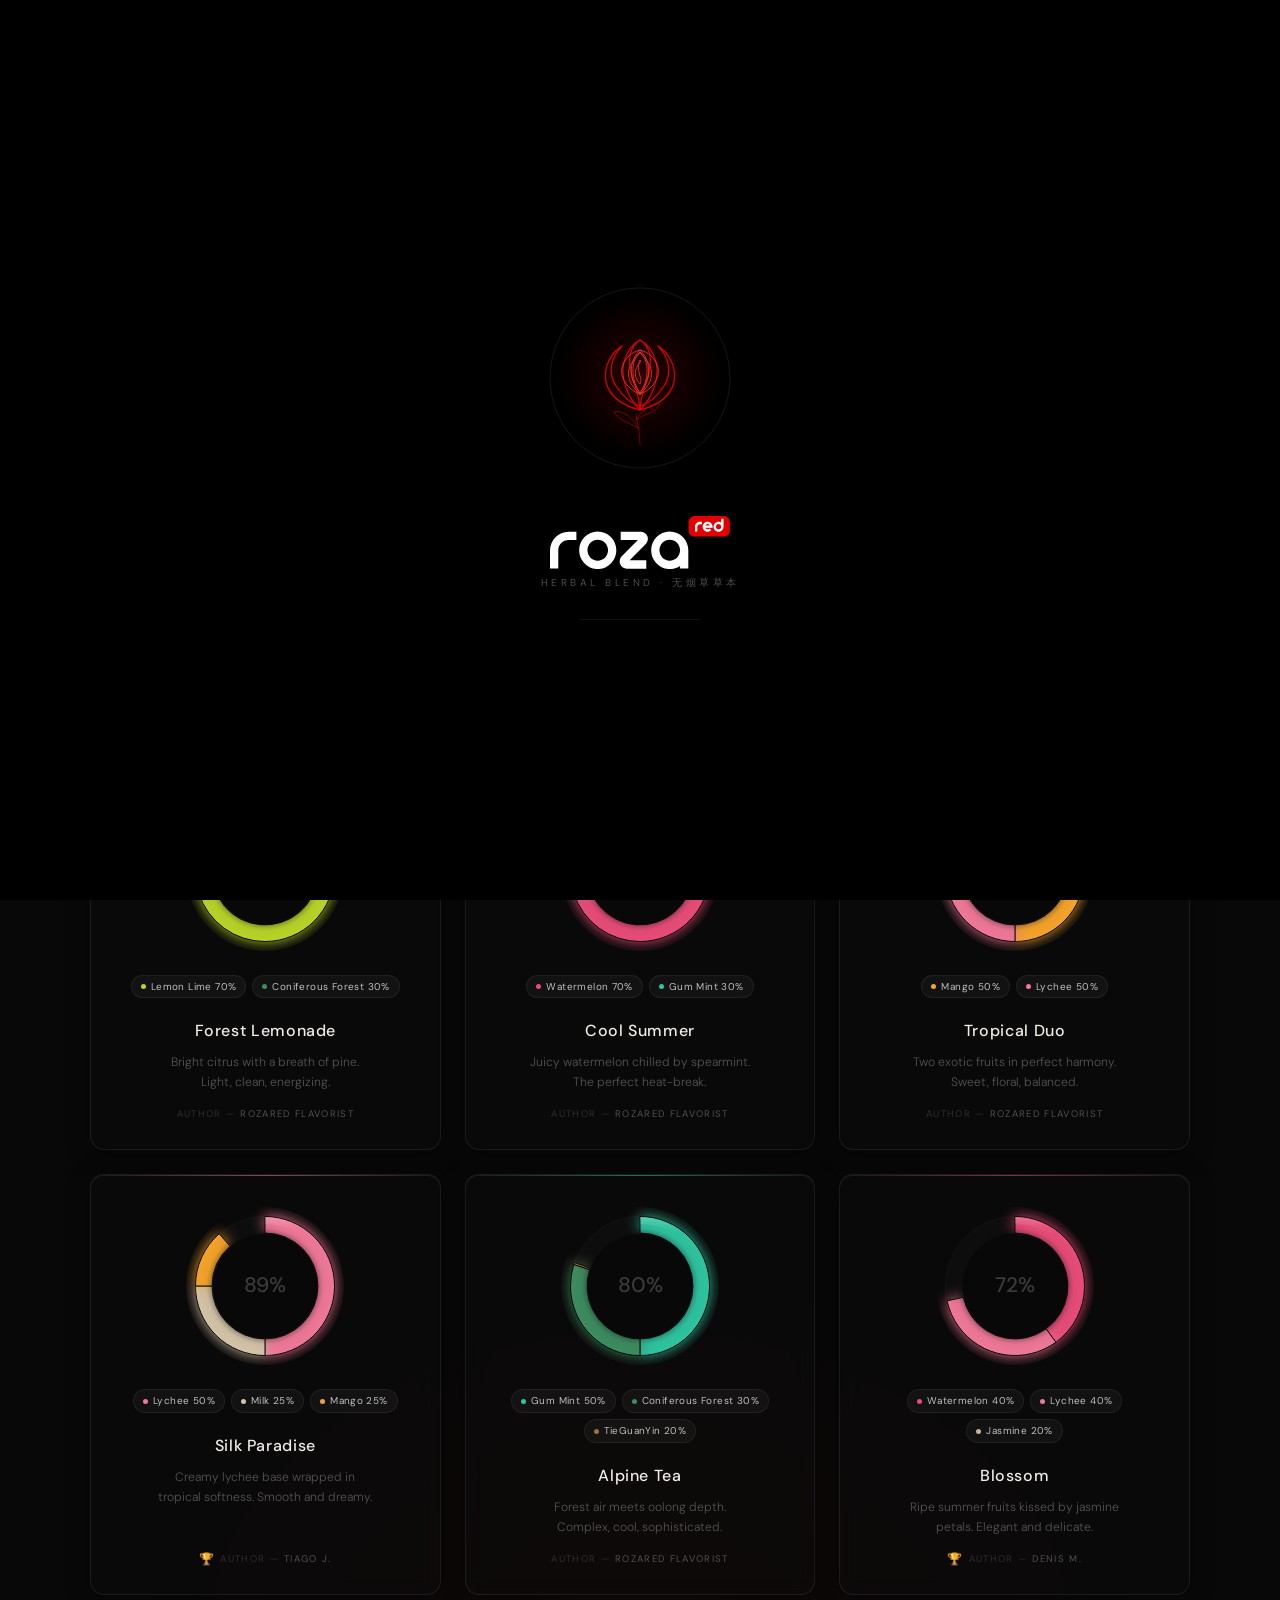
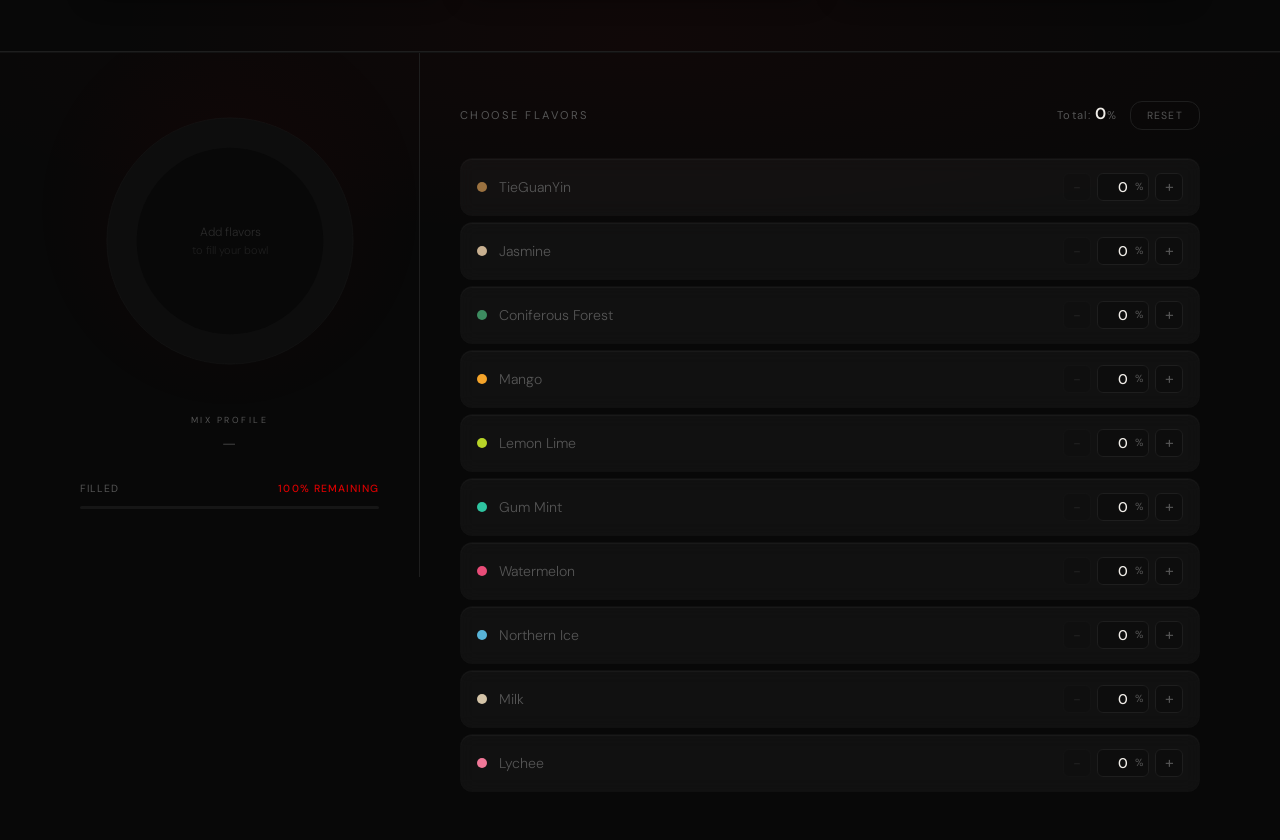
==== commit 01fbacd7: "Wire custom domain rozared.com - Add CNAME for GitHub Pages custom domain - Point og:url, og:image, " ====
--- a/mix.html
+++ b/mix.html
@@ -8,8 +8,8 @@
   <meta property="og:type" content="website" />
   <meta property="og:title" content="Create Your Mix — RozaRed Challenge" />
   <meta property="og:description" content="Craft your own blend from 10 signature flavors and join the challenge." />
-  <meta property="og:image" content="https://d-mashkov.github.io/rozared-site/images/hero-poster.jpg" />
-  <meta property="og:url" content="https://d-mashkov.github.io/rozared-site/mix.html" />
+  <meta property="og:image" content="https://rozared.com/images/hero-poster.jpg" />
+  <meta property="og:url" content="https://rozared.com/mix.html" />
   <link rel="icon" type="image/svg+xml" href="images/logo.svg" />
   <link rel="preconnect" href="https://fonts.googleapis.com">
   <link rel="preconnect" href="https://fonts.gstatic.com" crossorigin>
--- a/style.css
+++ b/style.css
@@ -826,7 +826,7 @@
 
 .product-img {
   width: 100%;
-  aspect-ratio: 16 / 10;
+  aspect-ratio: 1 / 1; /* квадратные рендеры 250g/50g */
   overflow: hidden;
   background: #0d0d0d;
 }
@@ -942,63 +942,6 @@
 .btn-mixology-header.active-page {
   color: var(--accent);
   border-color: rgba(217,0,0,.4);
-}
-
-/* ─── 50g SCREEN ─── */
-.format-50g-screen {
-  display: none;
-  align-items: center;
-  gap: 80px;
-  padding: 56px 0 72px;
-  opacity: 0;
-  transform: translateY(20px);
-  transition: opacity 1.1s cubic-bezier(0.25,0.1,0.25,1),
-              transform 1.1s cubic-bezier(0.25,0.1,0.25,1);
-}
-.format-50g-screen.visible {
-  opacity: 1;
-  transform: translateY(0);
-}
-
-.f50-image {
-  flex: 0 0 360px;
-  display: flex;
-  align-items: center;
-  justify-content: center;
-}
-.f50-image img {
-  width: 100%;
-  max-width: 320px;
-  height: auto;
-  object-fit: contain;
-  filter: drop-shadow(0 12px 56px rgba(217,0,0,0.15));
-  transition: filter 1.2s ease;
-}
-.format-50g-screen.visible .f50-image img {
-  filter: drop-shadow(0 12px 72px rgba(217,0,0,0.28));
-}
-
-.f50-text {
-  flex: 1;
-  display: flex;
-  flex-direction: column;
-  gap: 24px;
-}
-.f50-label {
-  font-size: 0.58rem;
-  letter-spacing: 0.32em;
-  text-transform: uppercase;
-  color: var(--accent);
-  font-weight: 400;
-}
-.f50-text p {
-  font-size: 1.05rem;
-  font-weight: 300;
-  color: #505050;
-  line-height: 1.95;
-  letter-spacing: 0.02em;
-  font-style: italic;
-  max-width: 440px;
 }
 
 /* ─── MIXES SCREEN ─── */
@@ -1314,29 +1257,6 @@
   /* Отменяем центрирование последней — не нужно при чётном числе */
   .product-card--last { grid-column: auto; }
 
-  /* 50g screen — колонка на планшете/мобильном */
-  .format-50g-screen {
-    flex-direction: column !important;
-    align-items: center;
-    gap: 36px;
-    padding: 40px 0 56px;
-  }
-  .f50-image {
-    flex: none;
-    width: 100%;
-    max-width: 280px;
-  }
-  .f50-text {
-    width: 100%;
-    align-items: center;
-    text-align: center;
-    gap: 16px;
-  }
-  .f50-text p {
-    font-size: 0.95rem;
-    max-width: 100%;
-  }
-
   /* Media */
   .media-grid { grid-template-columns: 1fr; gap: 10px; }
 }
@@ -1378,23 +1298,6 @@
   .catalog-grid { grid-template-columns: 1fr; }
   .mixes-grid   { grid-template-columns: 1fr; }
   .product-card--last { grid-column: auto; }
-  .product-img { aspect-ratio: 16 / 10; }
-
-  /* 50g screen на телефоне */
-  .format-50g-screen {
-    gap: 28px;
-    padding: 32px 0 44px;
-  }
-  .f50-image {
-    max-width: 220px;
-  }
-  .f50-image img {
-    max-width: 200px;
-  }
-  .f50-text p {
-    font-size: 0.88rem;
-    line-height: 1.75;
-  }
 
   /* Format switcher — text-tab style, reduce side padding */
   .format-tab { padding: 0 18px 12px; font-size: 0.68rem; }
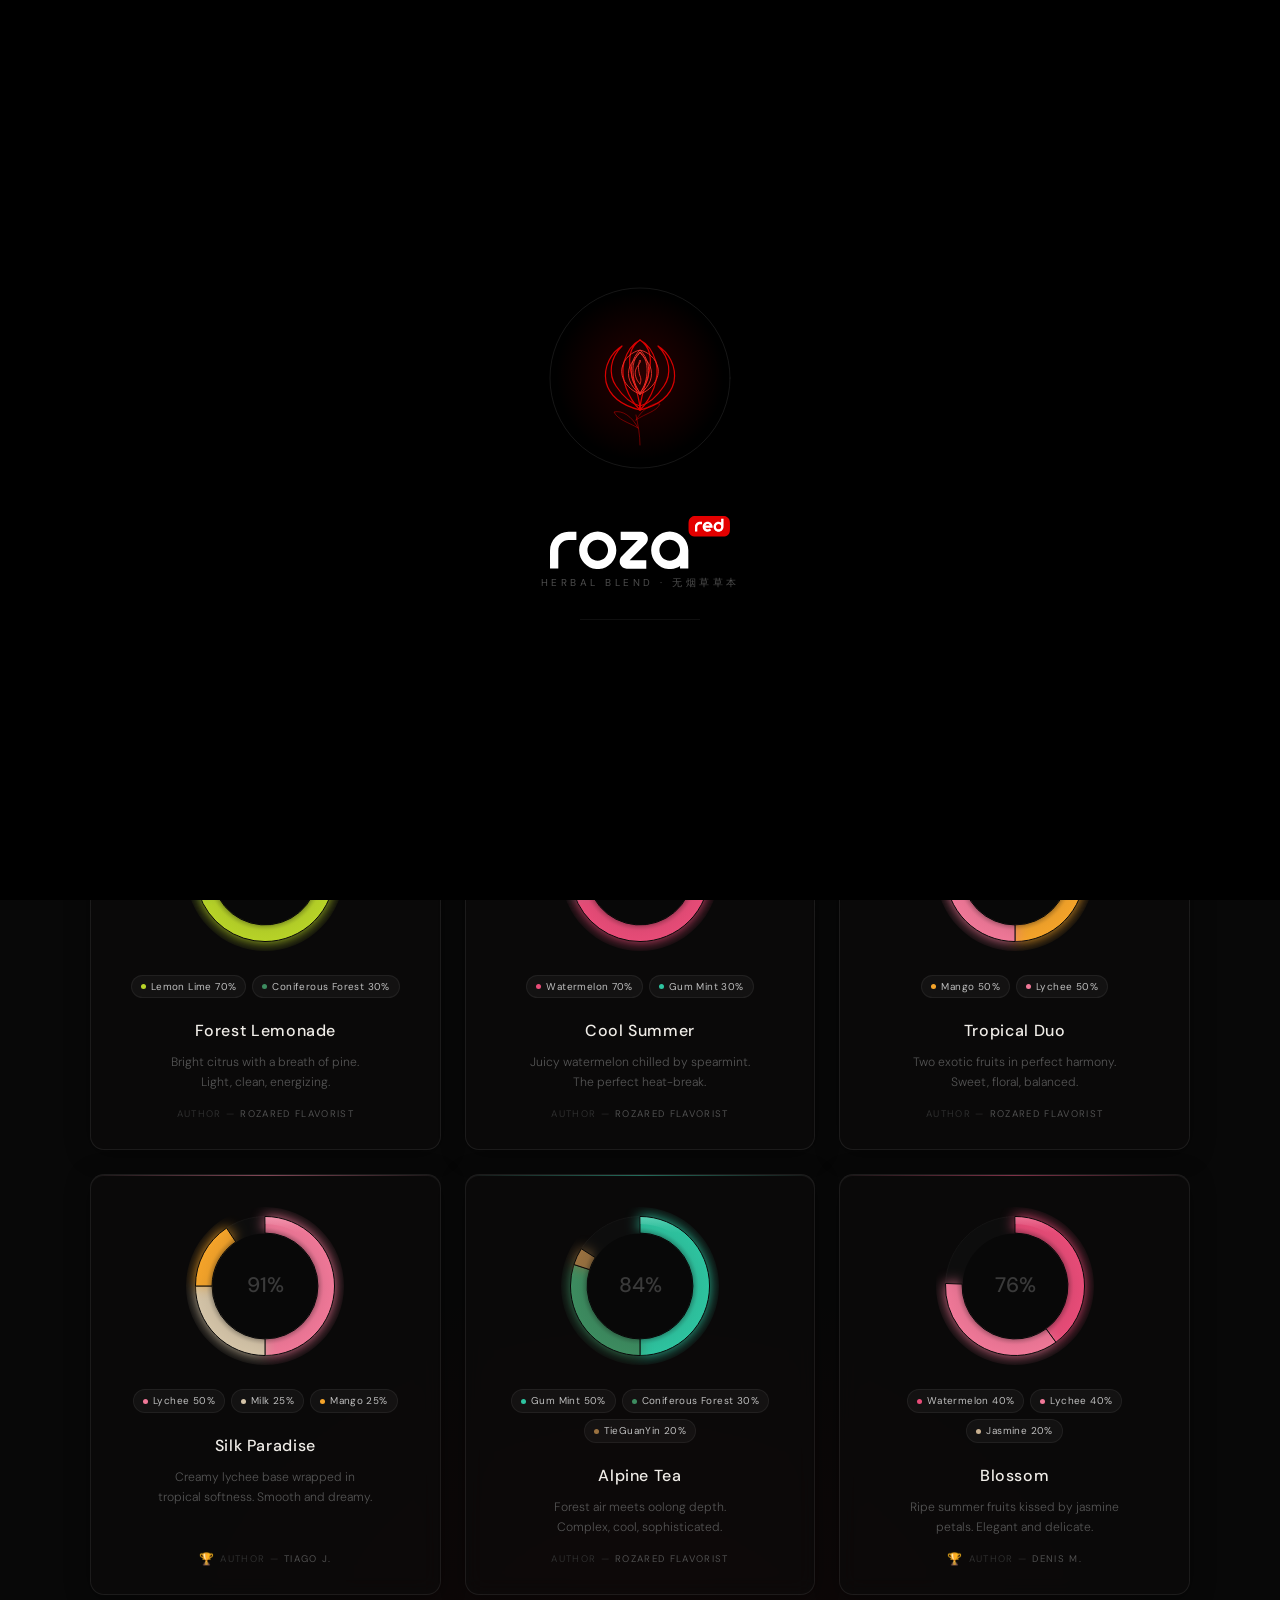
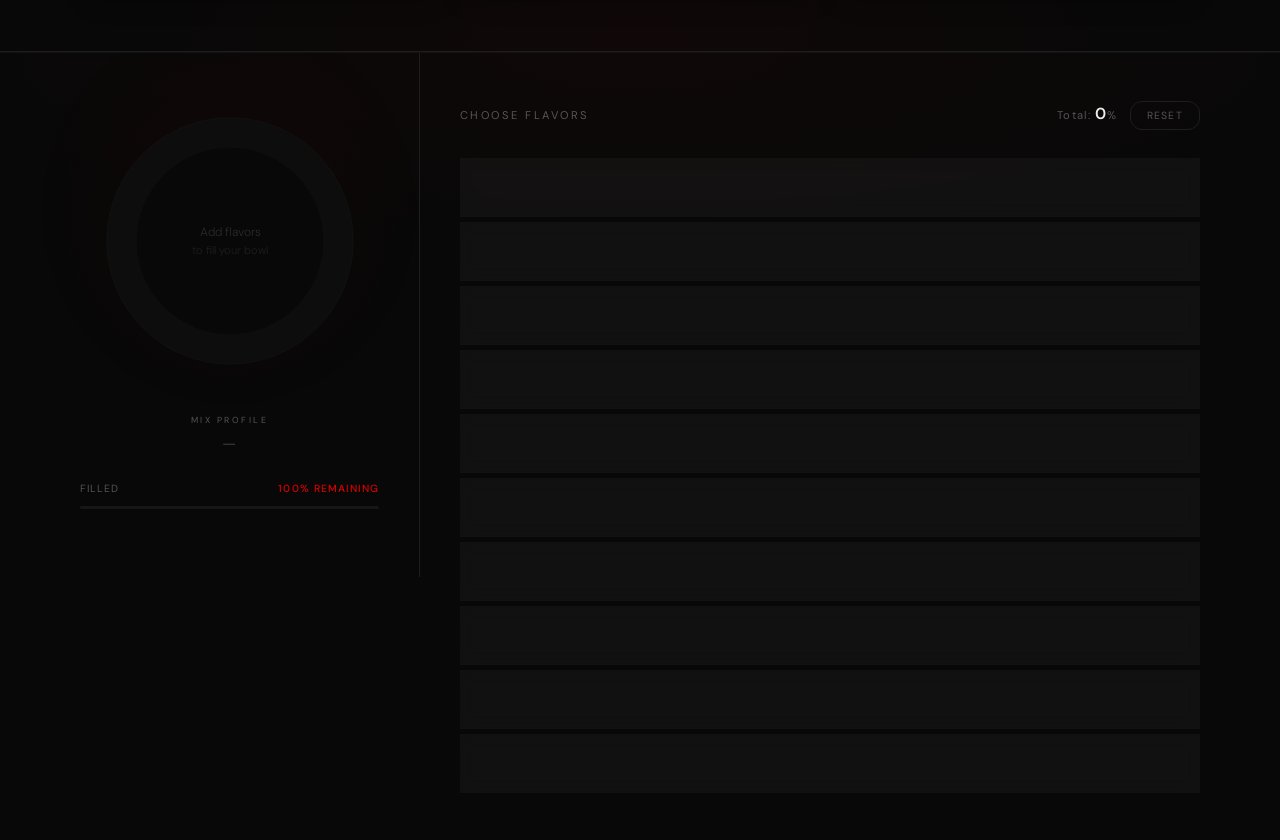
==== commit 23e012ba: "Add Reviews section with 4 vertical video reviews - New #reviews section between catalog and contact" ====
--- a/mix.html
+++ b/mix.html
@@ -690,6 +690,7 @@
       <a href="index.html#home"    data-en="Home"    data-zh="首页">Home</a>
       <a href="index.html#about"   data-en="About"   data-zh="关于我们">About</a>
       <a href="index.html#catalog" data-en="Catalog" data-zh="产品目录">Catalog</a>
+      <a href="index.html#reviews" data-en="Reviews" data-zh="评测">Reviews</a>
       <a href="index.html#contact" data-en="Contact" data-zh="联系我们">Contact</a>
       <a href="index.html#media"   data-en="Media"   data-zh="媒体">Media</a>
     </nav>
@@ -715,6 +716,7 @@
   <a href="index.html#home"    data-en="Home"    data-zh="首页">Home</a>
   <a href="index.html#about"   data-en="About"   data-zh="关于我们">About</a>
   <a href="index.html#catalog" data-en="Catalog" data-zh="产品目录">Catalog</a>
+  <a href="index.html#reviews" data-en="Reviews" data-zh="评测">Reviews</a>
   <a href="index.html#contact" data-en="Contact" data-zh="联系我们">Contact</a>
   <a href="index.html#media"   data-en="Media"   data-zh="媒体">Media</a>
   <a href="mix.html" data-en="Mixology" data-zh="调香" style="color:var(--accent)">Mixology</a>
--- a/style.css
+++ b/style.css
@@ -1007,6 +1007,88 @@
   cursor: pointer;
 }
 
+/* ─── REVIEWS ─── */
+.reviews {
+  background: var(--bg2);
+  position: relative;
+}
+.reviews::before {
+  content: '';
+  position: absolute; top: 0; left: 0; right: 0; height: 1px;
+  background: linear-gradient(90deg, transparent, var(--border), transparent);
+}
+.reviews-intro {
+  font-size: 0.88rem; color: #484848;
+  margin-bottom: 40px; margin-top: -8px;
+  font-weight: 300; letter-spacing: 0.02em;
+}
+
+.reviews-grid {
+  display: grid;
+  grid-template-columns: repeat(4, 1fr);
+  gap: 14px;
+}
+
+.review-card {
+  position: relative;
+  aspect-ratio: 9 / 16;
+  border-radius: var(--radius);
+  overflow: hidden;
+  background: #0d0d0d;
+  box-shadow: 0 4px 24px rgba(0,0,0,0.35), inset 0 1px 0 var(--glass-inset);
+}
+
+.review-card video {
+  display: block;
+  width: 100%; height: 100%;
+  object-fit: cover;
+  outline: 1px solid rgba(255,255,255,0.1);
+  outline-offset: -1px;
+}
+
+/* Play-оверлей: фирменный красный, гаснет при воспроизведении, клики проходят сквозь */
+.review-play {
+  position: absolute; top: 50%; left: 50%;
+  transform: translate(-50%, -50%);
+  width: 60px; height: 60px;
+  border-radius: 50%;
+  background: rgba(217,0,0,0.14);
+  backdrop-filter: var(--glass-blur-sm);
+  -webkit-backdrop-filter: var(--glass-blur-sm);
+  border: 1px solid rgba(217,0,0,0.45);
+  box-shadow: 0 2px 20px rgba(217,0,0,0.25), inset 0 1px 0 rgba(255,255,255,0.08);
+  display: flex; align-items: center; justify-content: center;
+  color: var(--accent-h);
+  pointer-events: none;
+  transition: opacity 0.3s ease, transform 0.3s ease, background 0.3s ease, color 0.3s ease;
+}
+.review-play svg { margin-left: 3px; } /* оптический центр треугольника */
+.review-card:not(.playing):hover .review-play {
+  background: var(--accent);
+  color: var(--white);
+  box-shadow: 0 4px 28px rgba(217,0,0,0.45), inset 0 1px 0 rgba(255,255,255,0.12);
+}
+.review-card.playing .review-play {
+  opacity: 0;
+  transform: translate(-50%, -50%) scale(0.8);
+}
+
+.review-duration {
+  position: absolute; top: 12px; right: 12px;
+  font-size: 0.62rem; letter-spacing: 0.08em;
+  color: var(--white);
+  font-variant-numeric: tabular-nums;
+  background: rgba(8,6,6,0.6);
+  backdrop-filter: blur(8px);
+  -webkit-backdrop-filter: blur(8px);
+  border: 1px solid rgba(255,255,255,0.1);
+  padding: 4px 10px;
+  border-radius: 20px;
+  pointer-events: none;
+  transition: opacity 0.3s ease;
+}
+.review-card.playing .review-duration { opacity: 0; }
+
 /* ─── CONTACT ─── */
 .contact {
   background: var(--bg);
@@ -1254,6 +1336,7 @@
   /* Catalog grid — 2 колонки */
   .catalog-grid { grid-template-columns: repeat(2, 1fr); }
   .mixes-grid   { grid-template-columns: repeat(2, 1fr); }
+  .reviews-grid { grid-template-columns: repeat(2, 1fr); }
   /* Отменяем центрирование последней — не нужно при чётном числе */
   .product-card--last { grid-column: auto; }
 
@@ -1297,6 +1380,9 @@
   /* Catalog — 1 колонка */
   .catalog-grid { grid-template-columns: 1fr; }
   .mixes-grid   { grid-template-columns: 1fr; }
+  /* Reviews — 2 узкие колонки, вертикальным видео так лучше */
+  .reviews-grid { grid-template-columns: repeat(2, 1fr); gap: 10px; }
+  .review-play { width: 48px; height: 48px; }
   .product-card--last { grid-column: auto; }
 
   /* Format switcher — text-tab style, reduce side padding */
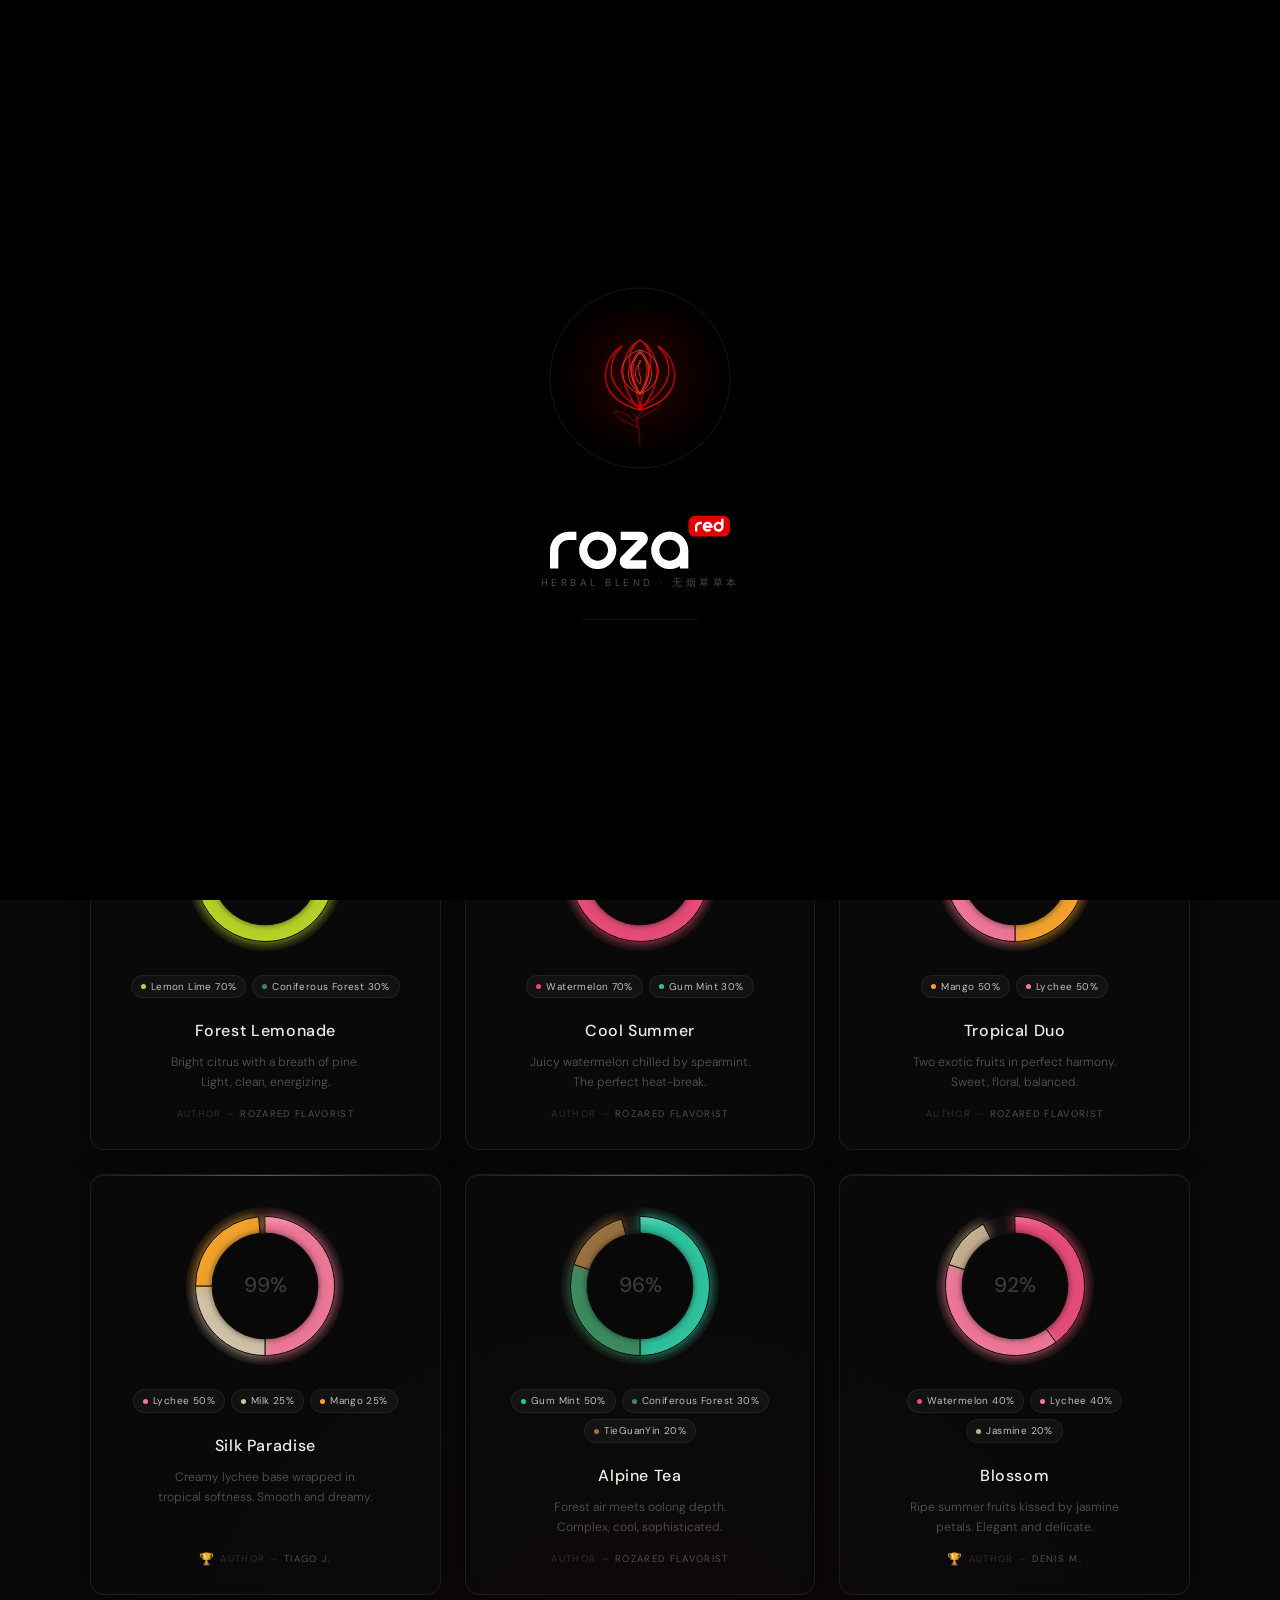
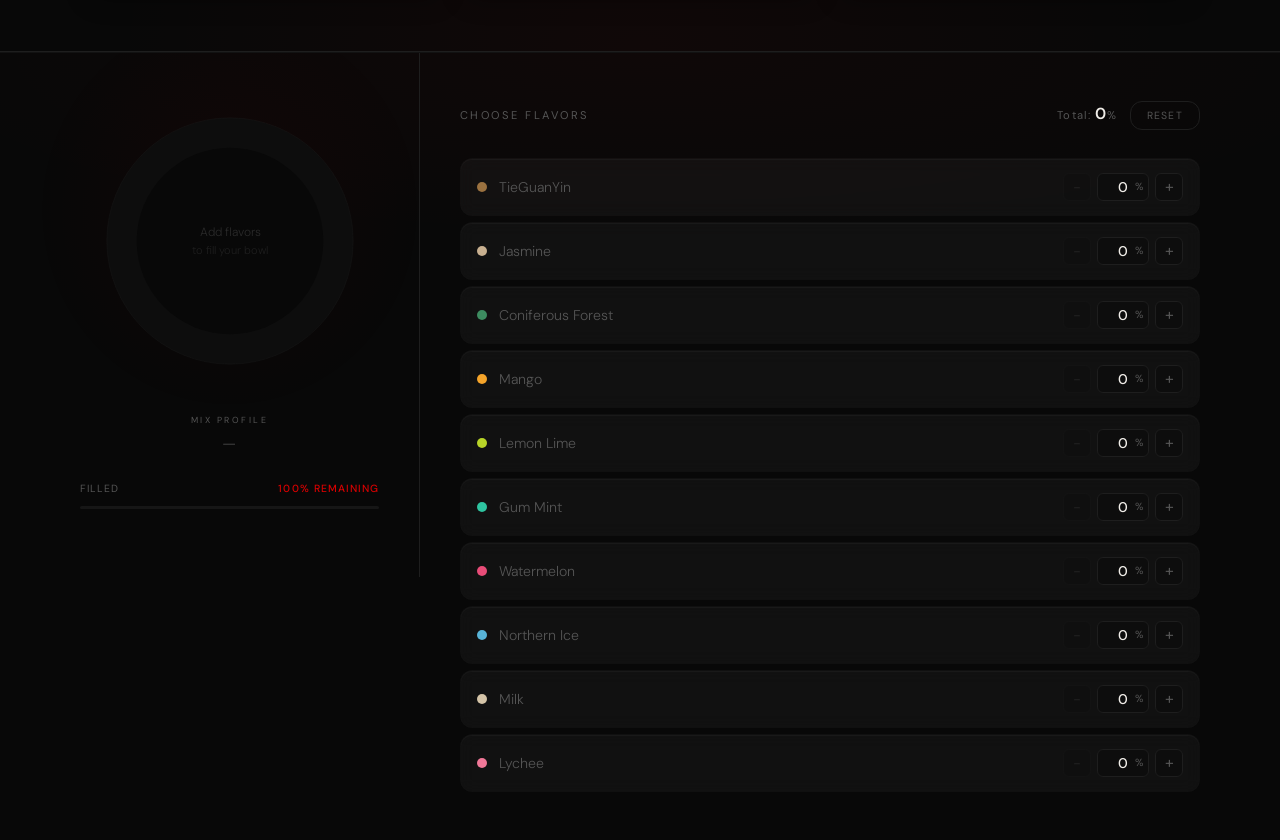
==== commit 58911062: "Switch site email and form endpoints to pd@rozared.com Co-Authored-By: Claude Fable 5 <noreply@anthr" ====
--- a/mix.html
+++ b/mix.html
@@ -826,7 +826,7 @@
     <div class="mix-summary" id="mixSummary"></div>
 
     <form class="submit-form" id="mixForm"
-          action="https://formsubmit.co/ajax/dmashkovjob@gmail.com" method="POST">
+          action="https://formsubmit.co/ajax/pd@rozared.com" method="POST">
 
       <input type="hidden" name="_subject" value="New RozaRed Mix Submission" />
       <input type="hidden" name="_template" value="table" />
@@ -1296,7 +1296,7 @@
   btn.textContent = currentLang === 'zh' ? '发送中…' : 'Sending…';
   btn.disabled = true; btn.style.opacity = '.6';
 
-  fetch('https://formsubmit.co/ajax/dmashkovjob@gmail.com', {
+  fetch('https://formsubmit.co/ajax/pd@rozared.com', {
     method:'POST',
     headers:{ 'Accept':'application/json' },
     body: new FormData(mixForm)
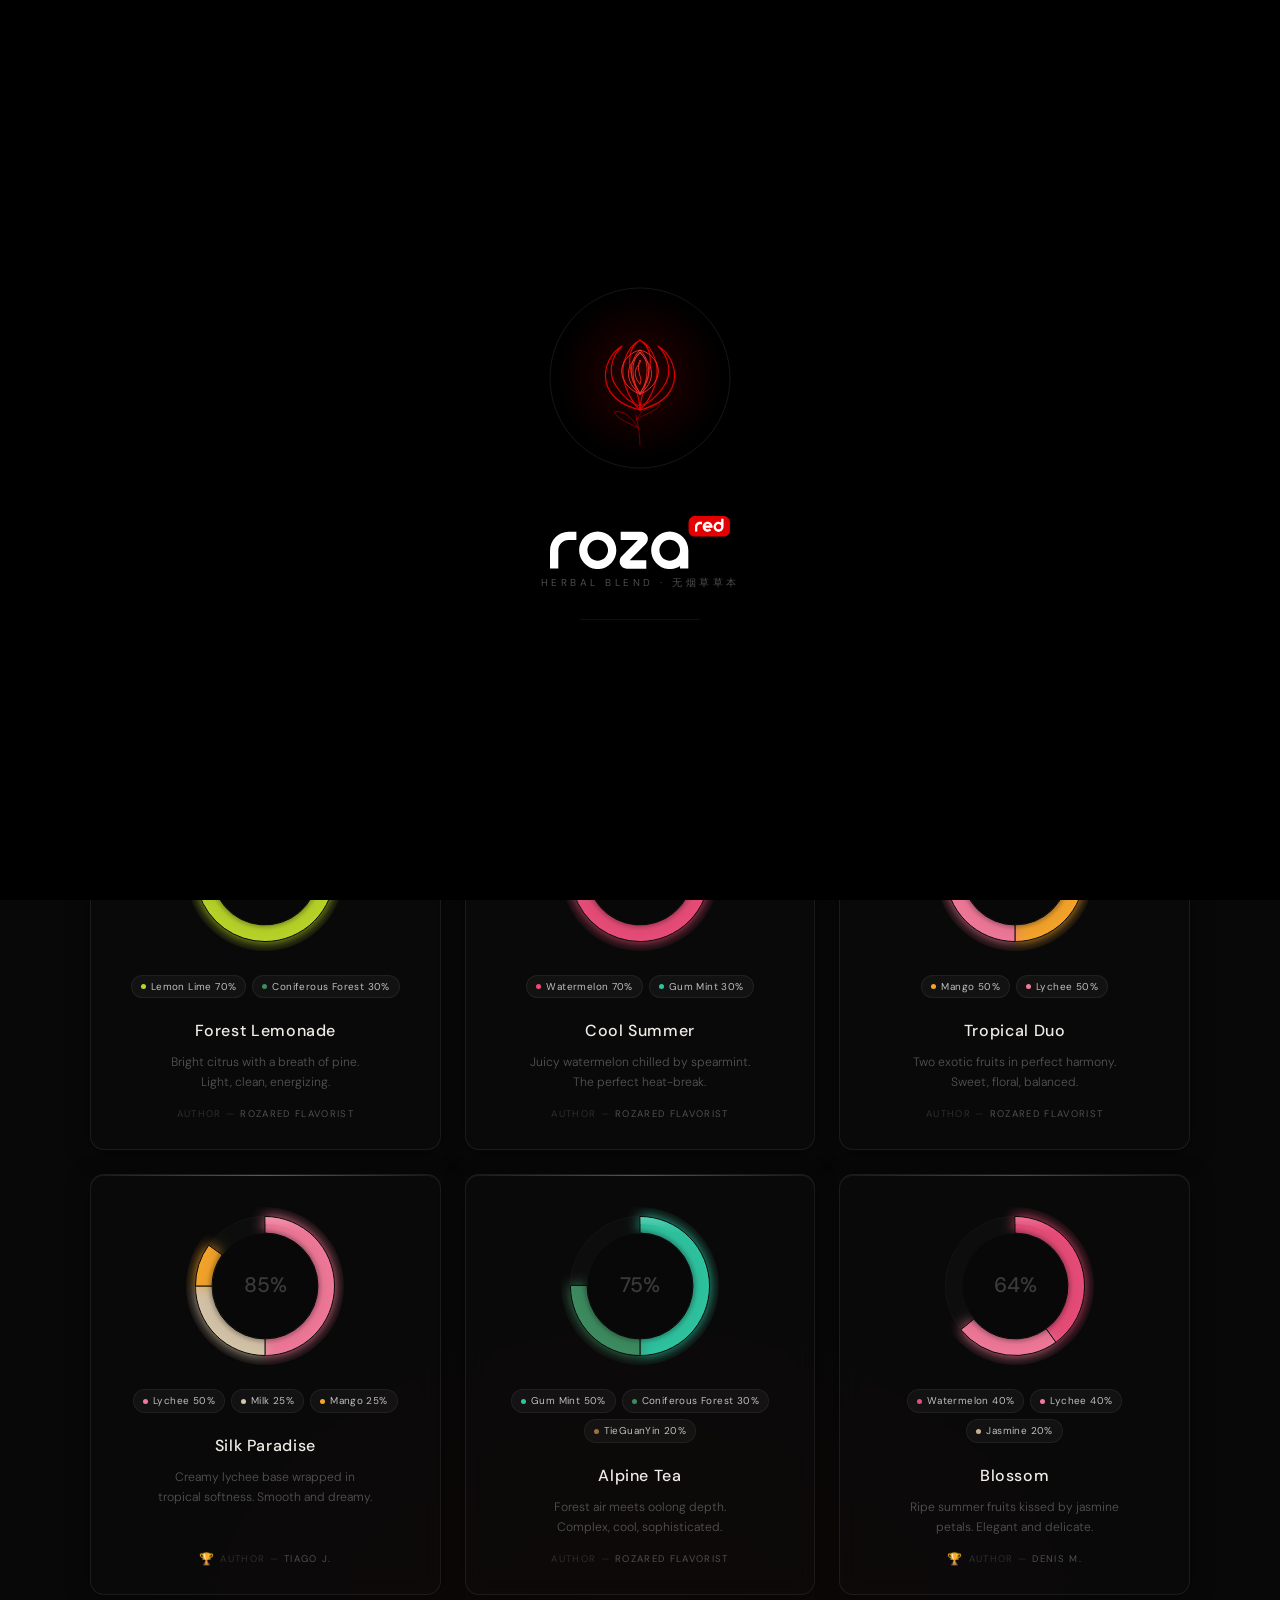
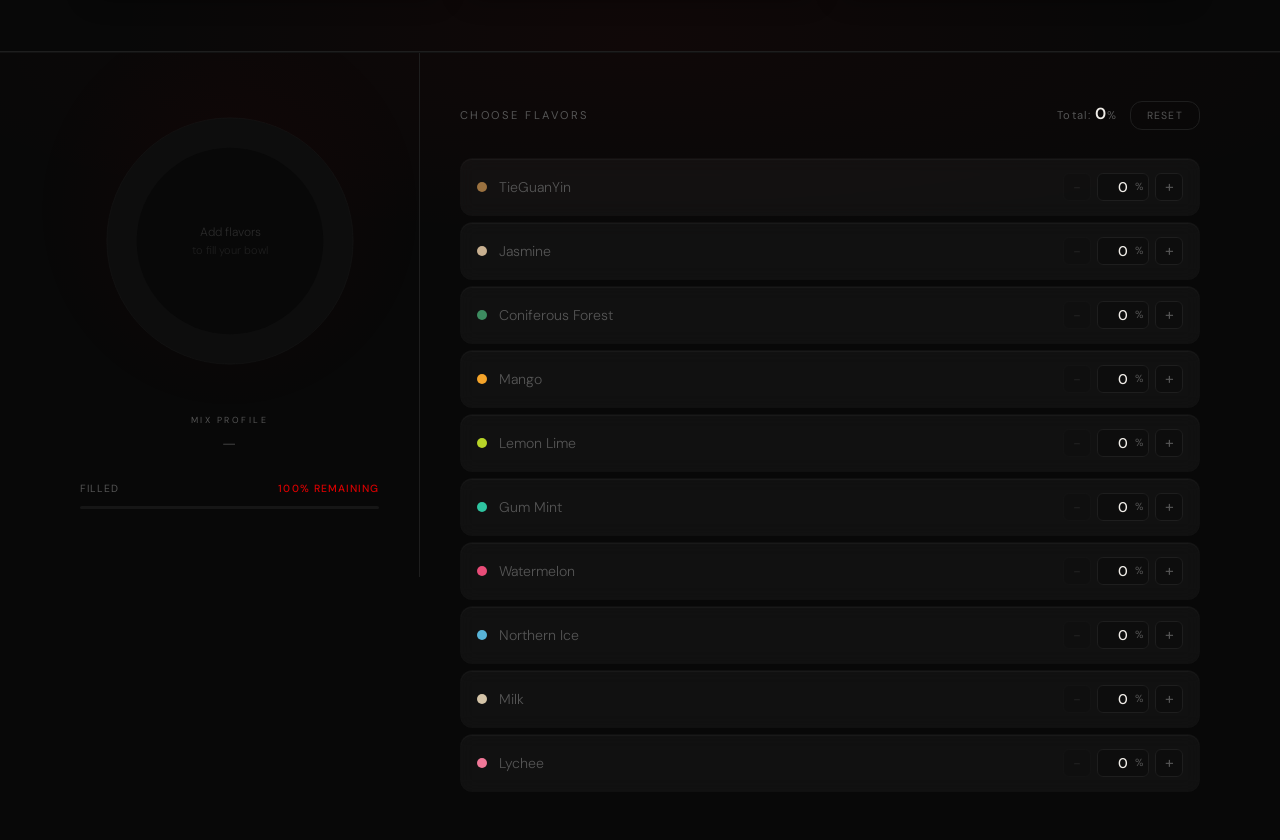
==== commit ec779f73: "Replace formsubmit.co with own PHP mail handler - send.php: sends form submissions to pd@rozared.com" ====
--- a/mix.html
+++ b/mix.html
@@ -826,12 +826,12 @@
     <div class="mix-summary" id="mixSummary"></div>
 
     <form class="submit-form" id="mixForm"
-          action="https://formsubmit.co/ajax/pd@rozared.com" method="POST">
+          action="/send.php" method="POST">
 
       <input type="hidden" name="_subject" value="New RozaRed Mix Submission" />
-      <input type="hidden" name="_template" value="table" />
-      <input type="hidden" name="_captcha" value="false" />
       <input type="hidden" name="mix_recipe" id="hiddenRecipe" />
+      <!-- Honeypot для ботов -->
+      <input type="text" name="_gotcha" tabindex="-1" autocomplete="off" style="position:absolute;left:-9999px" aria-hidden="true" />
 
       <div class="sf-group">
         <input type="text" name="mix_name" id="mixName" required placeholder=" " />
@@ -1296,7 +1296,7 @@
   btn.textContent = currentLang === 'zh' ? '发送中…' : 'Sending…';
   btn.disabled = true; btn.style.opacity = '.6';
 
-  fetch('https://formsubmit.co/ajax/pd@rozared.com', {
+  fetch('/send.php', {
     method:'POST',
     headers:{ 'Accept':'application/json' },
     body: new FormData(mixForm)
